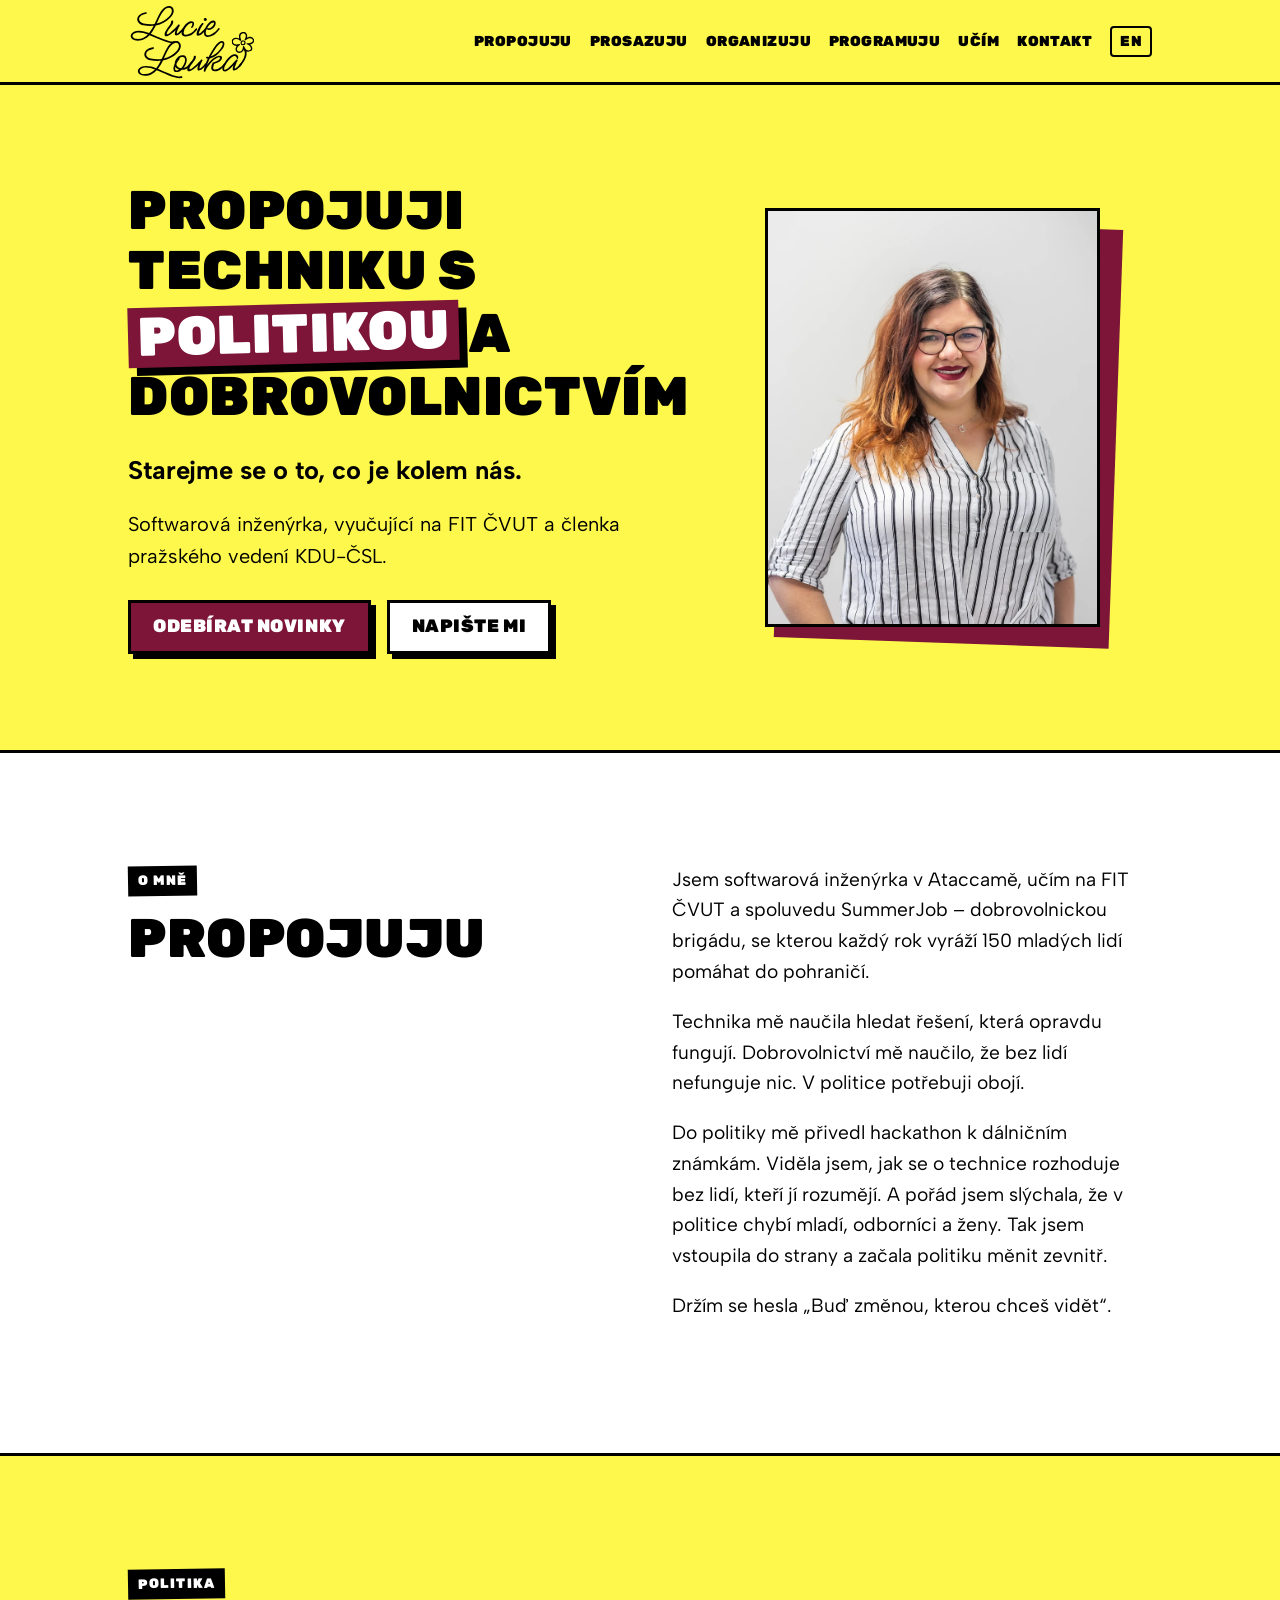
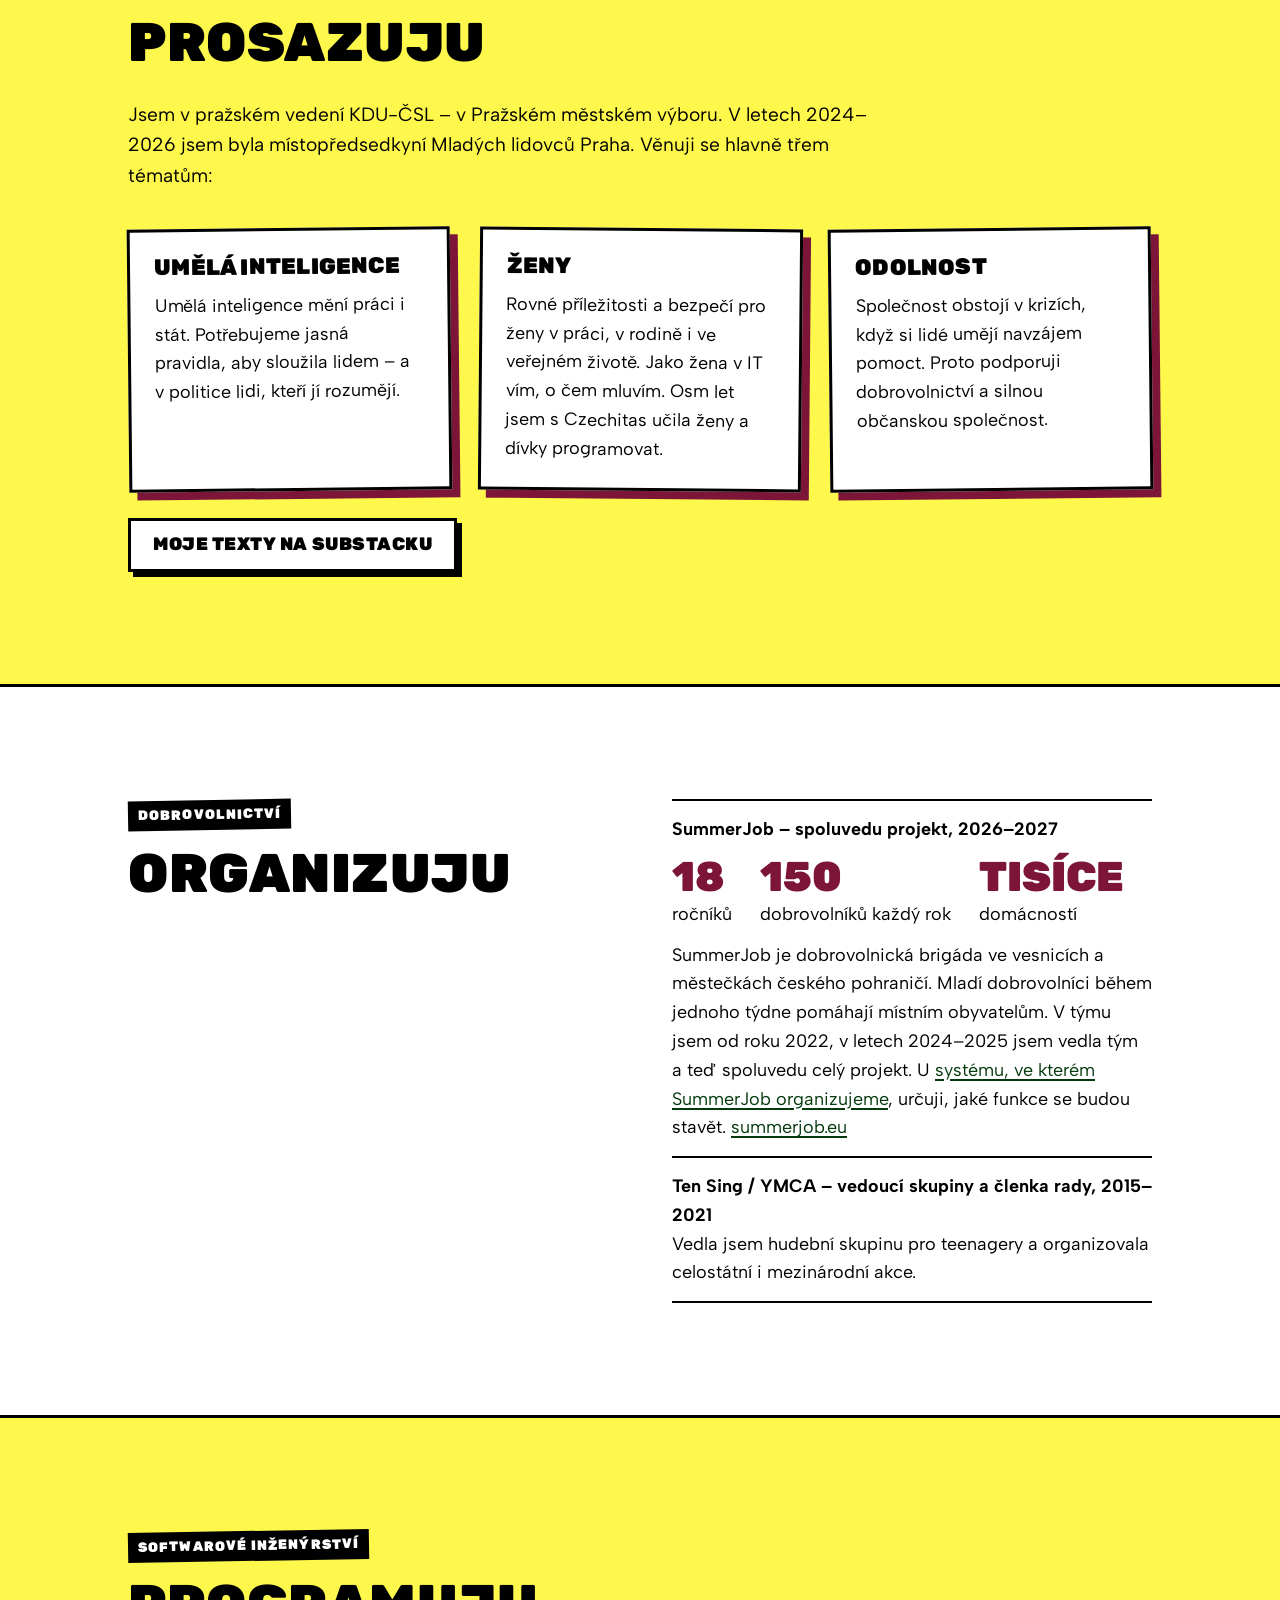
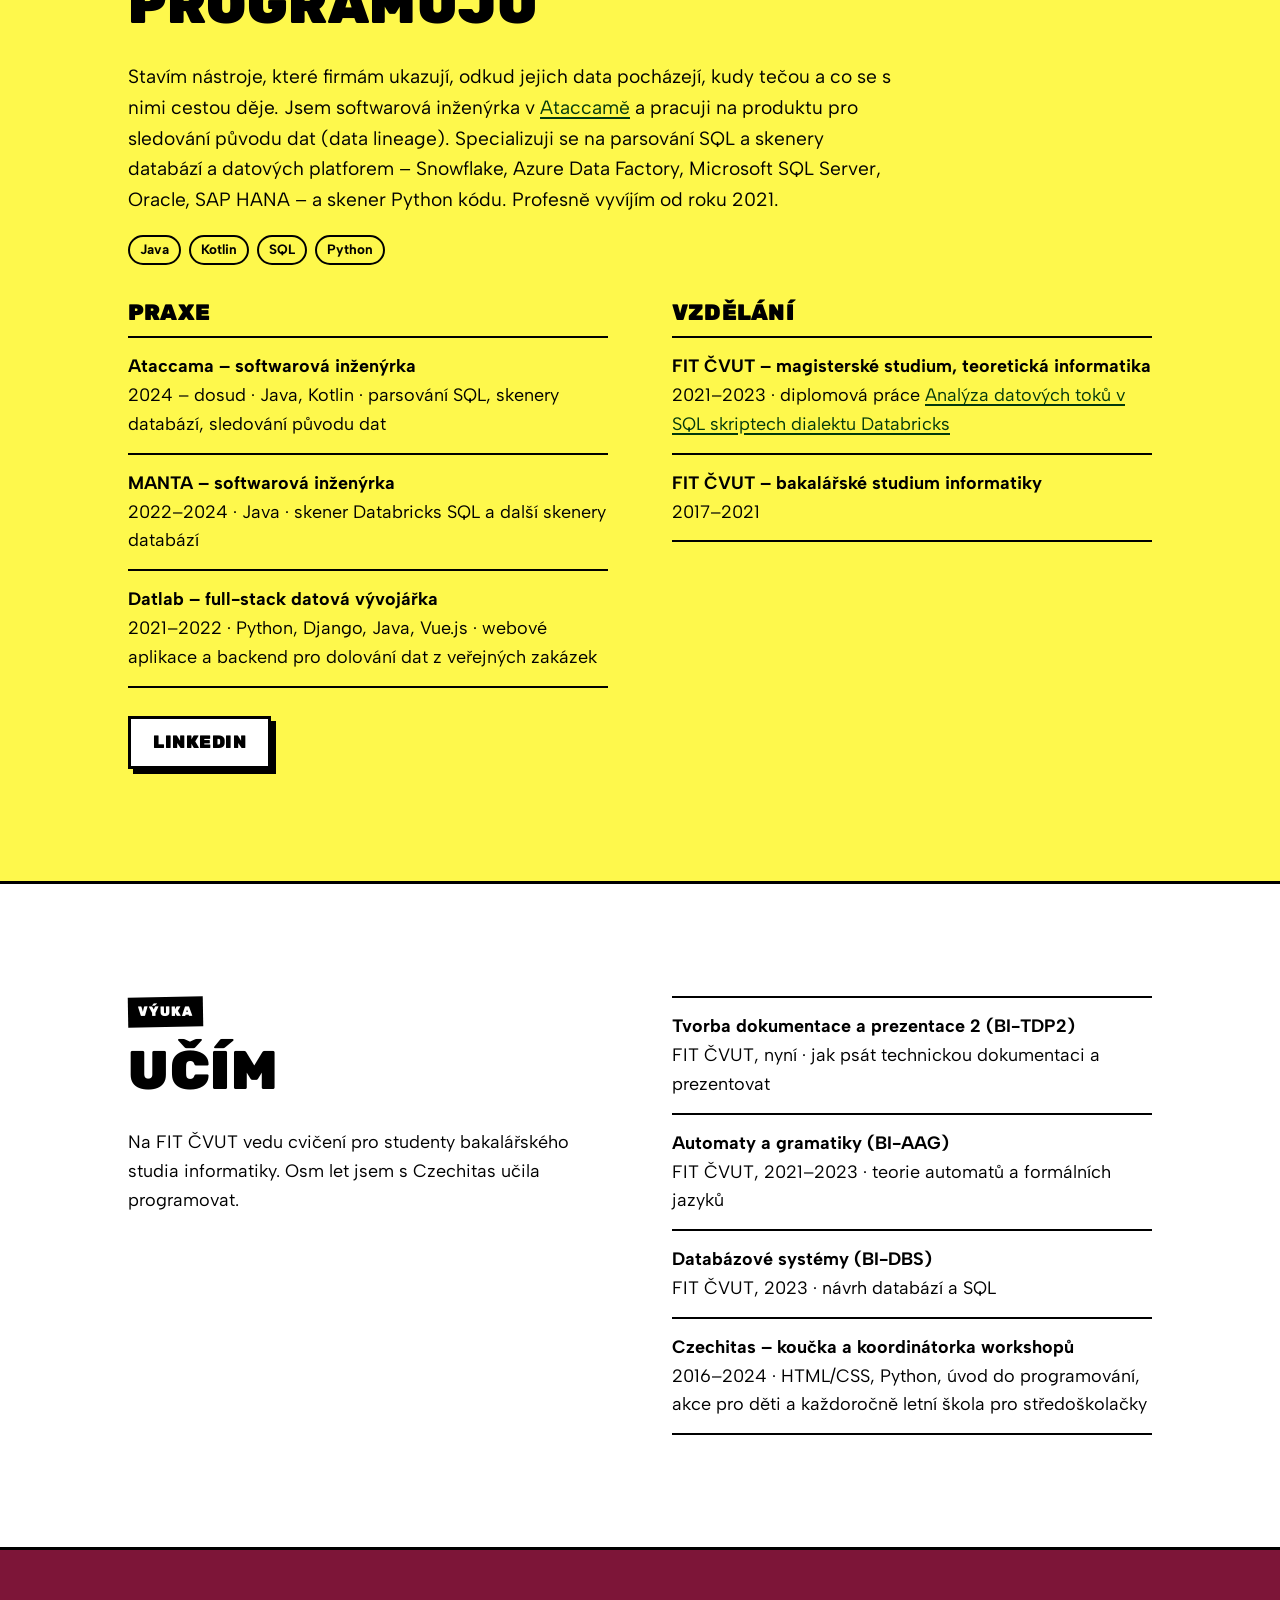
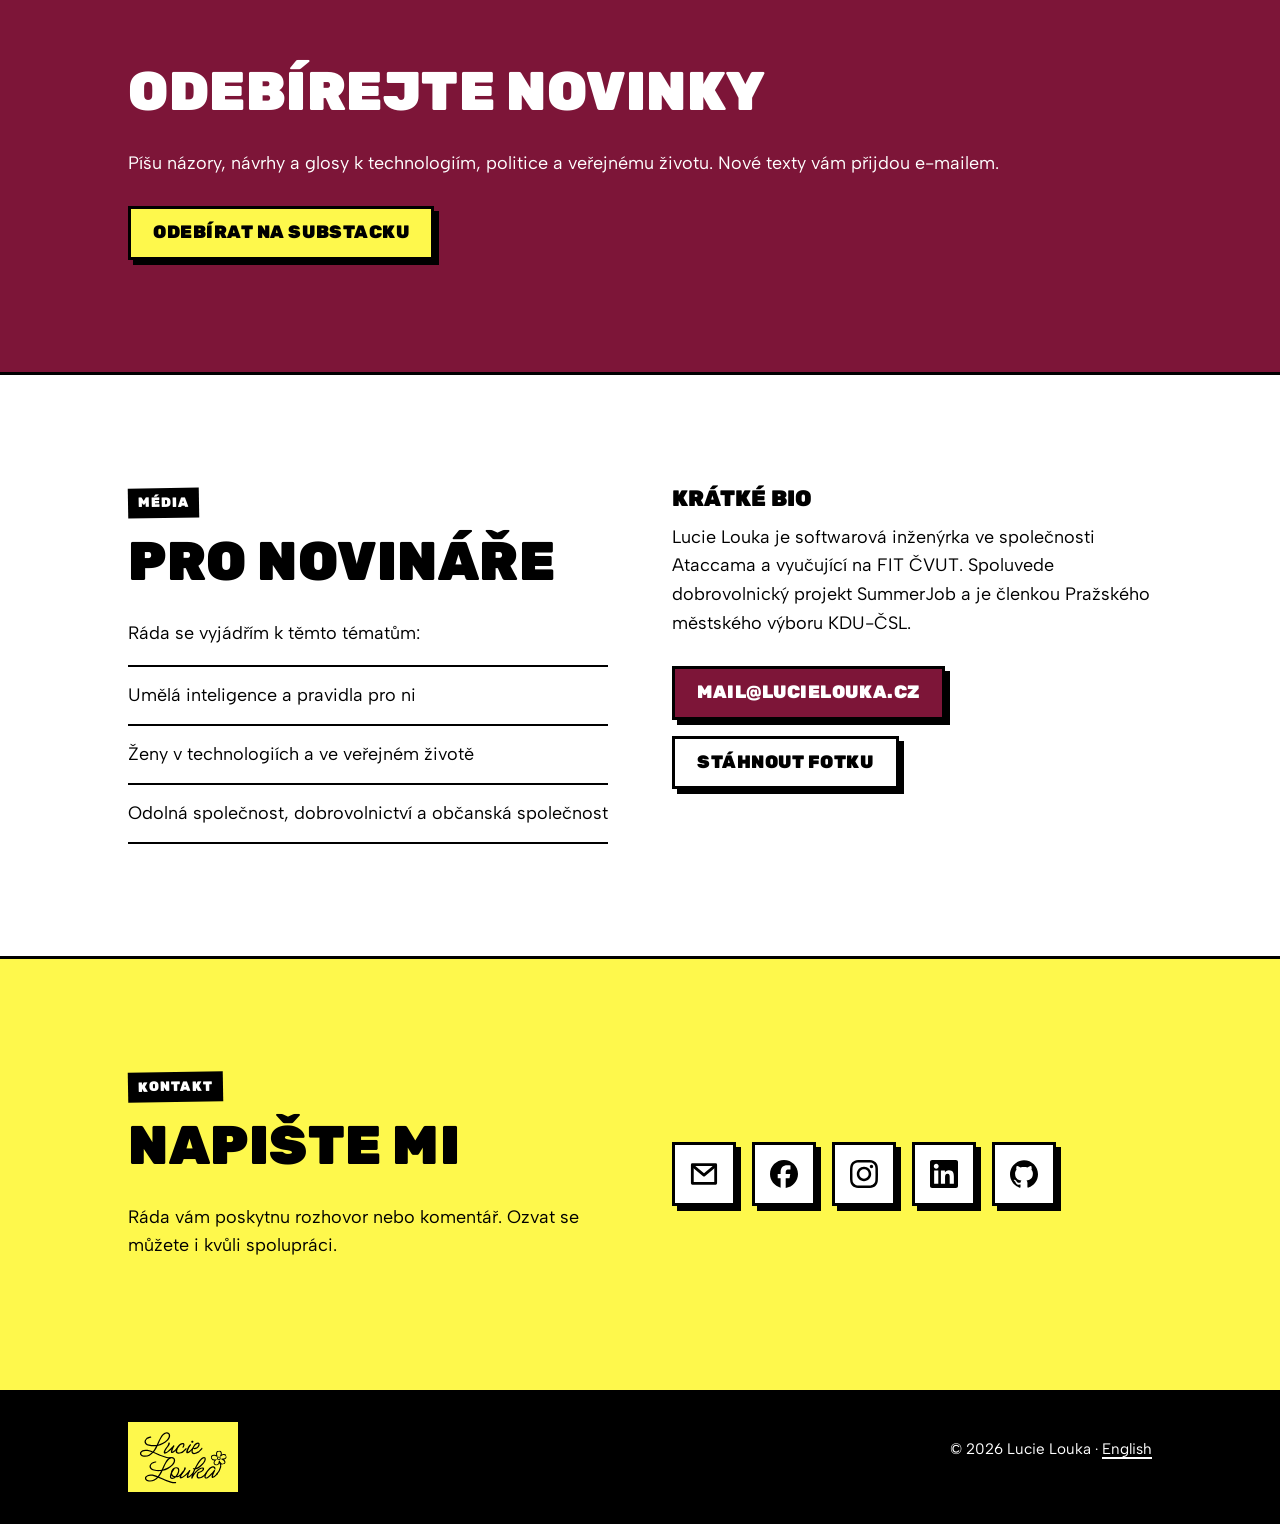
==== index.html @ 4d88cced "Rewrite hero lead and politics section copy Co-Authored-By: Claude Opus 5.5 <noreply@anthropic.com> " ====
<!doctype html>
<html lang="cs">
<head>
  <meta charset="utf-8">
  <meta name="viewport" content="width=device-width, initial-scale=1">
  <title>Lucie Louka</title>
  <meta name="description" content="Lucie Louka – propojuji techniku s politikou a dobrovolnictvím. Softwarová inženýrka, cvičící na FIT ČVUT, spoluvede projekt SummerJob a je členkou pražského vedení KDU-ČSL.">
  <link rel="canonical" href="https://lucielouka.cz/">
  <meta property="og:url" content="https://lucielouka.cz/">
  <meta property="og:title" content="Lucie Louka">
  <meta property="og:description" content="Starejme se o to, co je kolem nás.">
  <meta property="og:type" content="website">
  <meta name="theme-color" content="#fef84c">
  <link rel="icon" href="assets/favicon.svg" type="image/svg+xml">
  <link rel="alternate" hreflang="cs" href="https://lucielouka.cz/">
  <link rel="alternate" hreflang="en" href="https://lucielouka.cz/en/">
  <link rel="preconnect" href="https://fonts.googleapis.com">
  <link rel="preconnect" href="https://fonts.gstatic.com" crossorigin>
  <link href="https://fonts.googleapis.com/css2?family=Albert+Sans:wght@400;700&family=Rubik:wght@900&display=swap" rel="stylesheet">
  <link rel="stylesheet" href="css/style.css">
</head>
<body>
  <a class="skip" href="#obsah">Přeskočit na obsah</a>

  <header class="site-header">
    <div class="wrap">
      <a class="brand" href="#" aria-label="Lucie Louka – úvod"><img src="assets/logo.svg" alt="Lucie Louka"></a>
      <nav class="nav" aria-label="Hlavní navigace">
        <a href="#propojuju">Propojuju</a>
        <a href="#prosazuju">Prosazuju</a>
        <a href="#organizuju">Organizuju</a>
        <a href="#programuju">Programuju</a>
        <a href="#ucim">Učím</a>
        <a href="#kontakt">Kontakt</a>
        <a class="lang" href="en/" hreflang="en" lang="en">EN</a>
      </nav>
    </div>
  </header>

  <main id="obsah">
    <!-- HERO -->
    <section class="hero" aria-labelledby="hero-title">
      <div class="wrap">
        <div>
          <h1 id="hero-title">Propojuji techniku s <span class="mark">politikou</span> a dobrovolnictvím</h1>
          <p class="sub">Starejme se o to, co je kolem nás.</p>
          <p class="lead">Softwarová inženýrka, vyučující na FIT ČVUT a členka pražského vedení KDU-ČSL.</p>
          <div class="actions">
            <a class="btn" href="#novinky">Odebírat novinky</a>
            <a class="btn alt" href="#kontakt">Napište mi</a>
          </div>
        </div>
        <div class="portrait">
          <img src="assets/lucie.webp" alt="Lucie Louka" width="800" height="1200">
        </div>
      </div>
    </section>

    <!-- PROPOJUJU -->
    <section id="propojuju" class="on-white" aria-labelledby="propojuju-title">
      <div class="wrap two-col">
        <div>
          <span class="kicker">O mně</span>
          <h2 id="propojuju-title">Propojuju</h2>
        </div>
        <div class="intro">
          <p>Jsem softwarová inženýrka v Ataccamě, učím na FIT ČVUT a spoluvedu SummerJob – dobrovolnickou brigádu, se kterou každý rok vyráží 150 mladých lidí pomáhat do pohraničí.</p>
          <p>Technika mě naučila hledat řešení, která opravdu fungují. Dobrovolnictví mě naučilo, že bez lidí nefunguje nic. V politice potřebuji obojí.</p>
          <p>Do politiky mě přivedl hackathon k dálničním známkám. Viděla jsem, jak se o technice rozhoduje bez lidí, kteří jí rozumějí. A pořád jsem slýchala, že v politice chybí mladí, odborníci a ženy. Tak jsem vstoupila do strany a začala politiku měnit zevnitř.</p>
          <p>Držím se hesla „Buď změnou, kterou chceš vidět“.</p>
        </div>
      </div>
    </section>

    <!-- PROSAZUJU -->
    <section id="prosazuju" class="on-yellow" aria-labelledby="prosazuju-title">
      <div class="wrap">
        <span class="kicker">Politika</span>
        <h2 id="prosazuju-title">Prosazuju</h2>
        <p class="intro">Jsem v pražském vedení KDU-ČSL – v Pražském městském výboru. V letech 2024–2026 jsem byla místopředsedkyní Mladých lidovců Praha. Věnuji se hlavně třem tématům:</p>

        <div class="cards">
          <article class="card">
            <h3>Umělá inteligence</h3>
            <p>Umělá inteligence mění práci i stát. Potřebujeme jasná pravidla, aby sloužila lidem – a v politice lidi, kteří jí rozumějí.</p>
          </article>
          <article class="card">
            <h3>Ženy</h3>
            <p>Rovné příležitosti a bezpečí pro ženy v práci, v rodině i ve veřejném životě. Jako žena v IT vím, o čem mluvím. Osm let jsem s Czechitas učila ženy a dívky programovat.</p>
          </article>
          <article class="card">
            <h3>Odolnost</h3>
            <p>Společnost obstojí v krizích, když si lidé umějí navzájem pomoct. Proto podporuji dobrovolnictví a silnou občanskou společnost.</p>
          </article>
        </div>

        <div class="actions">
          <a class="btn alt" href="https://substack.com/@lucielouka">Moje texty na Substacku</a>
        </div>
      </div>
    </section>

    <!-- ORGANIZUJU -->
    <section id="organizuju" class="on-white" aria-labelledby="organizuju-title">
      <div class="wrap two-col">
        <div>
          <span class="kicker">Dobrovolnictví</span>
          <h2 id="organizuju-title">Organizuju</h2>
        </div>
        <ul class="list-plain">
          <li>
            <strong>SummerJob – spoluvedu projekt, 2026–2027</strong>
            <span class="stats">
              <span><b>18</b> ročníků</span>
              <span><b>150</b> dobrovolníků každý rok</span>
              <span><b>tisíce</b> domácností</span>
            </span>
            SummerJob je dobrovolnická brigáda ve vesnicích a městečkách českého pohraničí. Mladí dobrovolníci během jednoho týdne pomáhají místním obyvatelům. V týmu jsem od roku 2022, v letech 2024–2025 jsem vedla tým a teď spoluvedu celý projekt. U <a href="https://github.com/ladal1/summerjob">systému, ve kterém SummerJob organizujeme</a>, určuji, jaké funkce se budou stavět.
            <a href="https://summerjob.eu">summerjob.eu</a>
          </li>
          <li>
            <strong>Ten Sing / YMCA – vedoucí skupiny a členka rady, 2015–2021</strong>
            Vedla jsem hudební skupinu pro teenagery a organizovala celostátní i mezinárodní akce.
          </li>
        </ul>
      </div>
    </section>

    <!-- PROGRAMUJU -->
    <section id="programuju" class="on-yellow" aria-labelledby="programuju-title">
      <div class="wrap">
        <span class="kicker">Softwarové inženýrství</span>
        <h2 id="programuju-title">Programuju</h2>
        <p class="intro">Stavím nástroje, které firmám ukazují, odkud jejich data pocházejí, kudy tečou a co se s nimi cestou děje. Jsem softwarová inženýrka v <a href="https://www.ataccama.com">Ataccamě</a> a pracuji na produktu pro sledování původu dat (data lineage). Specializuji se na parsování SQL a skenery databází a datových platforem – Snowflake, Azure Data Factory, Microsoft SQL Server, Oracle, SAP HANA – a skener Python kódu. Profesně vyvíjím od roku 2021.</p>

        <ul class="tags" aria-label="Technologie">
          <li>Java</li><li>Kotlin</li><li>SQL</li><li>Python</li>
        </ul>

        <div class="two-col" style="margin-top: 36px">
          <div>
            <h3>Praxe</h3>
            <ul class="list-plain">
              <li><strong>Ataccama – softwarová inženýrka</strong> 2024 – dosud · Java, Kotlin · parsování SQL, skenery databází, sledování původu dat</li>
              <li><strong>MANTA – softwarová inženýrka</strong> 2022–2024 · Java · skener Databricks SQL a další skenery databází</li>
              <li><strong>Datlab – full-stack datová vývojářka</strong> 2021–2022 · Python, Django, Java, Vue.js · webové aplikace a backend pro dolování dat z veřejných zakázek</li>
            </ul>
          </div>
          <div>
            <h3>Vzdělání</h3>
            <ul class="list-plain">
              <li><strong>FIT ČVUT – magisterské studium, teoretická informatika</strong> 2021–2023 · diplomová práce <a href="https://dspace.cvut.cz/entities/publication/f980c338-d063-4424-8b70-73156ff9e29b">Analýza datových toků v SQL skriptech dialektu Databricks</a></li>
              <li><strong>FIT ČVUT – bakalářské studium informatiky</strong> 2017–2021</li>
            </ul>
          </div>
        </div>

        <div class="actions">
          <a class="btn alt" href="https://www.linkedin.com/in/lucieaprochazkova/">LinkedIn</a>
        </div>
      </div>
    </section>

    <!-- UČÍM -->
    <section id="ucim" class="on-white" aria-labelledby="ucim-title">
      <div class="wrap two-col">
        <div>
          <span class="kicker">Výuka</span>
          <h2 id="ucim-title">Učím</h2>
          <p>Na FIT ČVUT vedu cvičení pro studenty bakalářského studia informatiky. Osm let jsem s Czechitas učila programovat.</p>
        </div>
        <ul class="list-plain">
          <li><strong>Tvorba dokumentace a prezentace 2 (BI-TDP2)</strong> FIT ČVUT, nyní · jak psát technickou dokumentaci a prezentovat</li>
          <li><strong>Automaty a gramatiky (BI-AAG)</strong> FIT ČVUT, 2021–2023 · teorie automatů a formálních jazyků</li>
          <li><strong>Databázové systémy (BI-DBS)</strong> FIT ČVUT, 2023 · návrh databází a SQL</li>
          <li><strong>Czechitas – koučka a koordinátorka workshopů</strong> 2016–2024 · HTML/CSS, Python, úvod do programování, akce pro děti a každoročně letní škola pro středoškolačky</li>
        </ul>
      </div>
    </section>

    <!-- NOVINKY -->
    <section id="novinky" class="on-wine" aria-labelledby="novinky-title">
      <div class="wrap">
        <h2 id="novinky-title">Odebírejte novinky</h2>
        <p>Píšu názory, návrhy a glosy k technologiím, politice a veřejnému životu. Nové texty vám přijdou e-mailem.</p>
        <div class="actions">
          <a class="btn" href="https://substack.com/@lucielouka">Odebírat na Substacku</a>
        </div>
      </div>
    </section>

    <!-- MÉDIA -->
    <section id="media" class="on-white" aria-labelledby="media-title">
      <div class="wrap two-col">
        <div>
          <span class="kicker">Média</span>
          <h2 id="media-title">Pro novináře</h2>
          <p>Ráda se vyjádřím k těmto tématům:</p>
          <ul class="list-plain">
            <li>Umělá inteligence a pravidla pro ni</li>
            <li>Ženy v technologiích a ve veřejném životě</li>
            <li>Odolná společnost, dobrovolnictví a občanská společnost</li>
          </ul>
        </div>
        <div>
          <h3>Krátké bio</h3>
          <p>Lucie Louka je softwarová inženýrka ve společnosti Ataccama a vyučující na FIT ČVUT. Spoluvede dobrovolnický projekt SummerJob a je členkou Pražského městského výboru KDU-ČSL.</p>
          <div class="actions">
            <a class="btn" href="mailto:mail@lucielouka.cz">mail@lucielouka.cz</a>
            <a class="btn alt" href="assets/lucie.webp" download="lucie-louka.webp">Stáhnout fotku</a>
          </div>
        </div>
      </div>
    </section>

    <!-- KONTAKT -->
    <section id="kontakt" class="on-yellow" aria-labelledby="kontakt-title">
      <div class="wrap two-col">
        <div>
          <span class="kicker">Kontakt</span>
          <h2 id="kontakt-title">Napište mi</h2>
          <p>Ráda vám poskytnu rozhovor nebo komentář. Ozvat se můžete i kvůli spolupráci.</p>
        </div>
        <ul class="contact-links">
          <li><a href="mailto:mail@lucielouka.cz" aria-label="E-mail: mail@lucielouka.cz" title="mail@lucielouka.cz"><svg viewBox="0 0 24 24" aria-hidden="true" focusable="false"><path d="M2 4h20v16H2z" fill="none" stroke="currentColor" stroke-width="2.4" stroke-linejoin="round"/><path d="m2.5 5 9.5 8 9.5-8" fill="none" stroke="currentColor" stroke-width="2.4" stroke-linejoin="round"/></svg></a></li>
          <li><a href="https://www.facebook.com/profile.php?id=61590226725600" aria-label="Facebook" title="Facebook"><svg viewBox="0 0 24 24" aria-hidden="true" focusable="false"><path d="M9.101 23.691v-7.98H6.627v-3.667h2.474v-1.58c0-4.085 1.848-5.978 5.858-5.978.401 0 .955.042 1.468.103a8.68 8.68 0 0 1 1.141.195v3.325a8.623 8.623 0 0 0-.653-.036 26.805 26.805 0 0 0-.733-.009c-.707 0-1.259.096-1.675.309a1.686 1.686 0 0 0-.679.622c-.258.42-.374.995-.374 1.752v1.297h3.919l-.386 2.103-.287 1.564h-3.246v8.245C19.396 23.238 24 18.179 24 12.044c0-6.627-5.373-12-12-12s-12 5.373-12 12c0 5.628 3.874 10.35 9.101 11.647Z"/></svg></a></li>
          <li><a href="https://www.instagram.com/lucie.louka/" aria-label="Instagram" title="Instagram"><svg viewBox="0 0 24 24" aria-hidden="true" focusable="false"><path d="M12 0C8.74 0 8.333.015 7.053.072 5.775.132 4.905.333 4.14.63c-.789.306-1.459.717-2.126 1.384S.935 3.35.63 4.14C.333 4.905.131 5.775.072 7.053.012 8.333 0 8.74 0 12s.015 3.667.072 4.947c.06 1.277.261 2.148.558 2.913.306.788.717 1.459 1.384 2.126.667.666 1.336 1.079 2.126 1.384.766.296 1.636.499 2.913.558C8.333 23.988 8.74 24 12 24s3.667-.015 4.947-.072c1.277-.06 2.148-.262 2.913-.558.788-.306 1.459-.718 2.126-1.384.666-.667 1.079-1.335 1.384-2.126.296-.765.499-1.636.558-2.913.06-1.28.072-1.687.072-4.947s-.015-3.667-.072-4.947c-.06-1.277-.262-2.149-.558-2.913-.306-.789-.718-1.459-1.384-2.126C21.319 1.347 20.651.935 19.86.63c-.765-.297-1.636-.499-2.913-.558C15.667.012 15.26 0 12 0zm0 2.16c3.203 0 3.585.016 4.85.071 1.17.055 1.805.249 2.227.415.562.217.96.477 1.382.896.419.42.679.819.896 1.381.164.422.36 1.057.413 2.227.057 1.266.07 1.646.07 4.85s-.015 3.585-.074 4.85c-.061 1.17-.256 1.805-.421 2.227-.224.562-.479.96-.899 1.382-.419.419-.824.679-1.38.896-.42.164-1.065.36-2.235.413-1.274.057-1.649.07-4.859.07-3.211 0-3.586-.015-4.859-.074-1.171-.061-1.816-.256-2.236-.421-.569-.224-.96-.479-1.379-.899-.421-.419-.69-.824-.9-1.38-.165-.42-.359-1.065-.42-2.235-.045-1.26-.061-1.649-.061-4.844 0-3.196.016-3.586.061-4.861.061-1.17.255-1.814.42-2.234.21-.57.479-.96.9-1.381.419-.419.81-.689 1.379-.898.42-.166 1.051-.361 2.221-.421 1.275-.045 1.65-.06 4.859-.06l.045.03zm0 3.678c-3.405 0-6.162 2.76-6.162 6.162 0 3.405 2.76 6.162 6.162 6.162 3.405 0 6.162-2.76 6.162-6.162 0-3.405-2.76-6.162-6.162-6.162zM12 16c-2.21 0-4-1.79-4-4s1.79-4 4-4 4 1.79 4 4-1.79 4-4 4zm7.846-10.405c0 .795-.646 1.44-1.44 1.44-.795 0-1.44-.646-1.44-1.44 0-.794.646-1.439 1.44-1.439.793-.001 1.44.645 1.44 1.439z"/></svg></a></li>
          <li><a href="https://www.linkedin.com/in/lucieaprochazkova/" aria-label="LinkedIn" title="LinkedIn"><svg viewBox="0 0 24 24" aria-hidden="true" focusable="false"><path d="M20.447 20.452h-3.554v-5.569c0-1.328-.027-3.037-1.852-3.037-1.853 0-2.136 1.445-2.136 2.939v5.667H9.351V9h3.414v1.561h.046c.477-.9 1.637-1.85 3.37-1.85 3.601 0 4.267 2.37 4.267 5.455v6.286zM5.337 7.433c-1.144 0-2.063-.926-2.063-2.065 0-1.138.92-2.063 2.063-2.063 1.14 0 2.064.925 2.064 2.063 0 1.139-.925 2.065-2.064 2.065zm1.782 13.019H3.555V9h3.564v11.452zM22.225 0H1.771C.792 0 0 .774 0 1.729v20.542C0 23.227.792 24 1.771 24h20.451C23.2 24 24 23.227 24 22.271V1.729C24 .774 23.2 0 22.222 0h.003z"/></svg></a></li>
          <li><a href="https://github.com/LGAP98" aria-label="GitHub" title="GitHub"><svg viewBox="0 0 24 24" aria-hidden="true" focusable="false"><path d="M12 .297c-6.63 0-12 5.373-12 12 0 5.303 3.438 9.8 8.205 11.385.6.113.82-.258.82-.577 0-.285-.01-1.04-.015-2.04-3.338.724-4.042-1.61-4.042-1.61C4.422 18.07 3.633 17.7 3.633 17.7c-1.087-.744.084-.729.084-.729 1.205.084 1.838 1.236 1.838 1.236 1.07 1.835 2.809 1.305 3.495.998.108-.776.417-1.305.76-1.605-2.665-.3-5.466-1.332-5.466-5.93 0-1.31.465-2.38 1.235-3.22-.135-.303-.54-1.523.105-3.176 0 0 1.005-.322 3.3 1.23.96-.267 1.98-.399 3-.405 1.02.006 2.04.138 3 .405 2.28-1.552 3.285-1.23 3.285-1.23.645 1.653.24 2.873.12 3.176.765.84 1.23 1.91 1.23 3.22 0 4.61-2.805 5.625-5.475 5.92.42.36.81 1.096.81 2.22 0 1.606-.015 2.896-.015 3.286 0 .315.21.69.825.57C20.565 22.092 24 17.592 24 12.297c0-6.627-5.373-12-12-12"/></svg></a></li>
        </ul>
      </div>
    </section>
  </main>

  <footer class="site-footer">
    <div class="wrap">
      <img class="footer-logo" src="assets/logo.svg" alt="Lucie Louka">
      <p>© 2026 Lucie Louka · <a href="en/" hreflang="en" lang="en">English</a></p>
    </div>
  </footer>
</body>
</html>
---- css/style.css ----
/* Lucie Louka – brand tokens from the brand brief (Oct 13, 2026) */
:root {
  --yellow: #fef84c; /* main background, party yellow */
  --black: #000000;  /* logo and text */
  --white: #ffffff;  /* clean background */
  --green: #03390c;  /* small accent, links */
  --wine: #7d1538;   /* personal accent, buttons */

  --font-head: "Rubik", system-ui, sans-serif;
  --font-body: "Albert Sans", system-ui, sans-serif;

  --gutter: clamp(16px, 4vw, 48px);
  --max: 1120px;
  --offset: 8px; /* "offset color blocks" – the hand-made device */
}

*,
*::before,
*::after { box-sizing: border-box; }

html { scroll-behavior: smooth; }
@media (prefers-reduced-motion: reduce) {
  html { scroll-behavior: auto; }
  * { transition: none !important; }
}

body {
  margin: 0;
  background: var(--white);
  color: var(--black);
  font-family: var(--font-body);
  font-size: 1.125rem;
  line-height: 1.6;
}

img { max-width: 100%; height: auto; display: block; }

/* Headlines: Rubik Black, ALL CAPS, line height ≥ 1.05 so Czech accents
   (Ě, Š, Č, Ř, Ž, Ů …) don't crowd the line above. */
h1, h2, h3 {
  font-family: var(--font-head);
  font-weight: 900;
  text-transform: uppercase;
  line-height: 1.1;
  margin: 0 0 0.5em;
  letter-spacing: 0.01em;
}
h1 { font-size: clamp(2.4rem, 7vw, 5rem); }
h2 { font-size: clamp(2rem, 5vw, 3.4rem); }
h3 { font-size: clamp(1.15rem, 2vw, 1.4rem); }

p { margin: 0 0 1em; }

a { color: var(--green); text-underline-offset: 3px; text-decoration-thickness: 2px; }
a:hover { color: var(--wine); }
:focus-visible { outline: 3px solid var(--black); outline-offset: 3px; }

.wrap { max-width: var(--max); margin: 0 auto; padding: 0 var(--gutter); }

.skip {
  position: absolute; left: -9999px; top: 0;
  background: var(--black); color: var(--white); padding: 8px 12px; z-index: 100;
}
.skip:focus { left: 8px; top: 8px; }

/* ---------- Header ---------- */
.site-header {
  background: var(--yellow);
  border-bottom: 3px solid var(--black);
  position: sticky; top: 0; z-index: 10;
}
.site-header .wrap {
  display: flex; align-items: center; justify-content: space-between;
  gap: 16px; min-height: 64px; flex-wrap: wrap;
}
.brand img { width: 128px; }
.nav { display: flex; flex-wrap: wrap; gap: 4px 18px; align-items: center; }
.nav a {
  color: var(--black); text-decoration: none;
  font-family: var(--font-head); font-weight: 900; text-transform: uppercase;
  font-size: 0.9rem; letter-spacing: 0.03em;
}
.nav a:hover { color: var(--wine); }
.nav .lang {
  border: 2px solid var(--black); padding: 2px 8px; border-radius: 4px;
}
@media (max-width: 720px) {
  .site-header { position: static; }
  .site-header .wrap { padding-top: 10px; padding-bottom: 10px; }
  .nav { gap: 6px 14px; }
}

/* ---------- Hero ---------- */
.hero { background: var(--yellow); padding: clamp(40px, 8vw, 96px) 0; }
.hero h1 { font-size: clamp(2rem, 4.6vw, 3.4rem); }
.hero .wrap {
  display: grid; gap: clamp(24px, 5vw, 64px);
  grid-template-columns: 1.1fr 0.9fr; align-items: center;
}
@media (max-width: 820px) { .hero .wrap { grid-template-columns: 1fr; } }
.hero .lead { font-size: 1.25rem; max-width: 34em; }
.hero .sub {
  font-weight: 700; font-size: clamp(1.25rem, 2.4vw, 1.6rem); line-height: 1.3;
  margin: 0 0 0.8em;
}

/* Offset color block behind a headline word */
.mark {
  display: inline-block;
  background: var(--wine); color: var(--white);
  padding: 0 0.18em; margin: 0.06em 0;
  transform: rotate(-1.5deg);
  box-shadow: var(--offset) var(--offset) 0 var(--black);
}

.portrait {
  position: relative; aspect-ratio: 4 / 5; width: min(calc(100% - 24px), 400px); justify-self: center;
}
.portrait::before {
  content: ""; position: absolute; inset: 0;
  background: var(--wine);
  transform: translate(16px, 16px) rotate(2deg);
}
.portrait > * {
  position: relative; width: 100%; height: 100%;
  border: 3px solid var(--black); background: var(--white); object-fit: cover; object-position: 50% 30%;
}
.portrait .placeholder {
  display: grid; place-items: center; text-align: center; padding: 24px;
}
.portrait .placeholder.todo { background-color: var(--white); outline-offset: -8px; }

/* ---------- Buttons ---------- */
.actions { display: flex; flex-wrap: wrap; gap: 16px; margin-top: 28px; }
.btn {
  display: inline-block; text-decoration: none;
  font-family: var(--font-head); font-weight: 900; text-transform: uppercase;
  letter-spacing: 0.03em; line-height: 1.1;
  padding: 14px 22px; border: 3px solid var(--black);
  background: var(--wine); color: var(--white);
  box-shadow: 5px 5px 0 var(--black);
  transition: transform 0.12s ease, box-shadow 0.12s ease;
}
.btn:hover { color: var(--white); transform: translate(-2px, -2px); box-shadow: 7px 7px 0 var(--black); }
.btn:active { transform: translate(3px, 3px); box-shadow: 2px 2px 0 var(--black); }
.btn.alt { background: var(--white); color: var(--black); }
.btn.alt:hover { color: var(--black); }

/* ---------- Sections ---------- */
section { padding: clamp(56px, 9vw, 112px) 0; overflow-x: clip; }
section.on-yellow { background: var(--yellow); }
section.on-white { background: var(--white); }
section.on-wine { background: var(--wine); color: var(--white); }
section.on-wine a { color: var(--white); }
section + section { border-top: 3px solid var(--black); }

.kicker {
  display: inline-block; margin-bottom: 14px;
  font-family: var(--font-head); font-weight: 900; text-transform: uppercase;
  font-size: 0.85rem; letter-spacing: 0.08em;
  background: var(--black); color: var(--white); padding: 4px 10px;
  transform: rotate(-1deg);
}
.intro { max-width: 40em; font-size: 1.2rem; }

.two-col { display: grid; grid-template-columns: 1fr 1fr; gap: clamp(24px, 5vw, 64px); }
@media (max-width: 820px) { .two-col { grid-template-columns: 1fr; } }

/* Cards with offset blocks; alternating tilt keeps it slightly imperfect */
.cards {
  display: grid; gap: 28px; margin-top: 36px;
  grid-template-columns: repeat(auto-fill, minmax(260px, 1fr));
}
.card {
  background: var(--white); border: 3px solid var(--black);
  padding: 24px; box-shadow: var(--offset) var(--offset) 0 var(--wine);
  display: flex; flex-direction: column;
}
.on-white .card { box-shadow: var(--offset) var(--offset) 0 var(--yellow), var(--offset) var(--offset) 0 3px var(--black); }
.card:nth-child(odd) { transform: rotate(-0.6deg); }
.card:nth-child(even) { transform: rotate(0.5deg); }
.card p:last-child { margin-bottom: 0; }
.card .meta { font-size: 0.95rem; color: #333; }
.card .more { margin-top: auto; padding-top: 12px; font-weight: 700; }

.tags { list-style: none; padding: 0; margin: 12px 0; display: flex; flex-wrap: wrap; gap: 8px; }
.tags li {
  font-size: 0.85rem; font-weight: 700; padding: 2px 10px;
  border: 2px solid var(--black); border-radius: 999px; background: var(--yellow);
}

.list-plain { list-style: none; padding: 0; margin: 0; }
.list-plain li { padding: 14px 0; border-bottom: 2px solid var(--black); }
.list-plain li:first-child { border-top: 2px solid var(--black); }
.list-plain strong { display: block; }

/* Big numbers */
.stats { display: flex; flex-wrap: wrap; gap: 8px 28px; margin: 10px 0 12px; }
.stats > span { display: block; }
.stats b {
  display: block; font-family: var(--font-head); font-weight: 900; text-transform: uppercase;
  font-size: clamp(1.8rem, 4vw, 2.6rem); line-height: 1.1; color: var(--wine);
}

/* Brand line block */
.motto { text-align: center; }
.motto h2 { font-size: clamp(2rem, 6vw, 4.2rem); margin: 0; }
.motto p { margin: 16px 0 0; font-size: 1.1rem; }

/* ---------- Newsletter ---------- */
.newsletter-form { display: flex; flex-wrap: wrap; gap: 12px; margin-top: 24px; max-width: 560px; }
.newsletter-form input {
  flex: 1 1 240px; min-width: 0; font: inherit; padding: 12px 14px;
  border: 3px solid var(--black); background: var(--white); color: var(--black);
}
.on-wine .btn { background: var(--yellow); color: var(--black); }
.on-wine .btn:hover { color: var(--black); }
.small { font-size: 0.95rem; }

/* ---------- Contact / footer ---------- */
.contact-links { list-style: none; padding: 0; margin: 0; display: flex; flex-wrap: wrap; gap: 16px; align-self: center; }
.contact-links a {
  display: grid; place-items: center; width: 64px; height: 64px;
  border: 3px solid var(--black); background: var(--white); color: var(--black);
  box-shadow: 5px 5px 0 var(--black);
  transition: transform 0.12s ease, box-shadow 0.12s ease;
}
.contact-links a:hover { background: var(--green); color: var(--white); transform: translate(-2px, -2px); box-shadow: 7px 7px 0 var(--black); }
.contact-links a:active { transform: translate(3px, 3px); box-shadow: 2px 2px 0 var(--black); }
.contact-links svg { width: 28px; height: 28px; fill: currentColor; }
@media (max-width: 420px) {
  .contact-links { gap: 12px; }
  .contact-links a { width: 56px; height: 56px; }
  .contact-links svg { width: 24px; height: 24px; }
}

.site-footer { background: var(--black); color: var(--white); padding: 32px 0; font-size: 0.95rem; }
.site-footer .wrap { display: flex; flex-wrap: wrap; gap: 12px 32px; justify-content: space-between; align-items: center; }
.site-footer a { color: var(--white); }
.site-footer .footer-logo { width: 110px; background: var(--yellow); padding: 6px 10px; }

/* Content still to be supplied – visible on purpose so nothing invented ships */
.todo {
  background: repeating-linear-gradient(-45deg, transparent 0 8px, rgba(0,0,0,0.06) 8px 16px);
  outline: 2px dashed var(--green); outline-offset: 2px;
}
.on-wine .todo { outline-color: var(--white); }
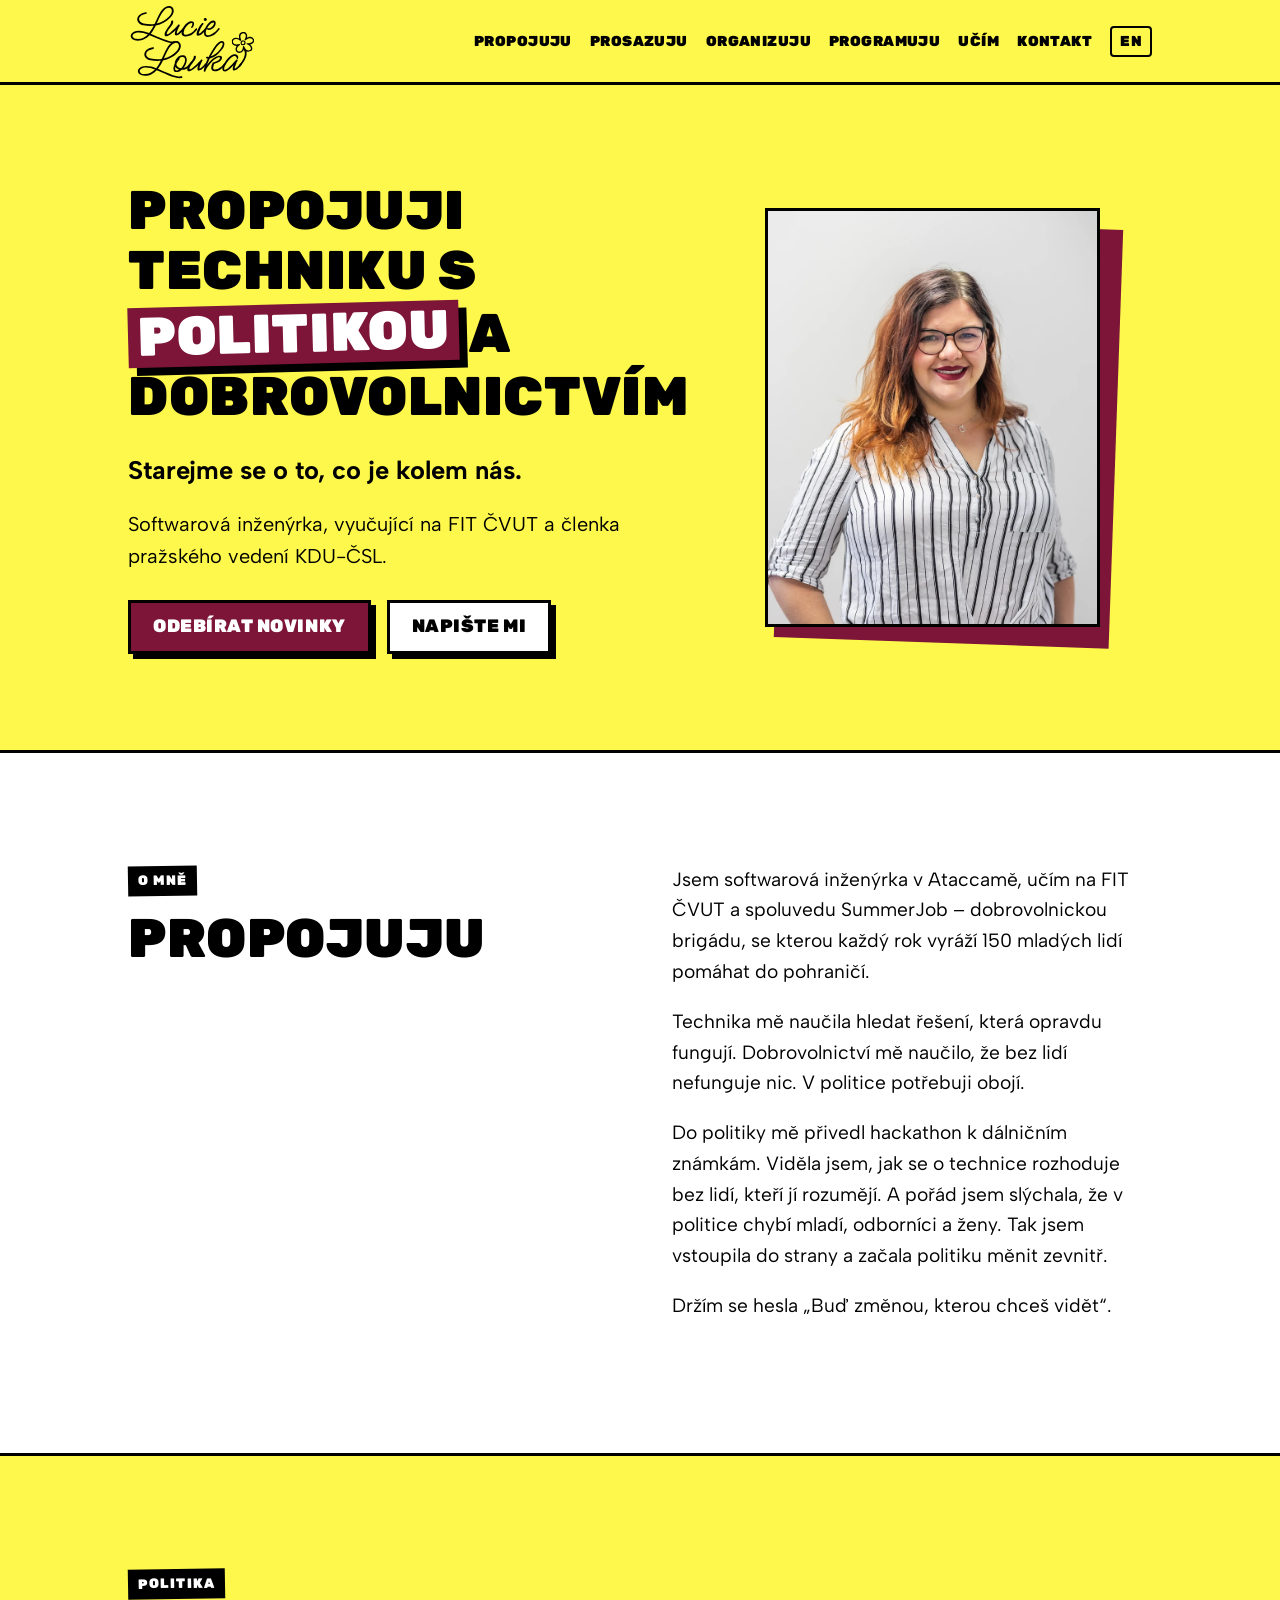
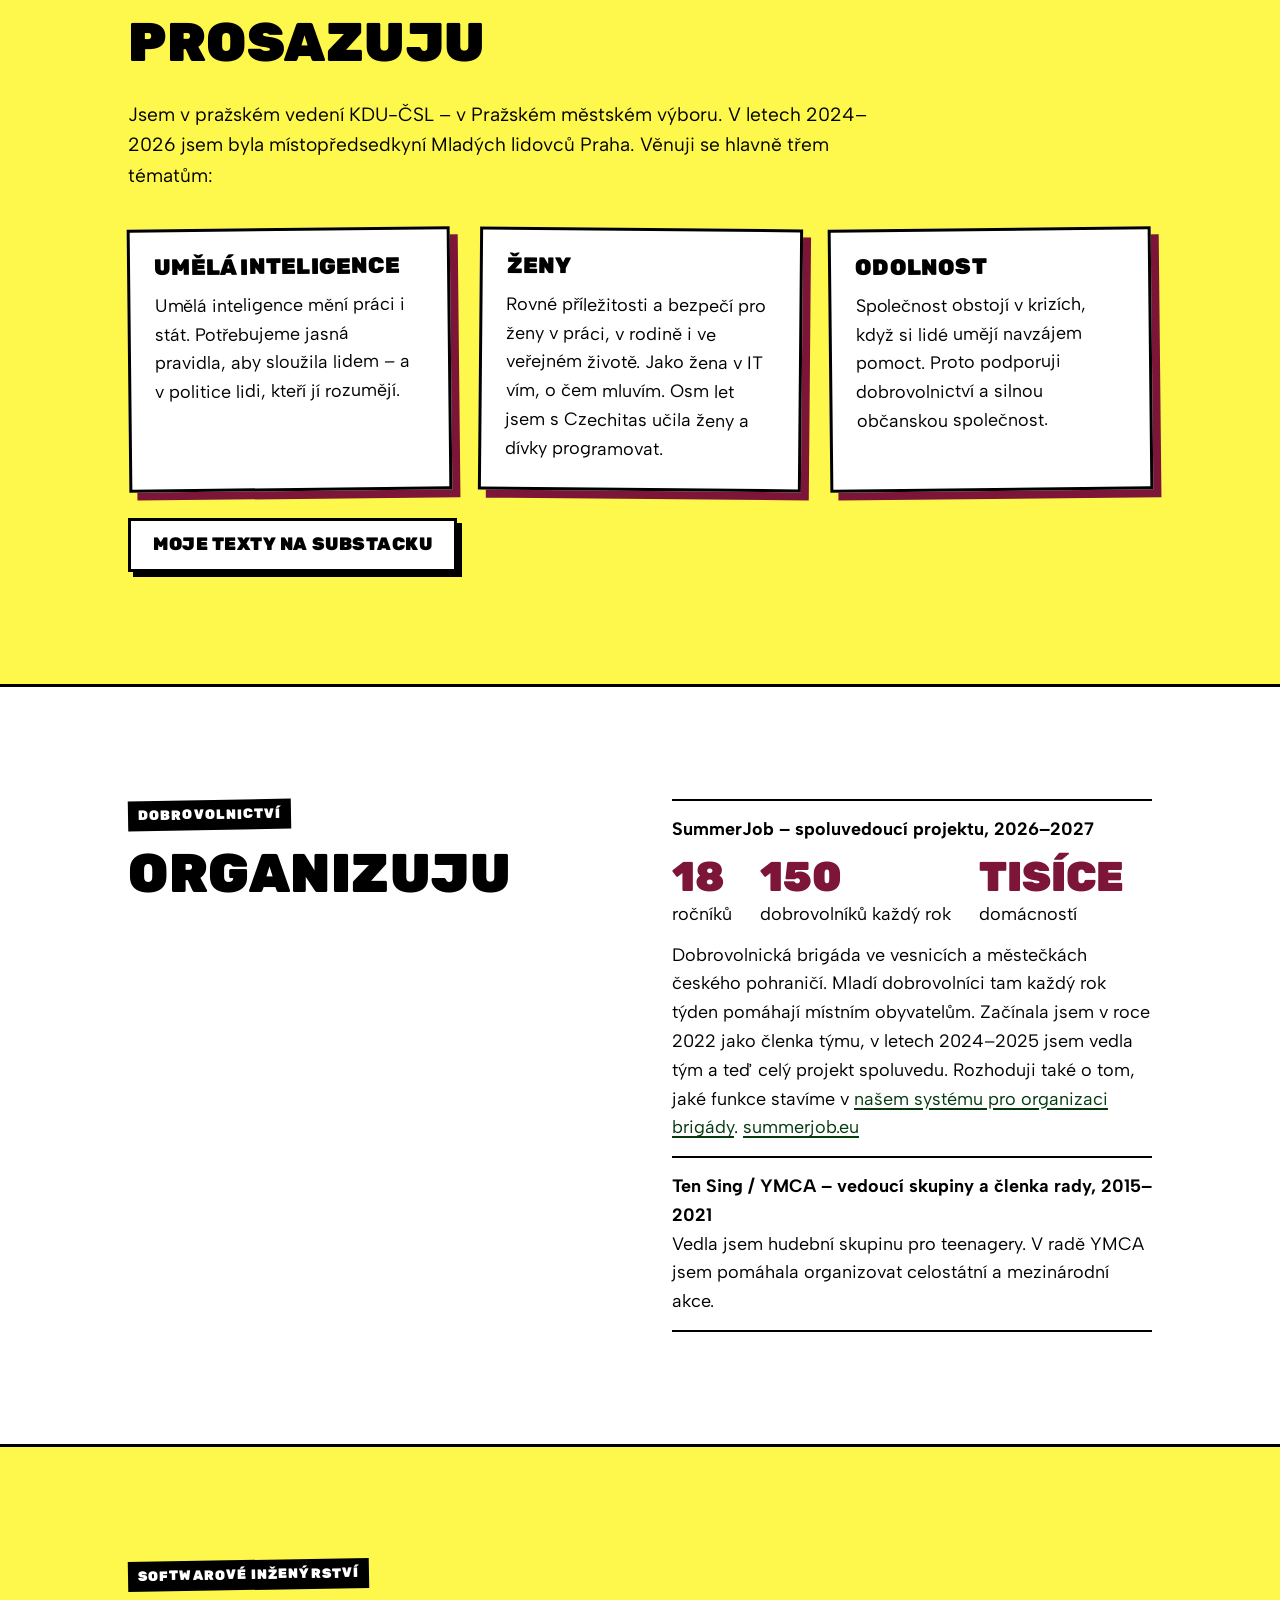
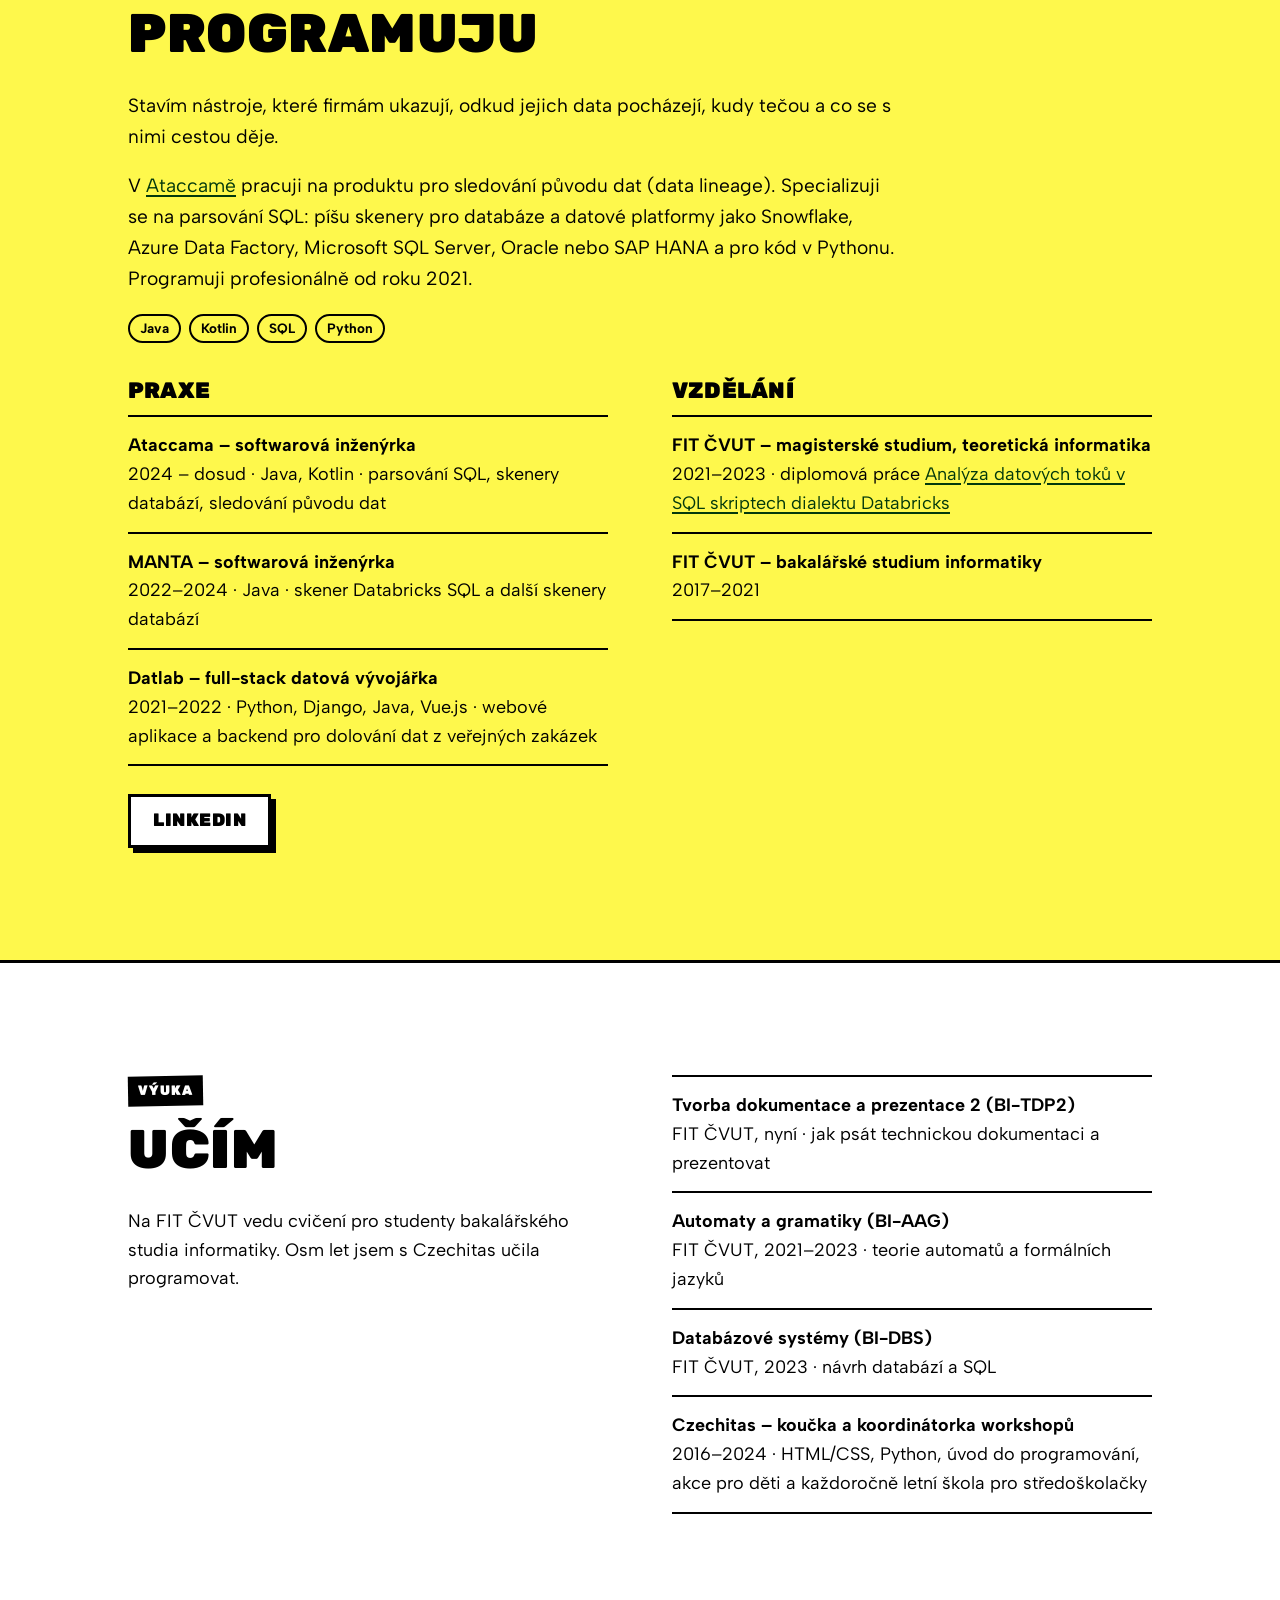
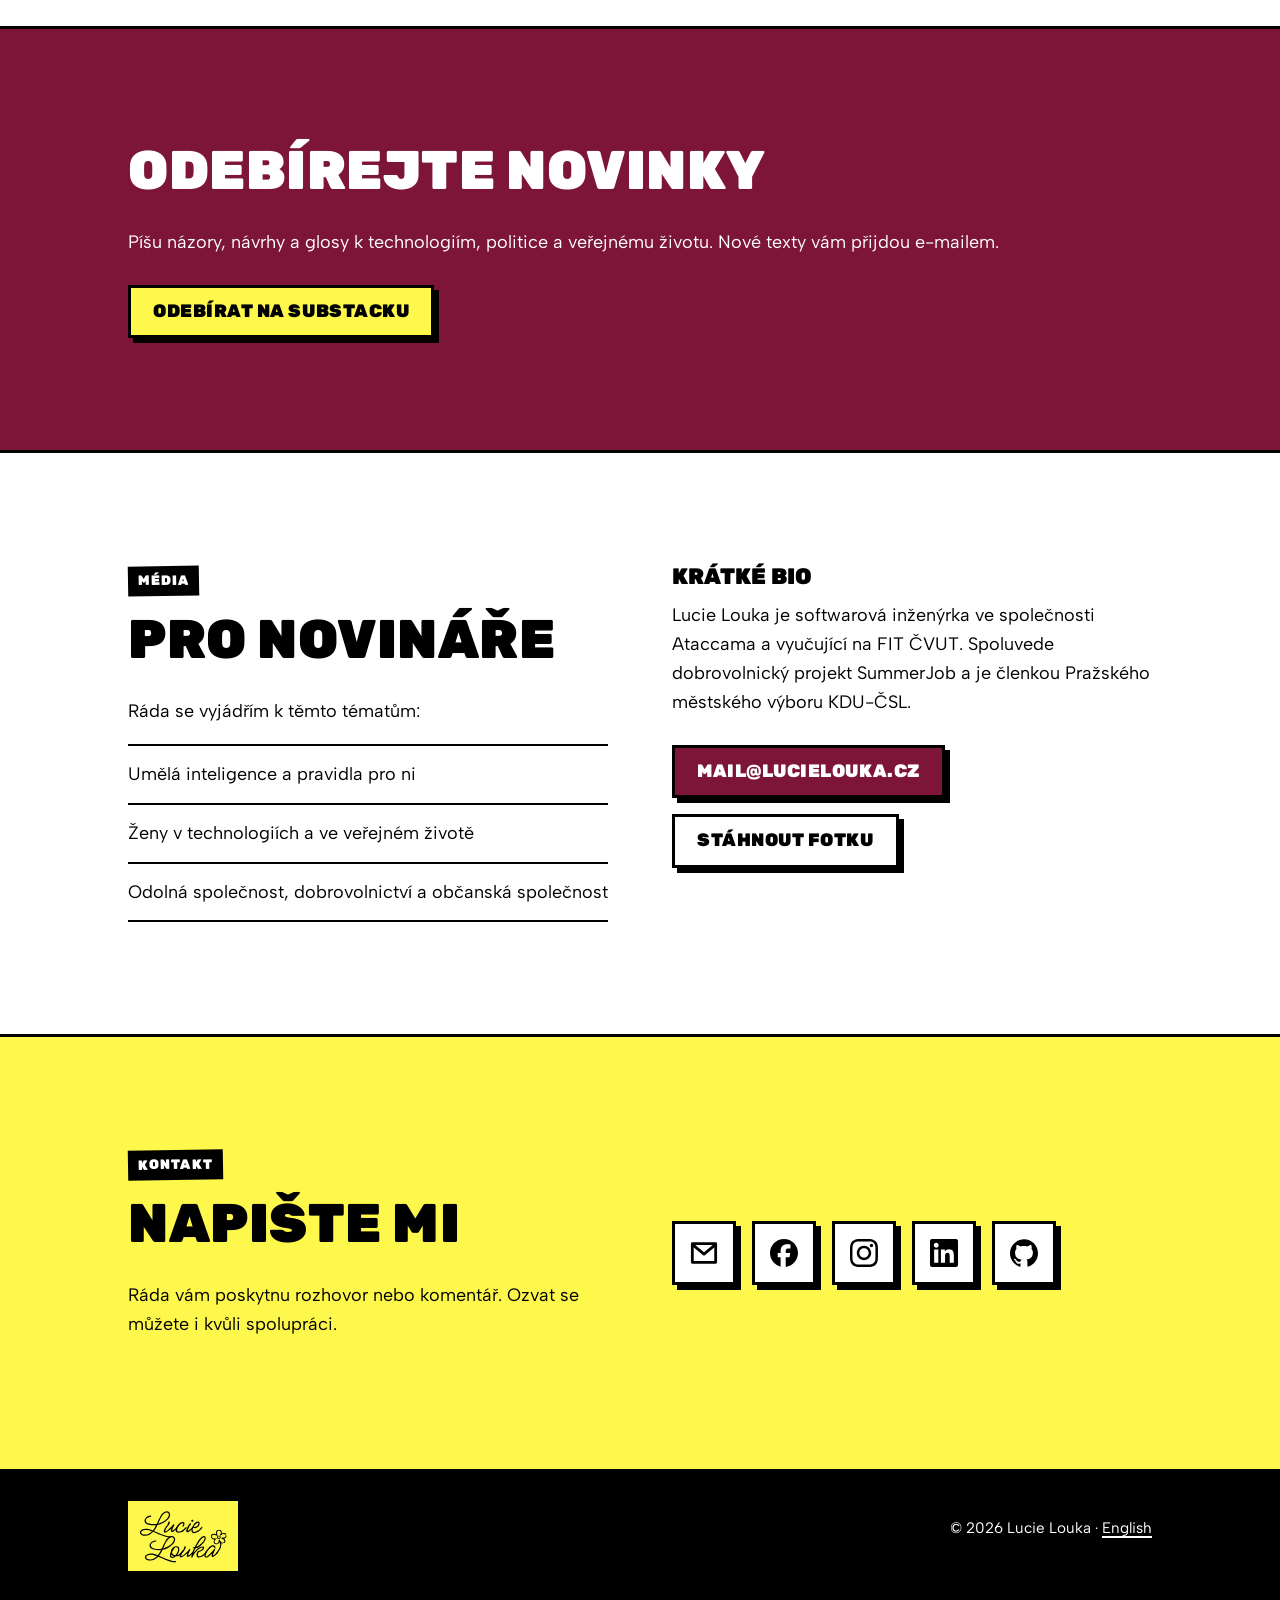
==== commit 1f16ab1f: "Rewrite volunteering and engineering section copy Co-Authored-By: Claude Opus 5.5 <noreply@anthropic" ====
--- a/index.html
+++ b/index.html
@@ -109,18 +109,18 @@
         </div>
         <ul class="list-plain">
           <li>
-            <strong>SummerJob – spoluvedu projekt, 2026–2027</strong>
+            <strong>SummerJob – spoluvedoucí projektu, 2026–2027</strong>
             <span class="stats">
               <span><b>18</b> ročníků</span>
               <span><b>150</b> dobrovolníků každý rok</span>
               <span><b>tisíce</b> domácností</span>
             </span>
-            SummerJob je dobrovolnická brigáda ve vesnicích a městečkách českého pohraničí. Mladí dobrovolníci během jednoho týdne pomáhají místním obyvatelům. V týmu jsem od roku 2022, v letech 2024–2025 jsem vedla tým a teď spoluvedu celý projekt. U <a href="https://github.com/ladal1/summerjob">systému, ve kterém SummerJob organizujeme</a>, určuji, jaké funkce se budou stavět.
+            Dobrovolnická brigáda ve vesnicích a městečkách českého pohraničí. Mladí dobrovolníci tam každý rok týden pomáhají místním obyvatelům. Začínala jsem v roce 2022 jako členka týmu, v letech 2024–2025 jsem vedla tým a teď celý projekt spoluvedu. Rozhoduji také o tom, jaké funkce stavíme v <a href="https://github.com/ladal1/summerjob">našem systému pro organizaci brigády</a>.
             <a href="https://summerjob.eu">summerjob.eu</a>
           </li>
           <li>
             <strong>Ten Sing / YMCA – vedoucí skupiny a členka rady, 2015–2021</strong>
-            Vedla jsem hudební skupinu pro teenagery a organizovala celostátní i mezinárodní akce.
+            Vedla jsem hudební skupinu pro teenagery. V radě YMCA jsem pomáhala organizovat celostátní a mezinárodní akce.
           </li>
         </ul>
       </div>
@@ -131,7 +131,10 @@
       <div class="wrap">
         <span class="kicker">Softwarové inženýrství</span>
         <h2 id="programuju-title">Programuju</h2>
-        <p class="intro">Stavím nástroje, které firmám ukazují, odkud jejich data pocházejí, kudy tečou a co se s nimi cestou děje. Jsem softwarová inženýrka v <a href="https://www.ataccama.com">Ataccamě</a> a pracuji na produktu pro sledování původu dat (data lineage). Specializuji se na parsování SQL a skenery databází a datových platforem – Snowflake, Azure Data Factory, Microsoft SQL Server, Oracle, SAP HANA – a skener Python kódu. Profesně vyvíjím od roku 2021.</p>
+        <div class="intro">
+          <p>Stavím nástroje, které firmám ukazují, odkud jejich data pocházejí, kudy tečou a co se s nimi cestou děje.</p>
+          <p>V <a href="https://www.ataccama.com">Ataccamě</a> pracuji na produktu pro sledování původu dat (data lineage). Specializuji se na parsování SQL: píšu skenery pro databáze a datové platformy jako Snowflake, Azure Data Factory, Microsoft SQL Server, Oracle nebo SAP HANA a pro kód v Pythonu. Programuji profesionálně od roku 2021.</p>
+        </div>
 
         <ul class="tags" aria-label="Technologie">
           <li>Java</li><li>Kotlin</li><li>SQL</li><li>Python</li>
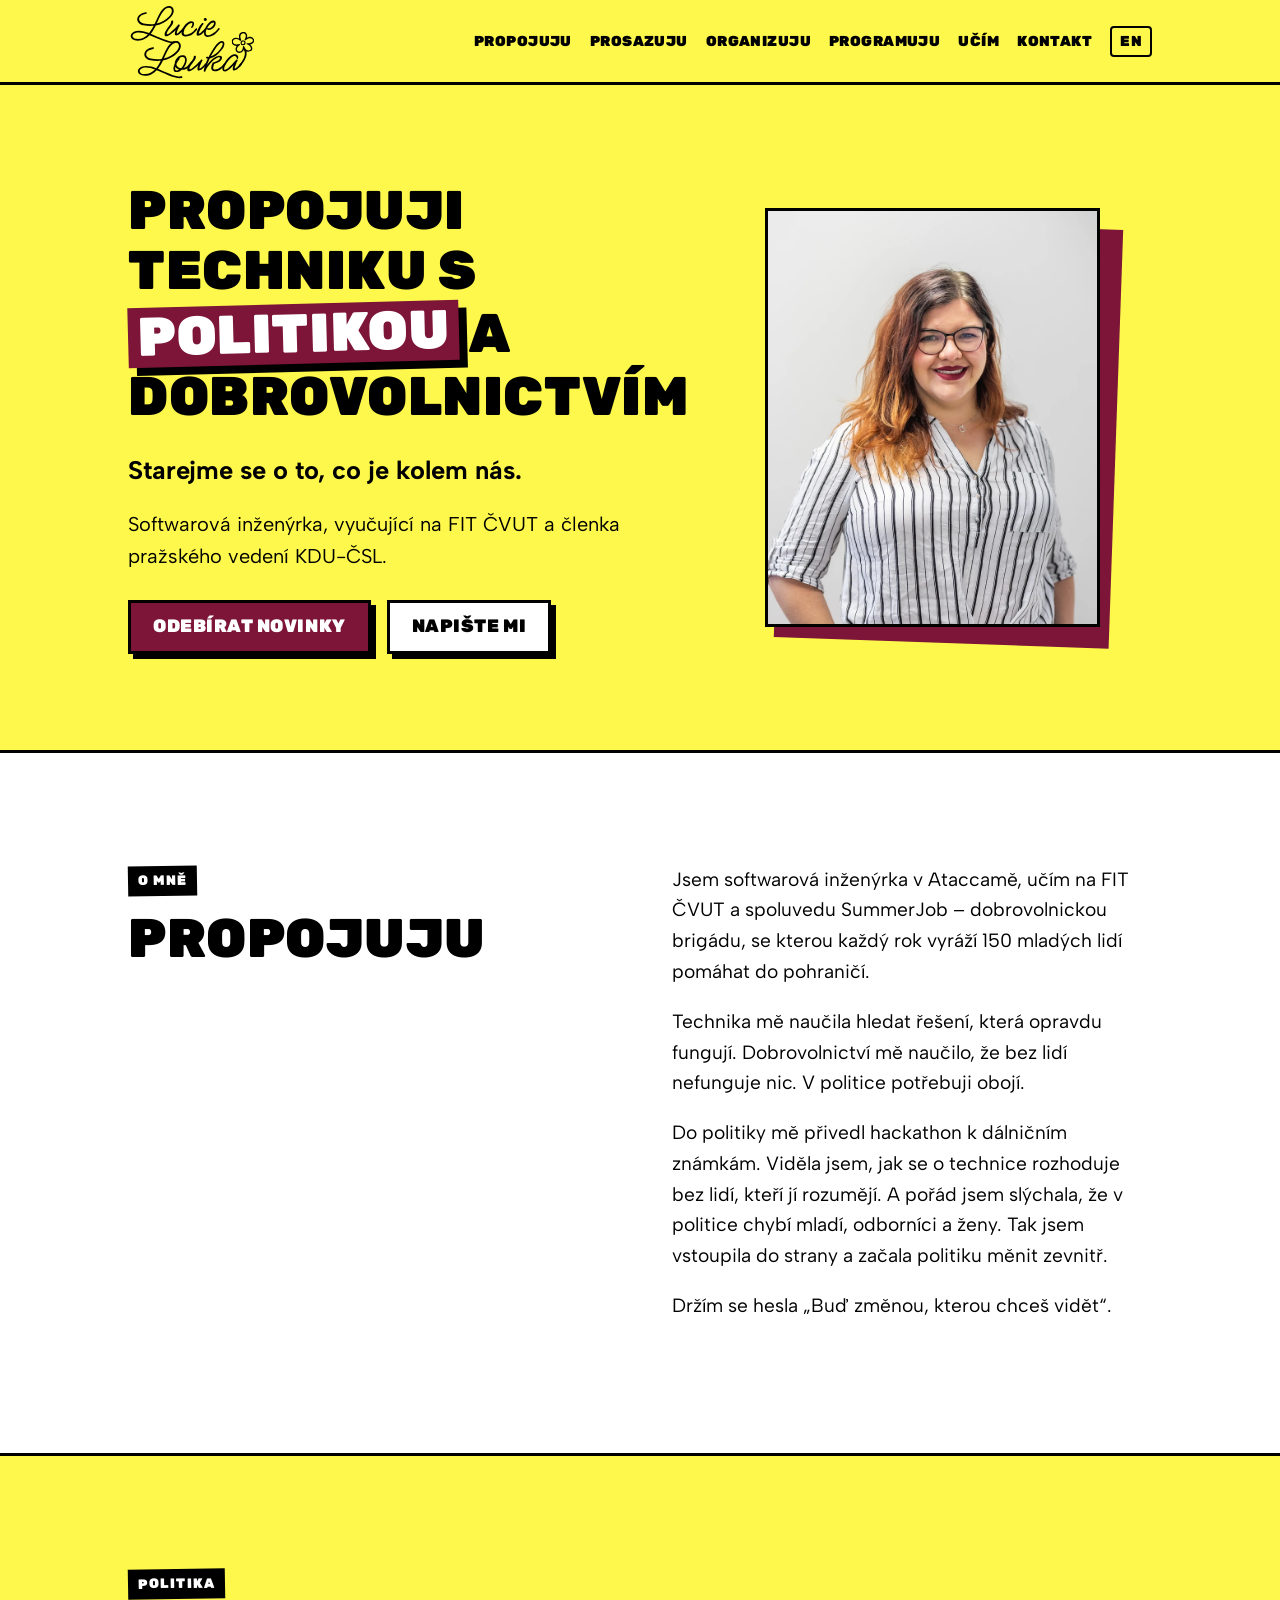
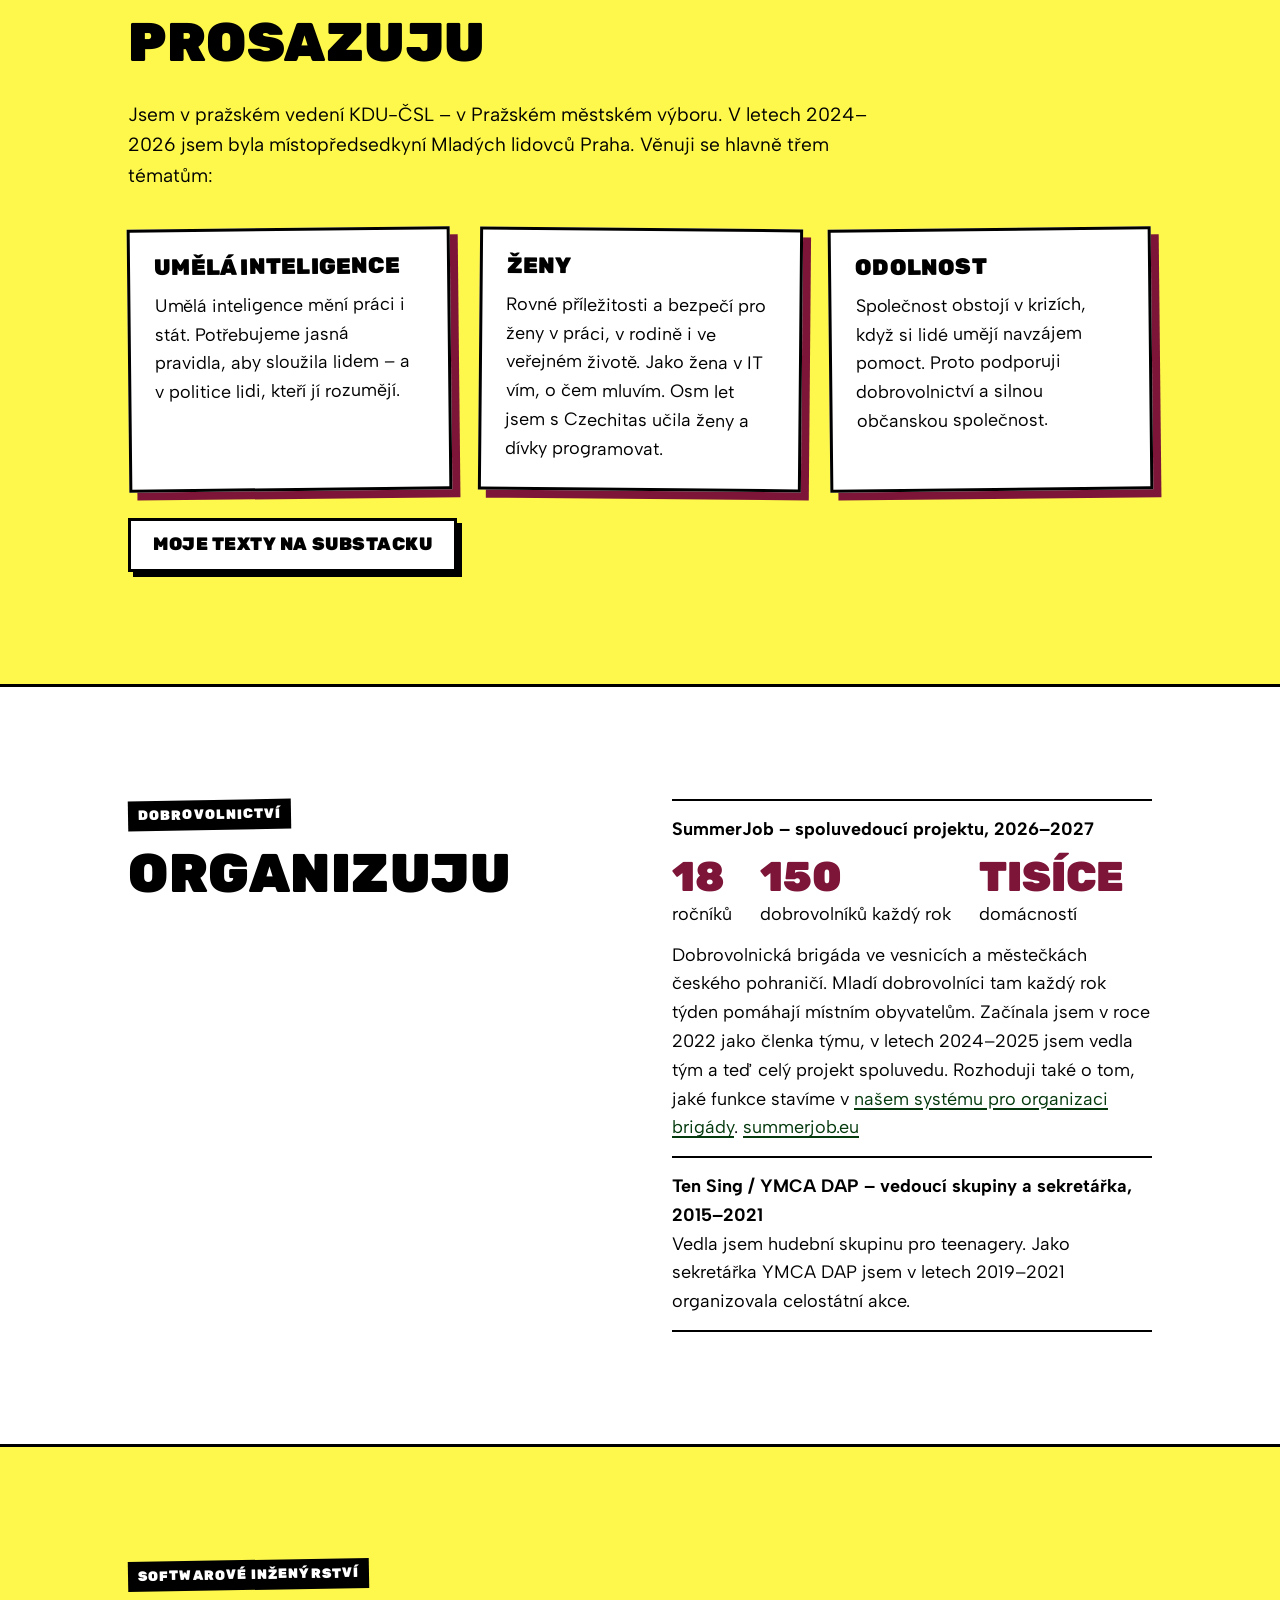
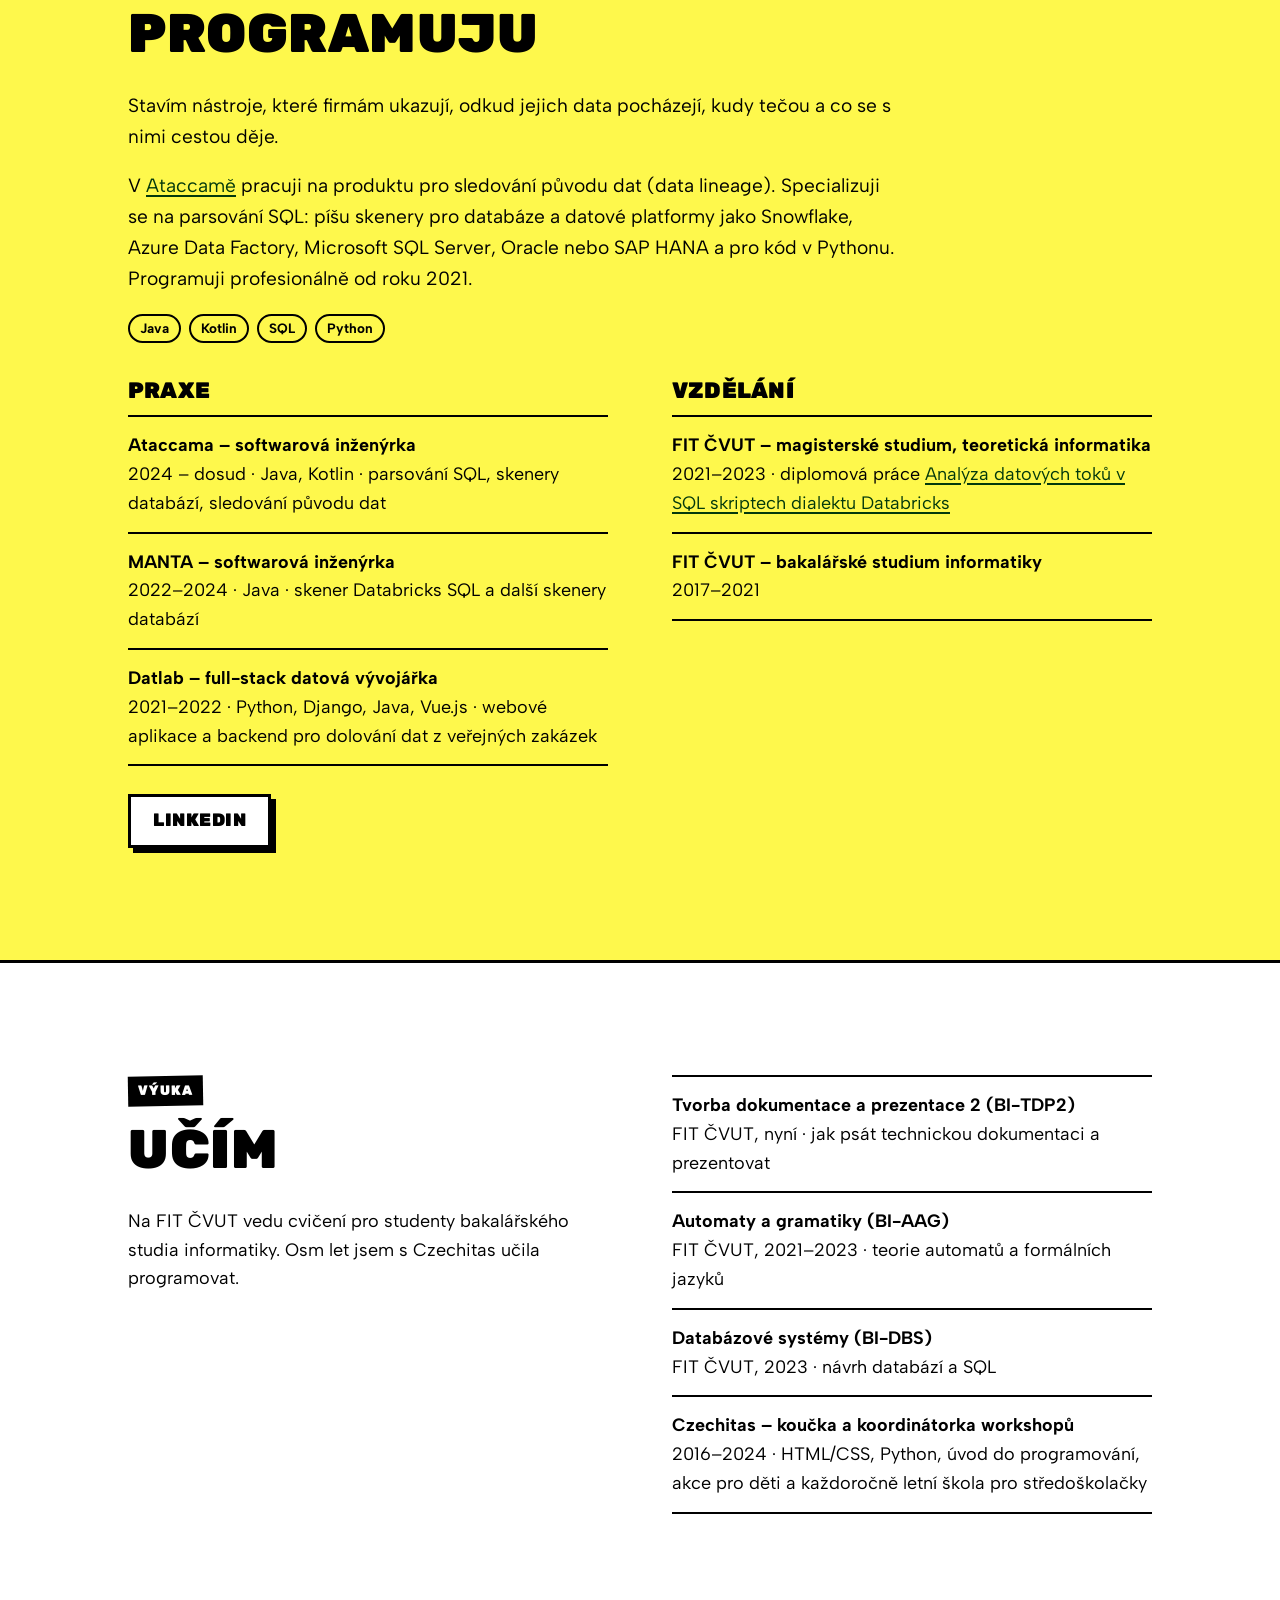
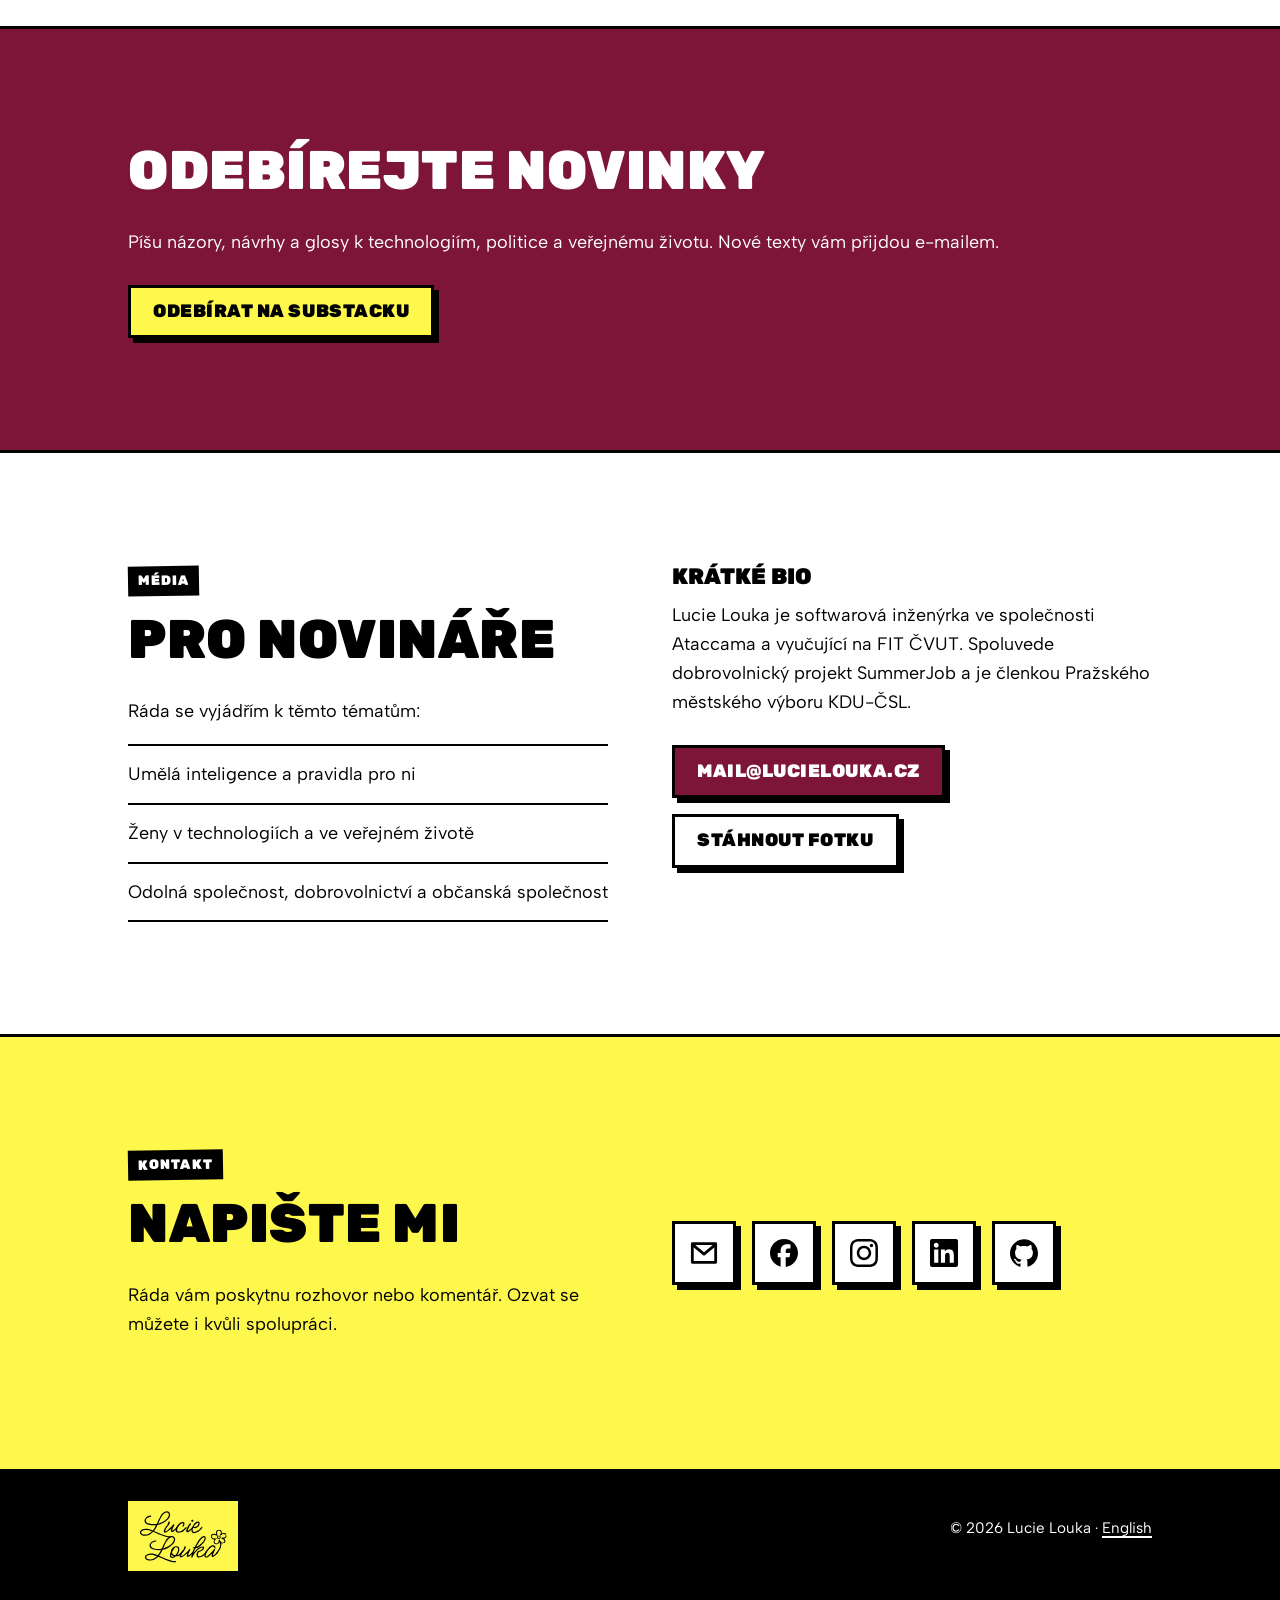
==== commit 52b420f9: "Correct the YMCA DAP role to secretary organising national events Co-Authored-By: Claude Opus 5.5 <n" ====
--- a/index.html
+++ b/index.html
@@ -119,8 +119,8 @@
             <a href="https://summerjob.eu">summerjob.eu</a>
           </li>
           <li>
-            <strong>Ten Sing / YMCA – vedoucí skupiny a členka rady, 2015–2021</strong>
-            Vedla jsem hudební skupinu pro teenagery. V radě YMCA jsem pomáhala organizovat celostátní a mezinárodní akce.
+            <strong>Ten Sing / YMCA DAP – vedoucí skupiny a sekretářka, 2015–2021</strong>
+            Vedla jsem hudební skupinu pro teenagery. Jako sekretářka YMCA DAP jsem v letech 2019–2021 organizovala celostátní akce.
           </li>
         </ul>
       </div>
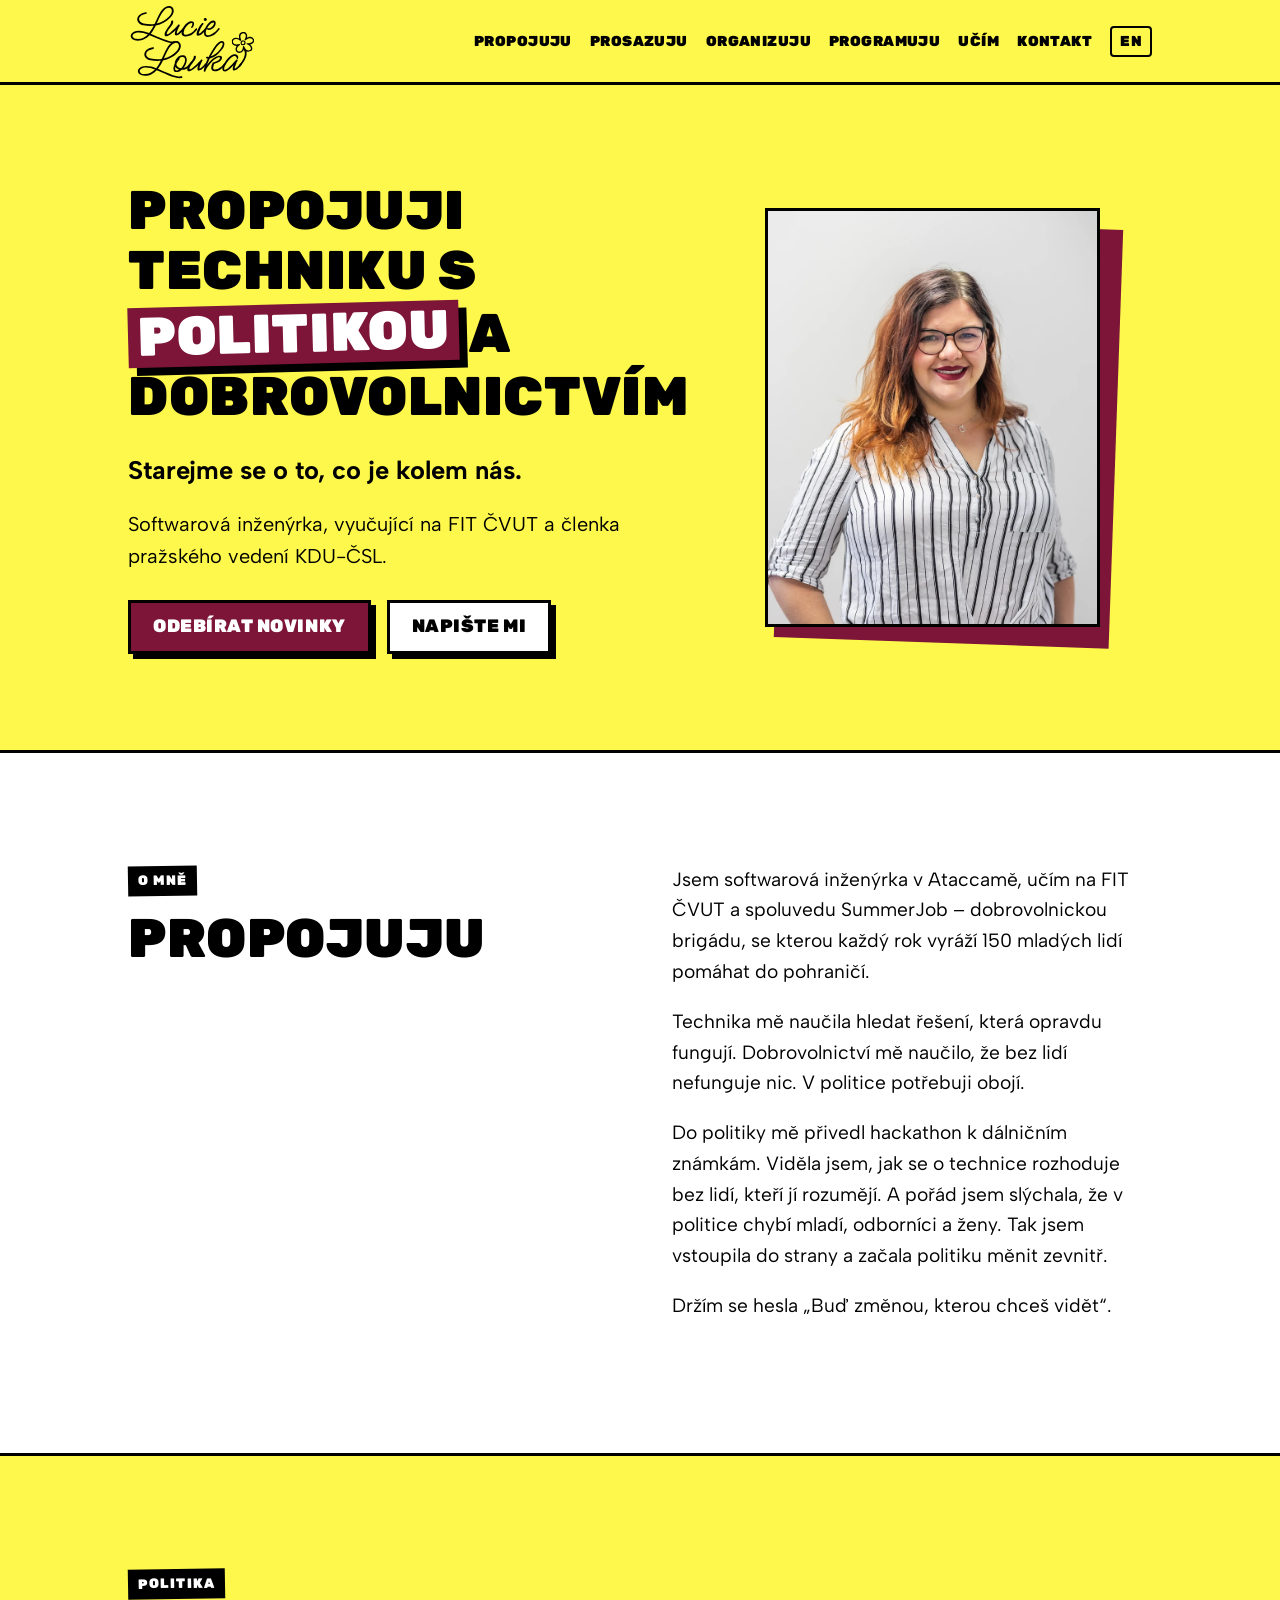
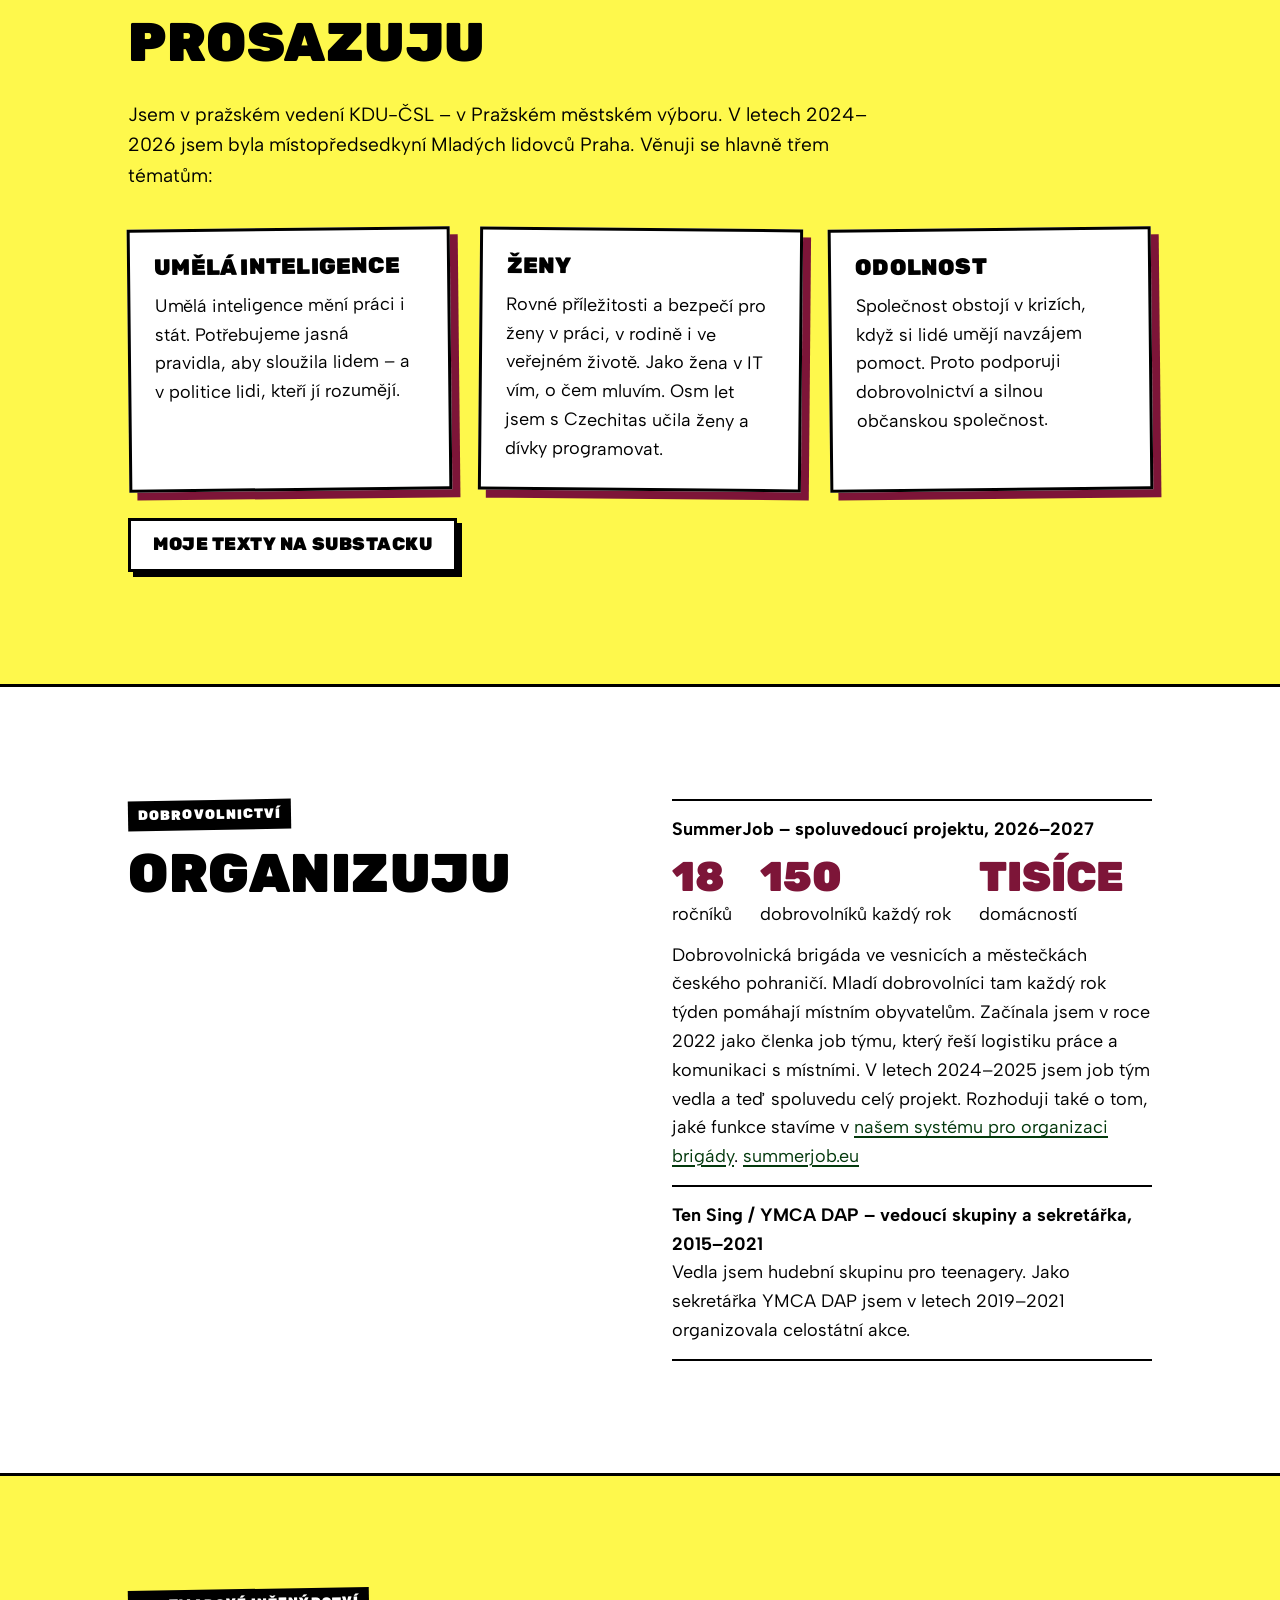
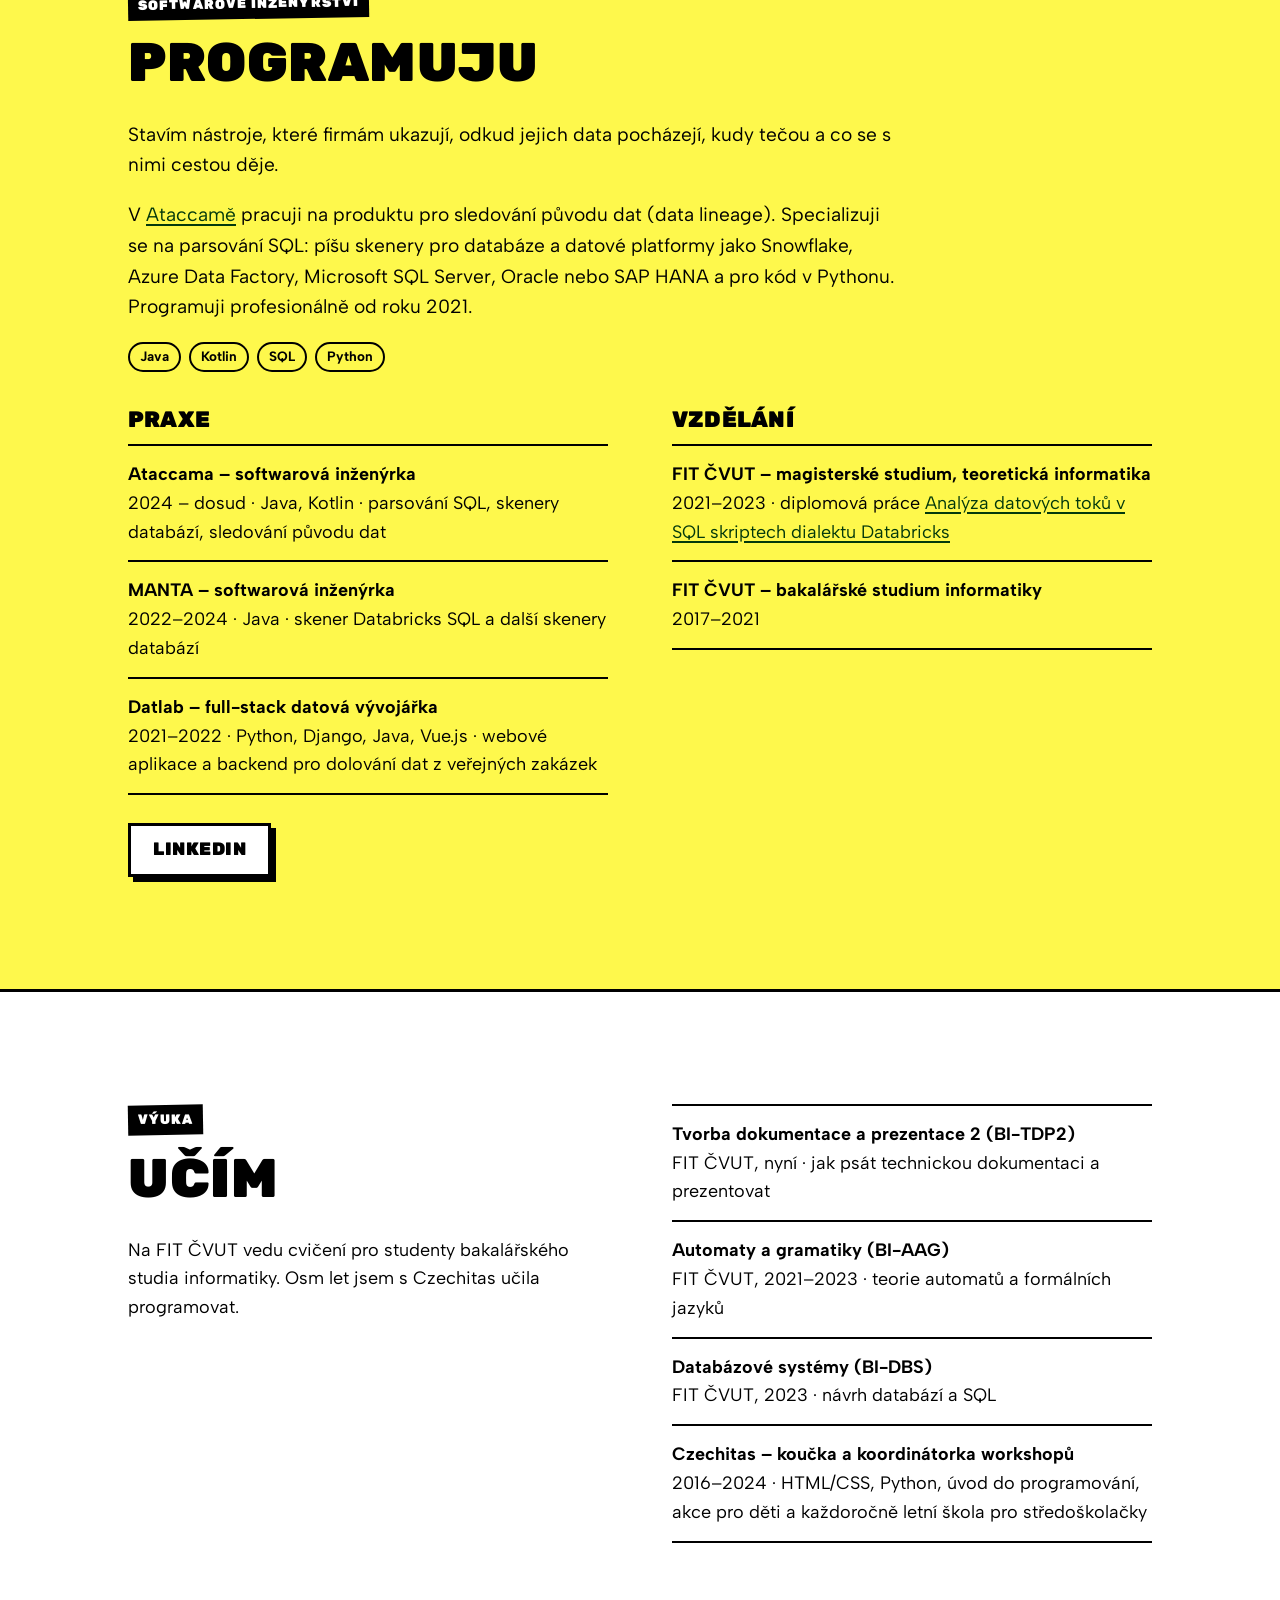
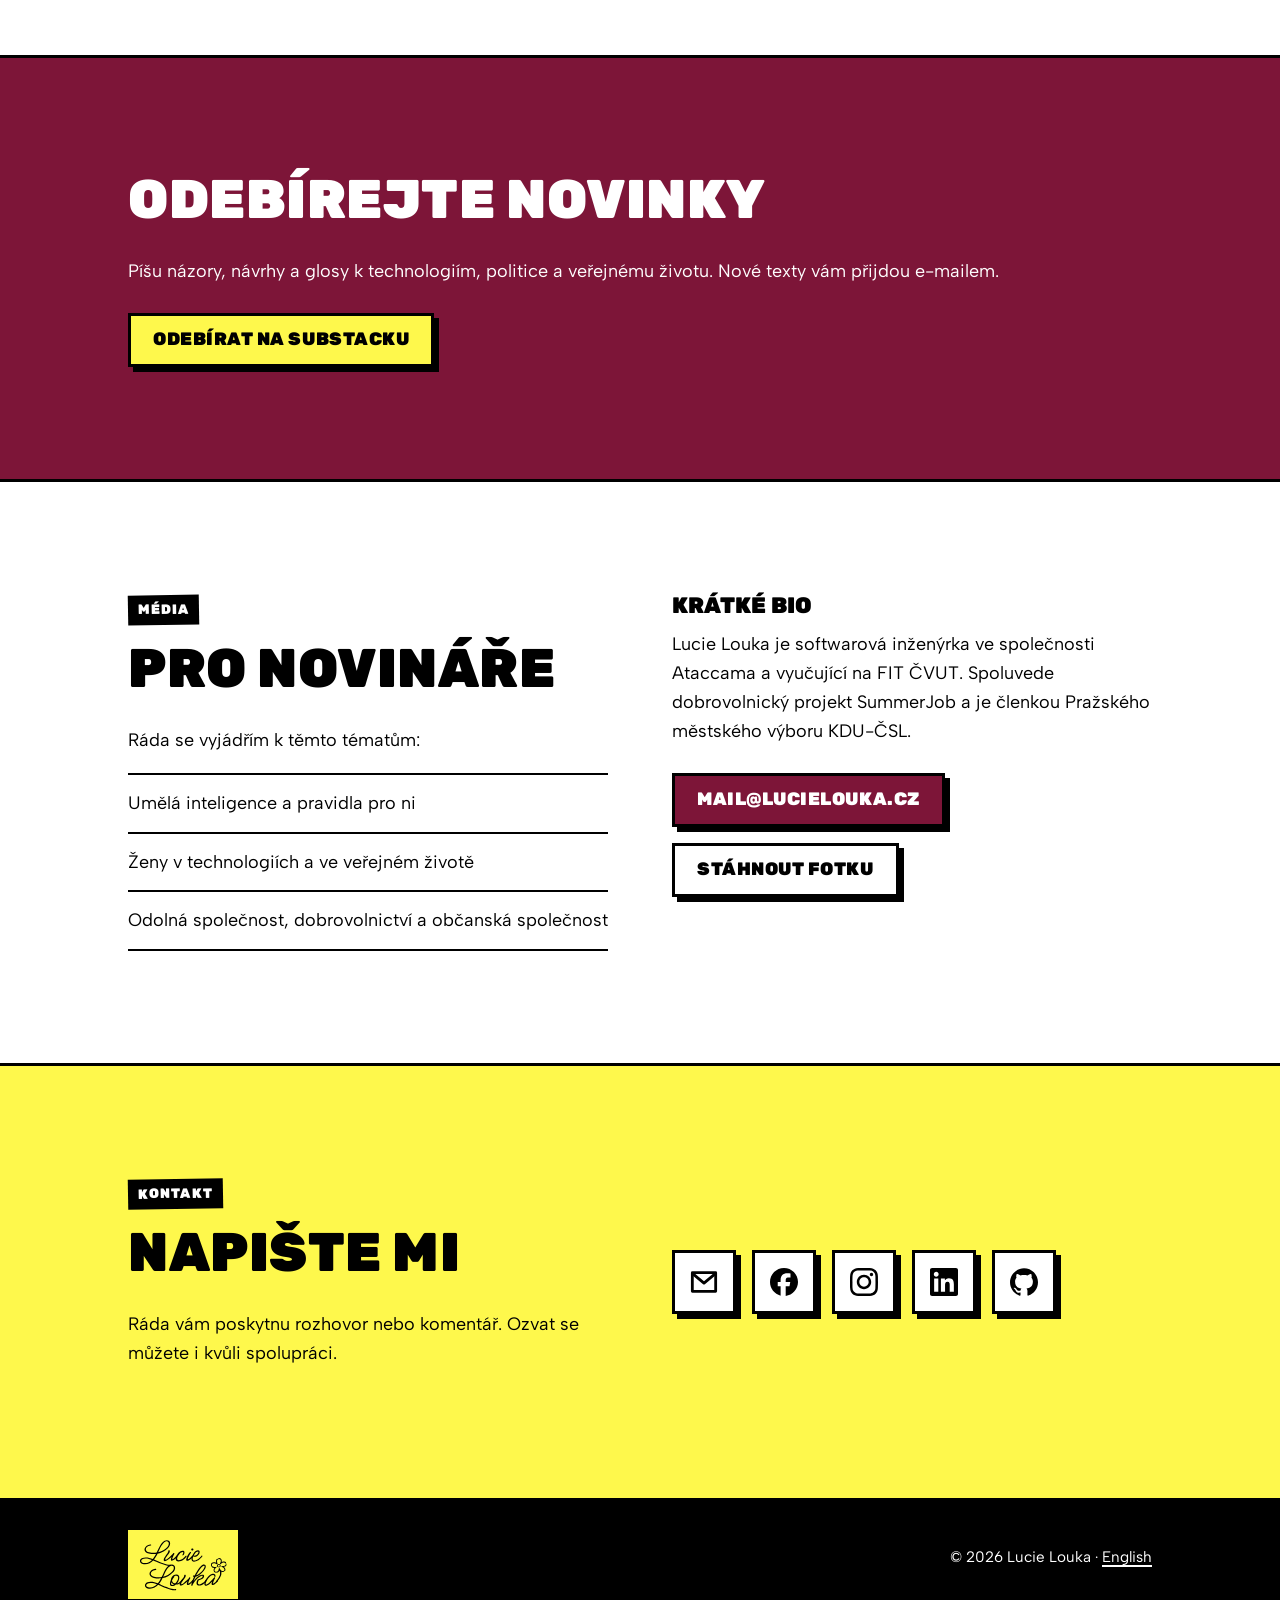
==== commit ddb9dc6b: "Describe the SummerJob job team role Co-Authored-By: Claude Opus 5.5 <noreply@anthropic.com> Claude-" ====
--- a/index.html
+++ b/index.html
@@ -115,7 +115,7 @@
               <span><b>150</b> dobrovolníků každý rok</span>
               <span><b>tisíce</b> domácností</span>
             </span>
-            Dobrovolnická brigáda ve vesnicích a městečkách českého pohraničí. Mladí dobrovolníci tam každý rok týden pomáhají místním obyvatelům. Začínala jsem v roce 2022 jako členka týmu, v letech 2024–2025 jsem vedla tým a teď celý projekt spoluvedu. Rozhoduji také o tom, jaké funkce stavíme v <a href="https://github.com/ladal1/summerjob">našem systému pro organizaci brigády</a>.
+            Dobrovolnická brigáda ve vesnicích a městečkách českého pohraničí. Mladí dobrovolníci tam každý rok týden pomáhají místním obyvatelům. Začínala jsem v roce 2022 jako členka job týmu, který řeší logistiku práce a komunikaci s místními. V letech 2024–2025 jsem job tým vedla a teď spoluvedu celý projekt. Rozhoduji také o tom, jaké funkce stavíme v <a href="https://github.com/ladal1/summerjob">našem systému pro organizaci brigády</a>.
             <a href="https://summerjob.eu">summerjob.eu</a>
           </li>
           <li>
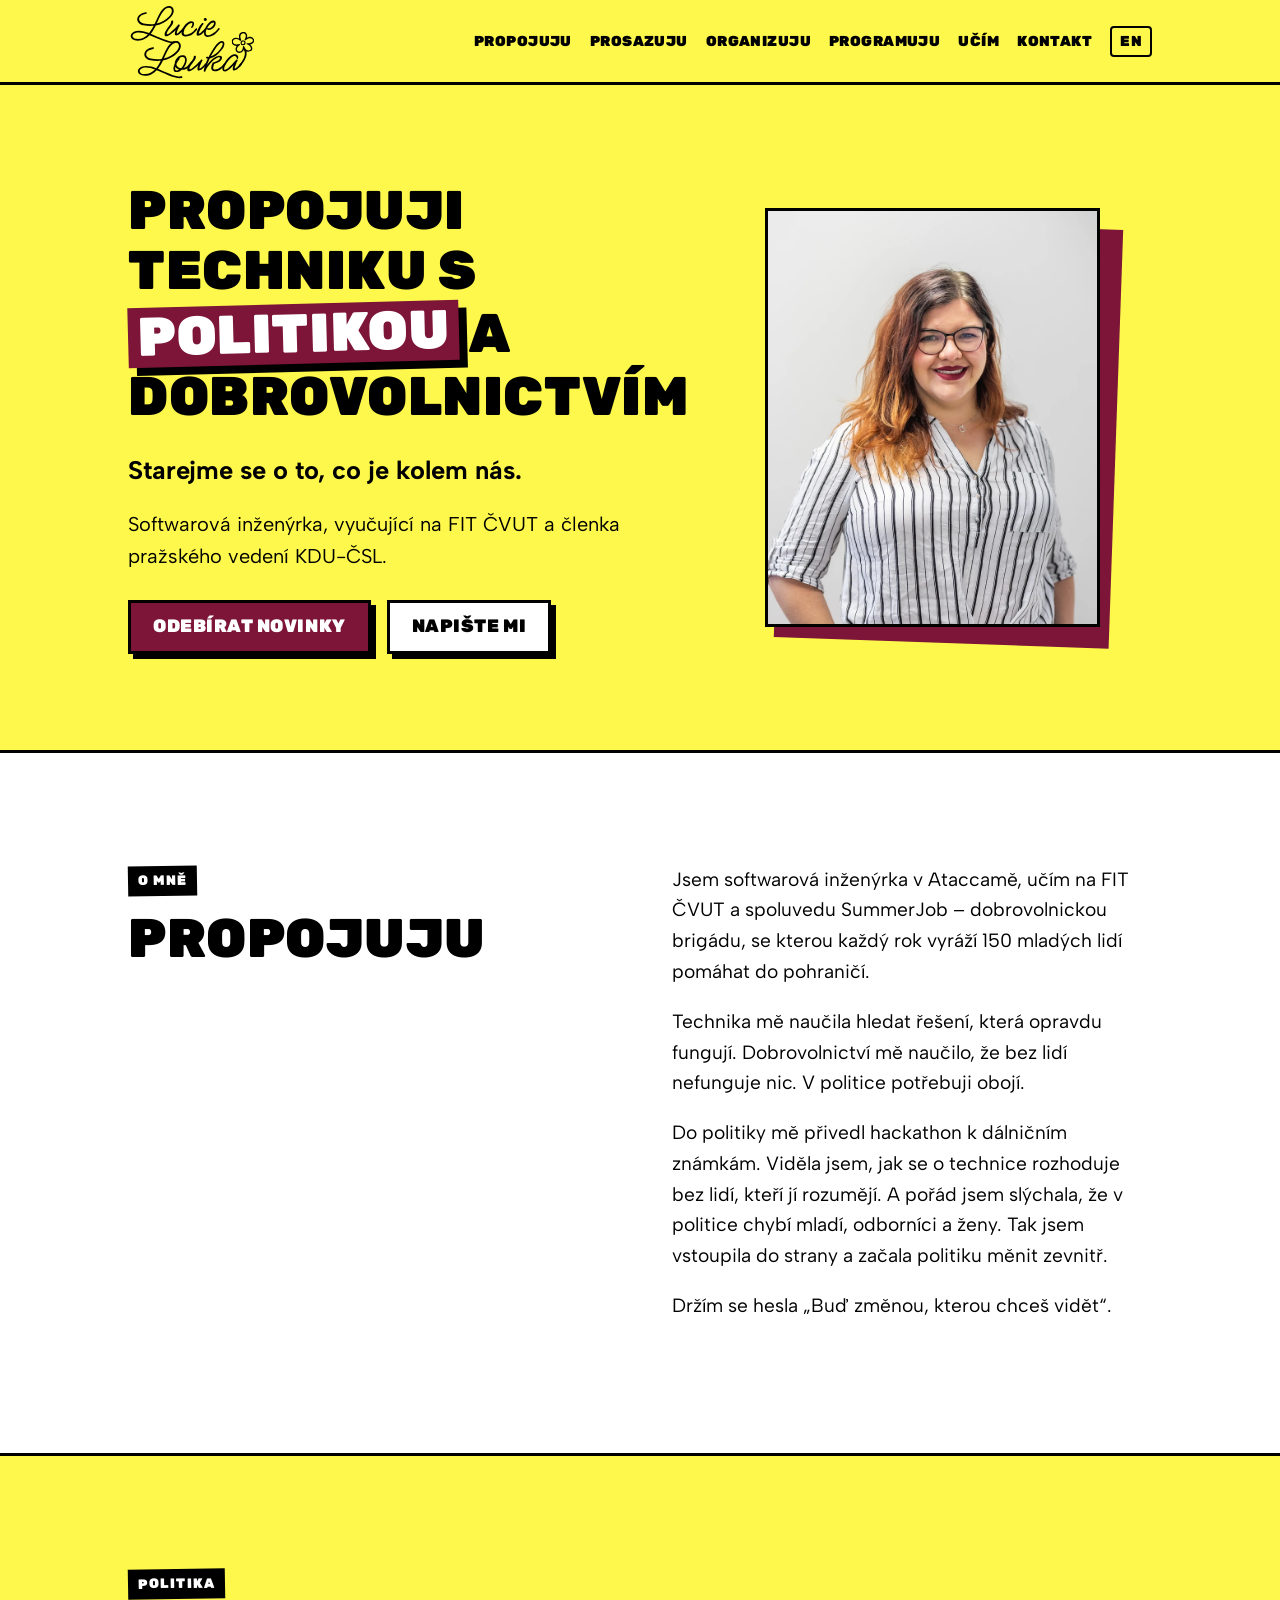
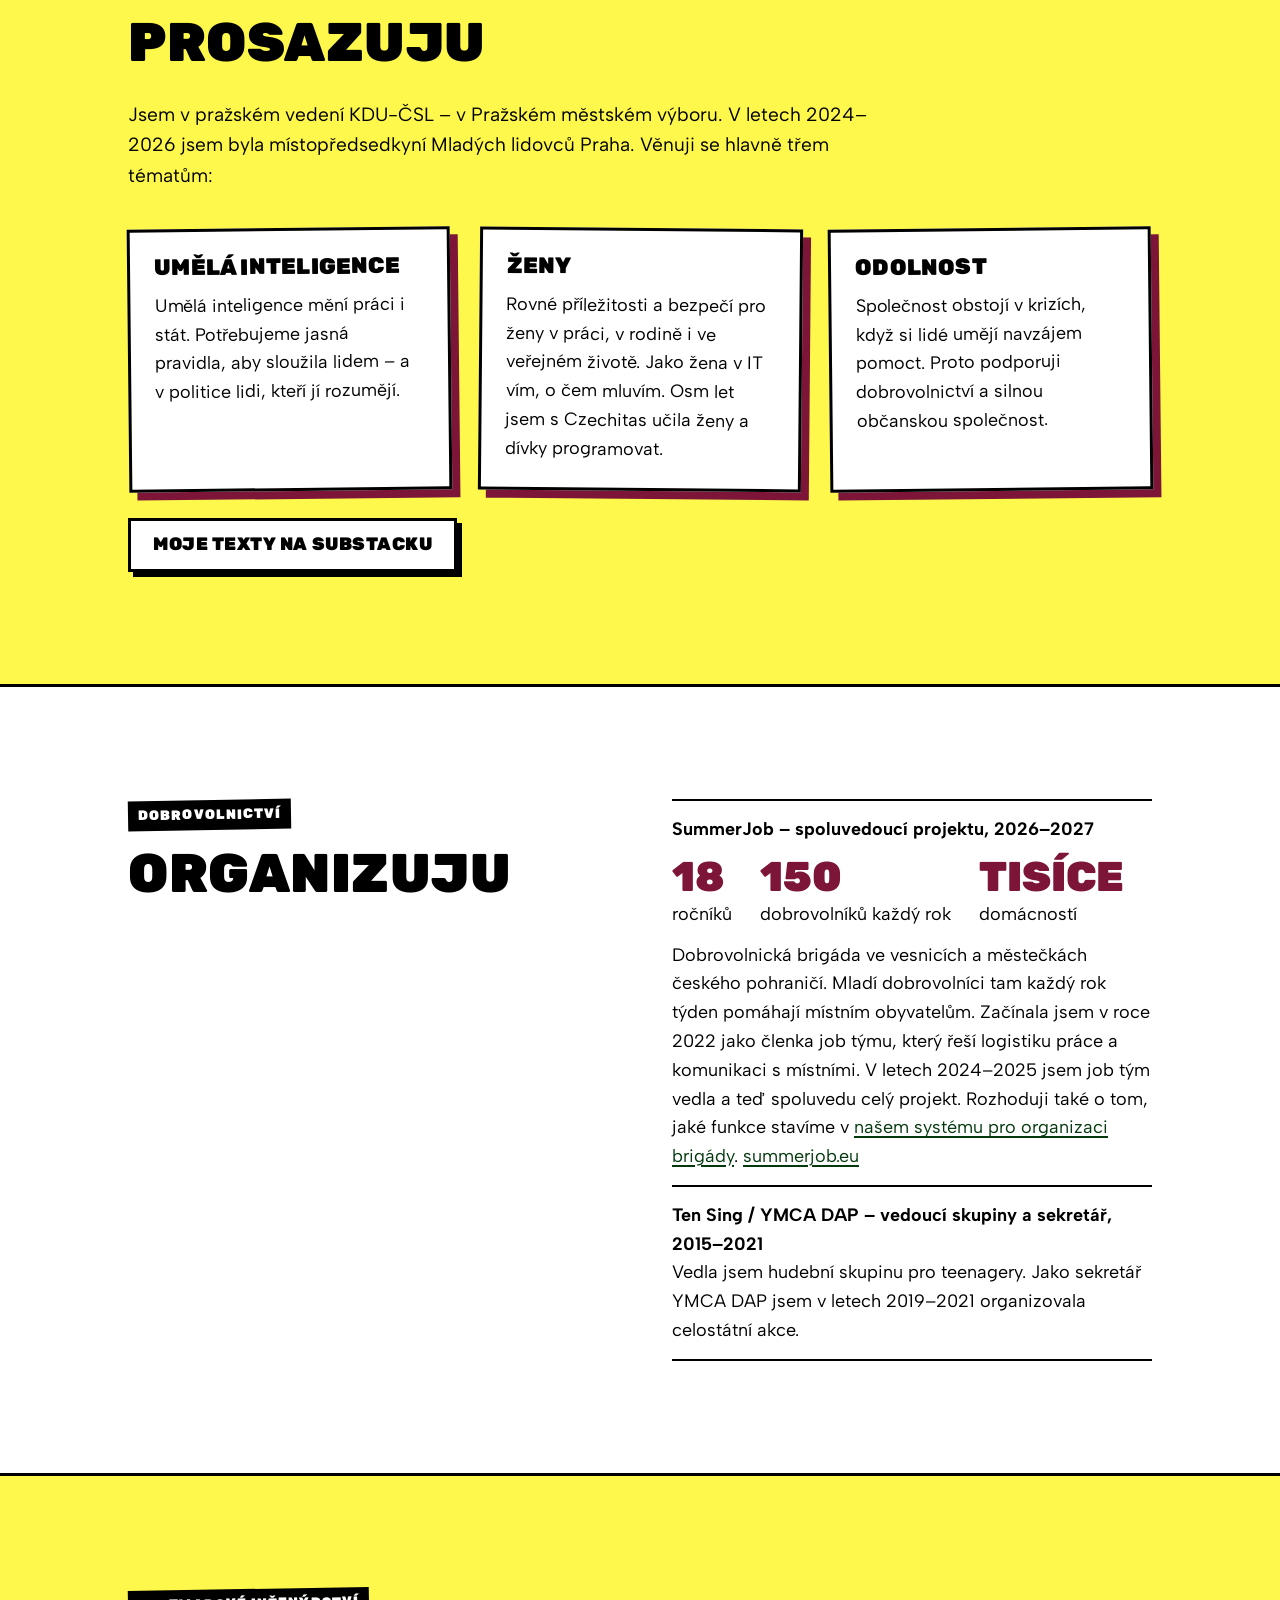
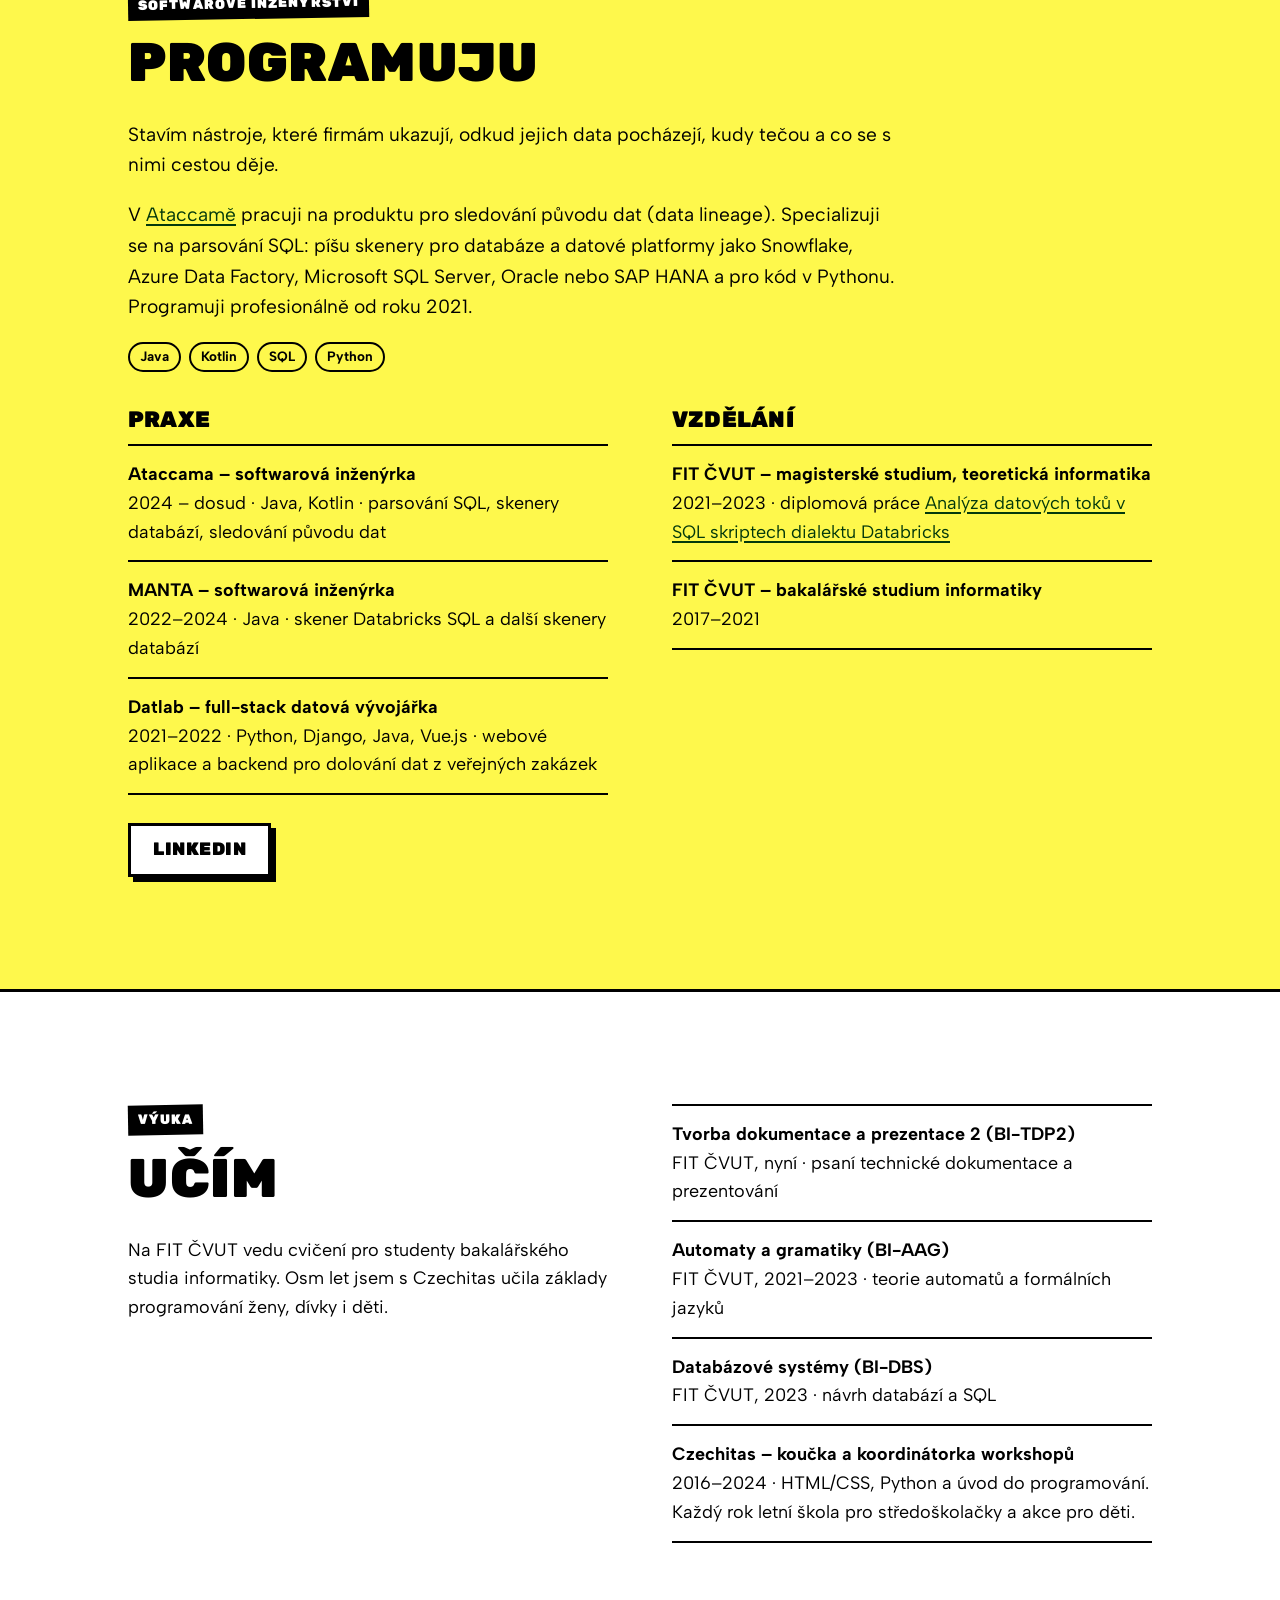
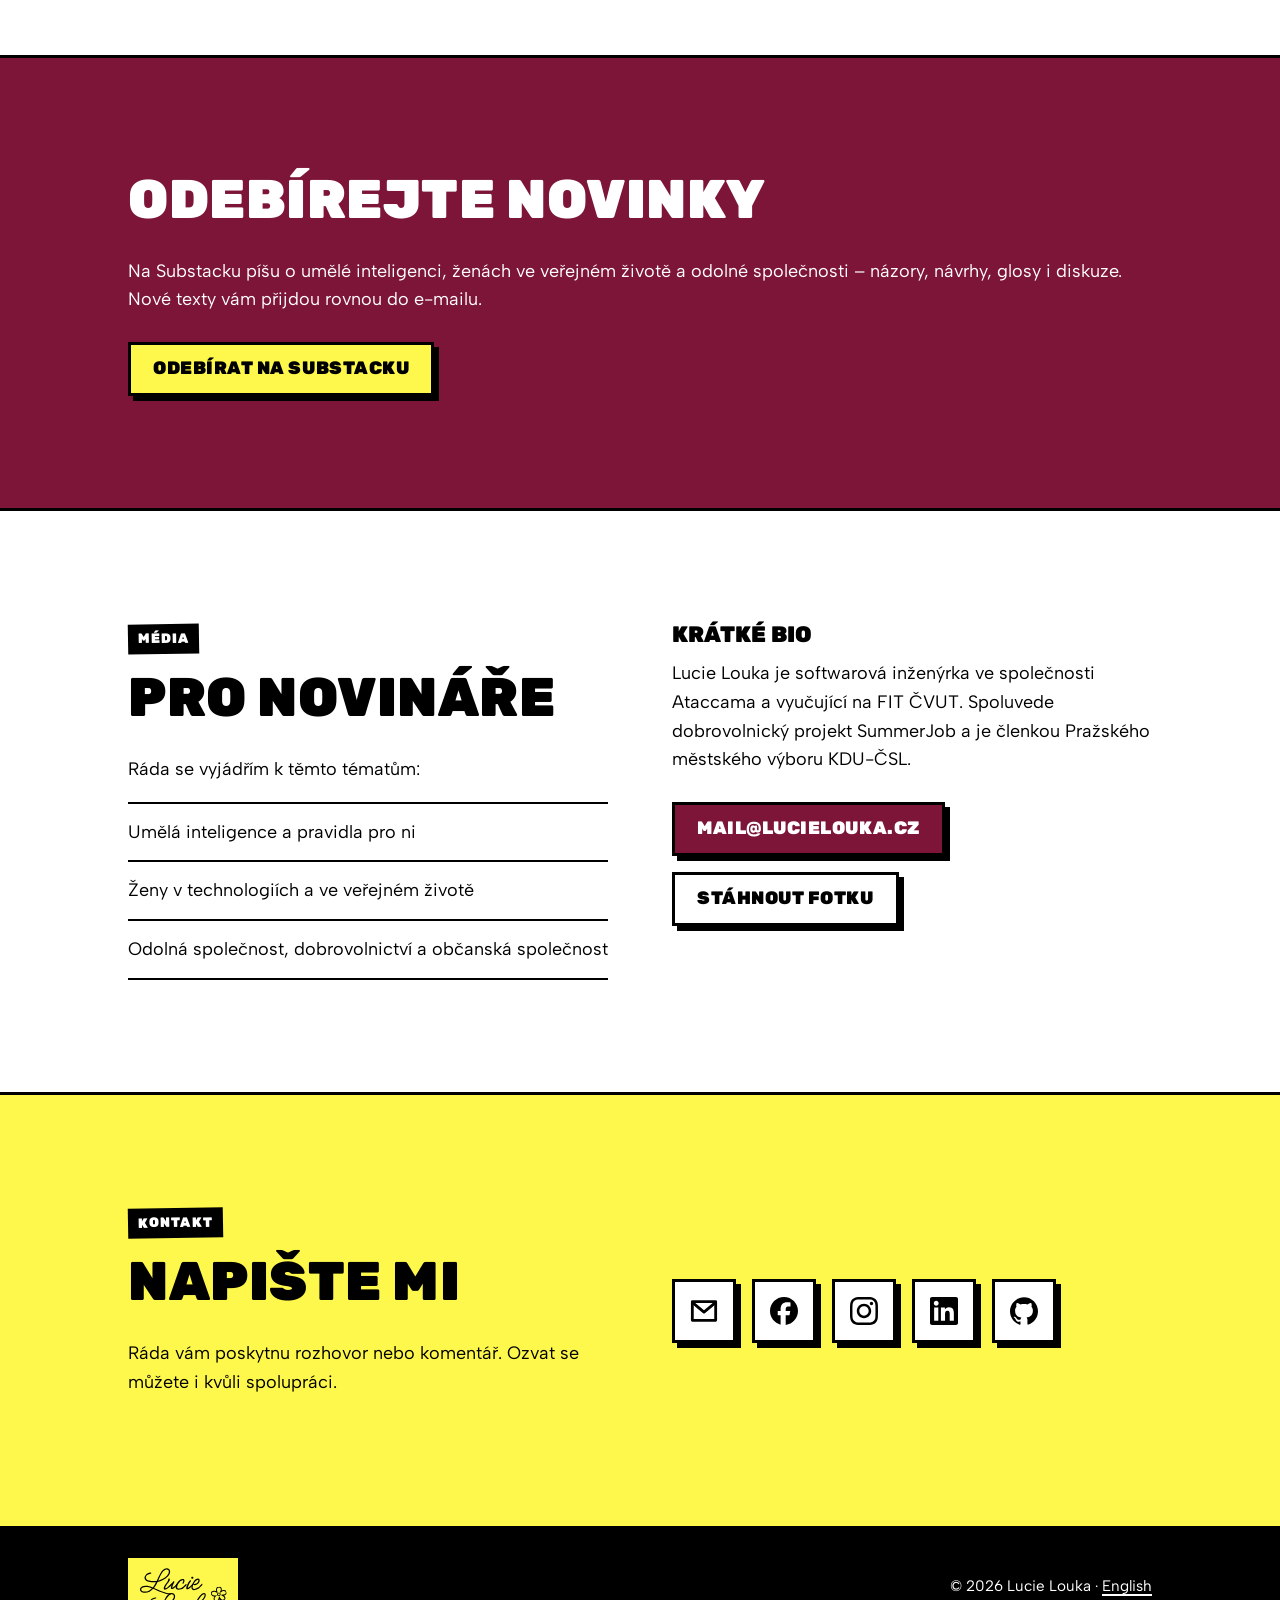
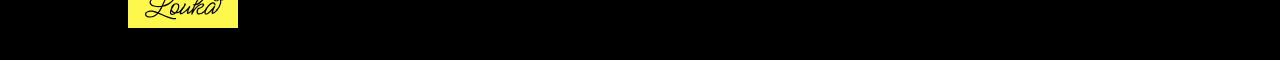
==== commit 502c9cb4: "Use the secretary title and rewrite teaching and newsletter copy Co-Authored-By: Claude Opus 5.5 <no" ====
--- a/index.html
+++ b/index.html
@@ -119,8 +119,8 @@
             <a href="https://summerjob.eu">summerjob.eu</a>
           </li>
           <li>
-            <strong>Ten Sing / YMCA DAP – vedoucí skupiny a sekretářka, 2015–2021</strong>
-            Vedla jsem hudební skupinu pro teenagery. Jako sekretářka YMCA DAP jsem v letech 2019–2021 organizovala celostátní akce.
+            <strong>Ten Sing / YMCA DAP – vedoucí skupiny a sekretář, 2015–2021</strong>
+            Vedla jsem hudební skupinu pro teenagery. Jako sekretář YMCA DAP jsem v letech 2019–2021 organizovala celostátní akce.
           </li>
         </ul>
       </div>
@@ -170,13 +170,13 @@
         <div>
           <span class="kicker">Výuka</span>
           <h2 id="ucim-title">Učím</h2>
-          <p>Na FIT ČVUT vedu cvičení pro studenty bakalářského studia informatiky. Osm let jsem s Czechitas učila programovat.</p>
+          <p>Na FIT ČVUT vedu cvičení pro studenty bakalářského studia informatiky. Osm let jsem s Czechitas učila základy programování ženy, dívky i děti.</p>
         </div>
         <ul class="list-plain">
-          <li><strong>Tvorba dokumentace a prezentace 2 (BI-TDP2)</strong> FIT ČVUT, nyní · jak psát technickou dokumentaci a prezentovat</li>
+          <li><strong>Tvorba dokumentace a prezentace 2 (BI-TDP2)</strong> FIT ČVUT, nyní · psaní technické dokumentace a prezentování</li>
           <li><strong>Automaty a gramatiky (BI-AAG)</strong> FIT ČVUT, 2021–2023 · teorie automatů a formálních jazyků</li>
           <li><strong>Databázové systémy (BI-DBS)</strong> FIT ČVUT, 2023 · návrh databází a SQL</li>
-          <li><strong>Czechitas – koučka a koordinátorka workshopů</strong> 2016–2024 · HTML/CSS, Python, úvod do programování, akce pro děti a každoročně letní škola pro středoškolačky</li>
+          <li><strong>Czechitas – koučka a koordinátorka workshopů</strong> 2016–2024 · HTML/CSS, Python a úvod do programování. Každý rok letní škola pro středoškolačky a akce pro děti.</li>
         </ul>
       </div>
     </section>
@@ -185,7 +185,7 @@
     <section id="novinky" class="on-wine" aria-labelledby="novinky-title">
       <div class="wrap">
         <h2 id="novinky-title">Odebírejte novinky</h2>
-        <p>Píšu názory, návrhy a glosy k technologiím, politice a veřejnému životu. Nové texty vám přijdou e-mailem.</p>
+        <p>Na Substacku píšu o umělé inteligenci, ženách ve veřejném životě a odolné společnosti – názory, návrhy, glosy i diskuze. Nové texty vám přijdou rovnou do e-mailu.</p>
         <div class="actions">
           <a class="btn" href="https://substack.com/@lucielouka">Odebírat na Substacku</a>
         </div>
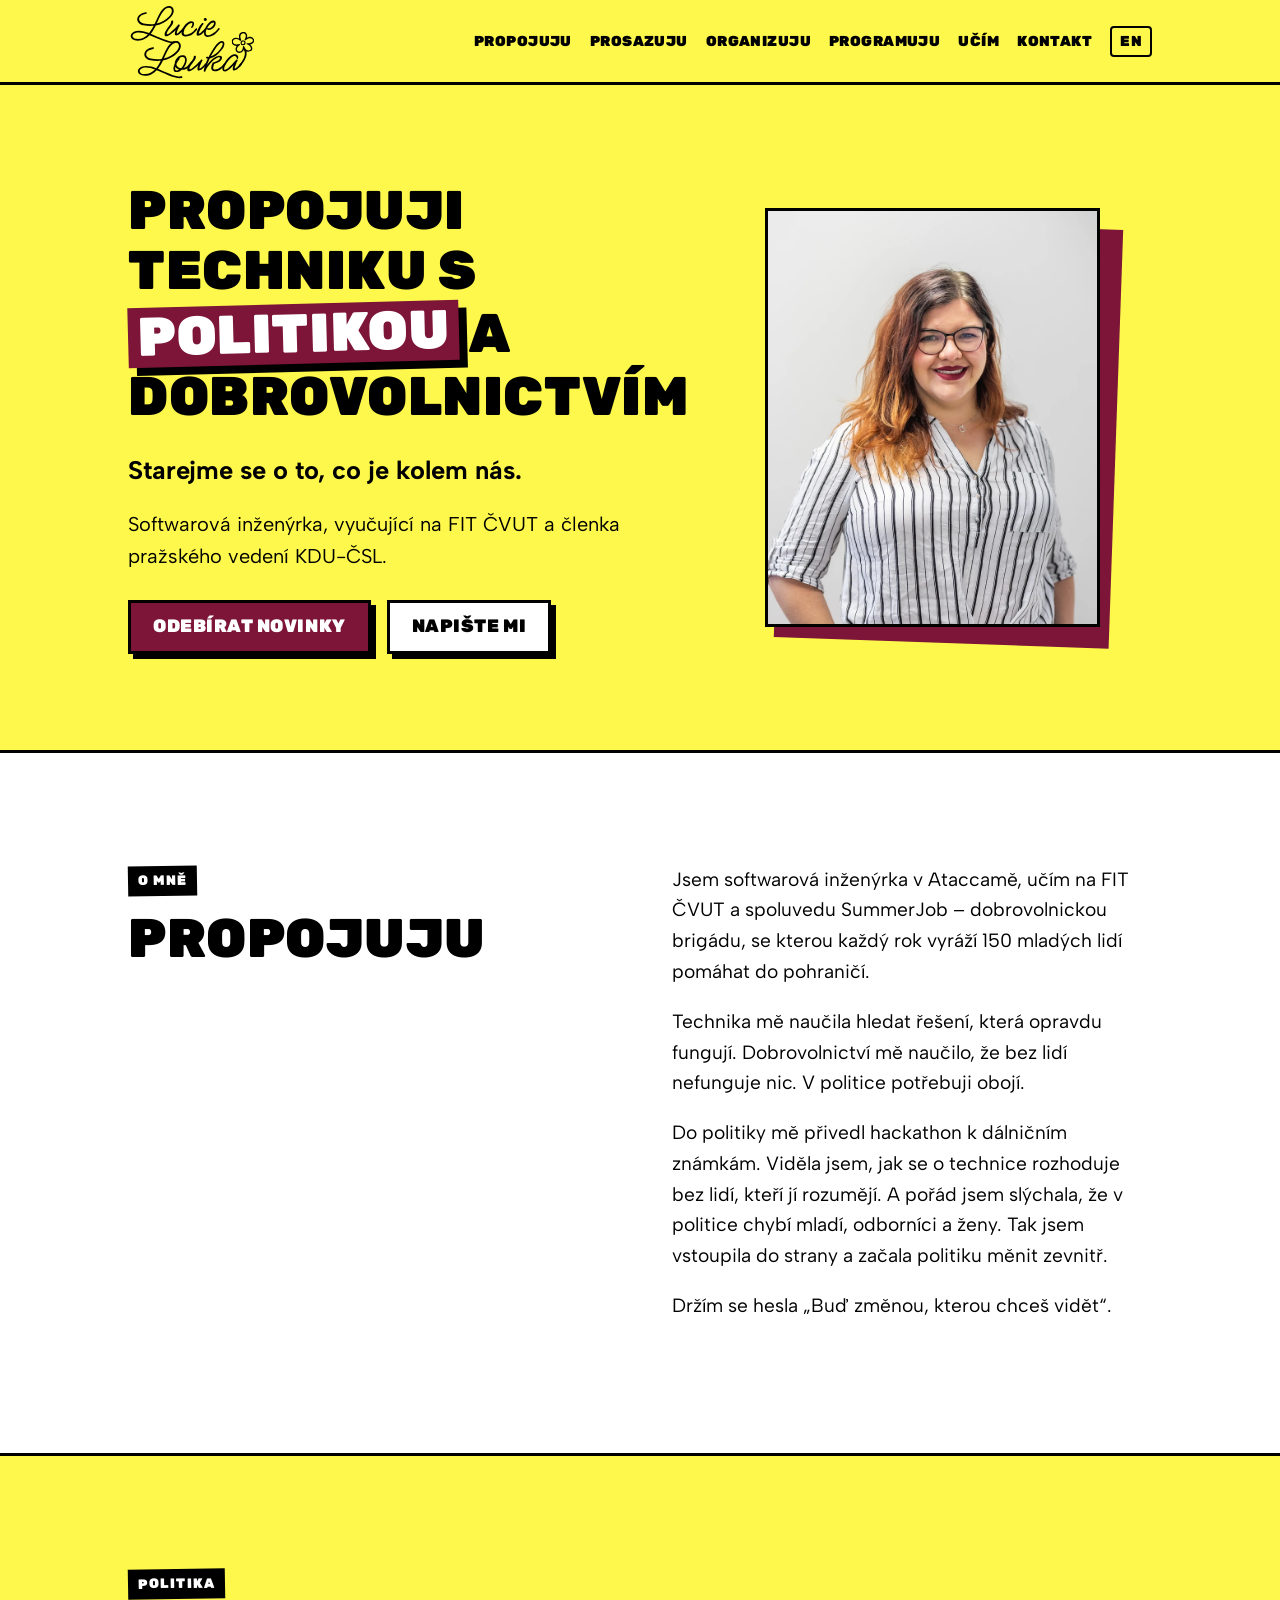
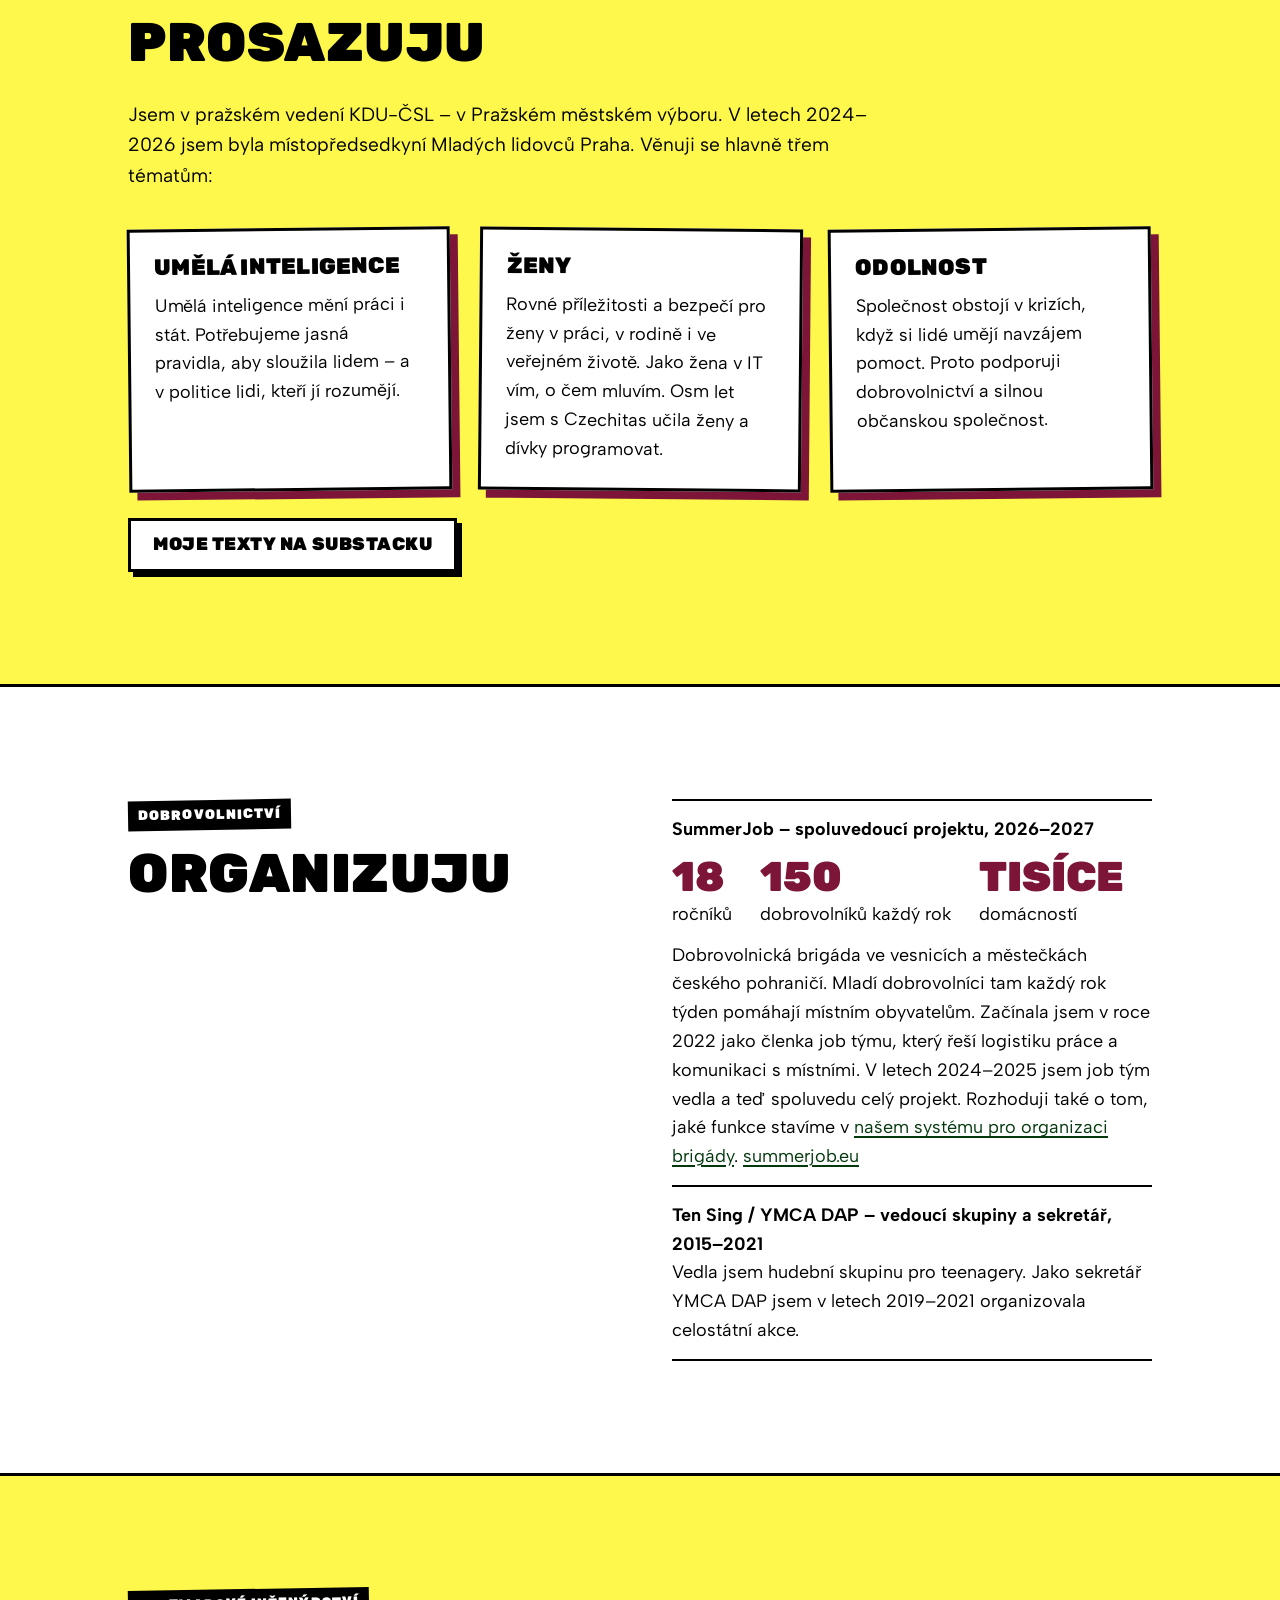
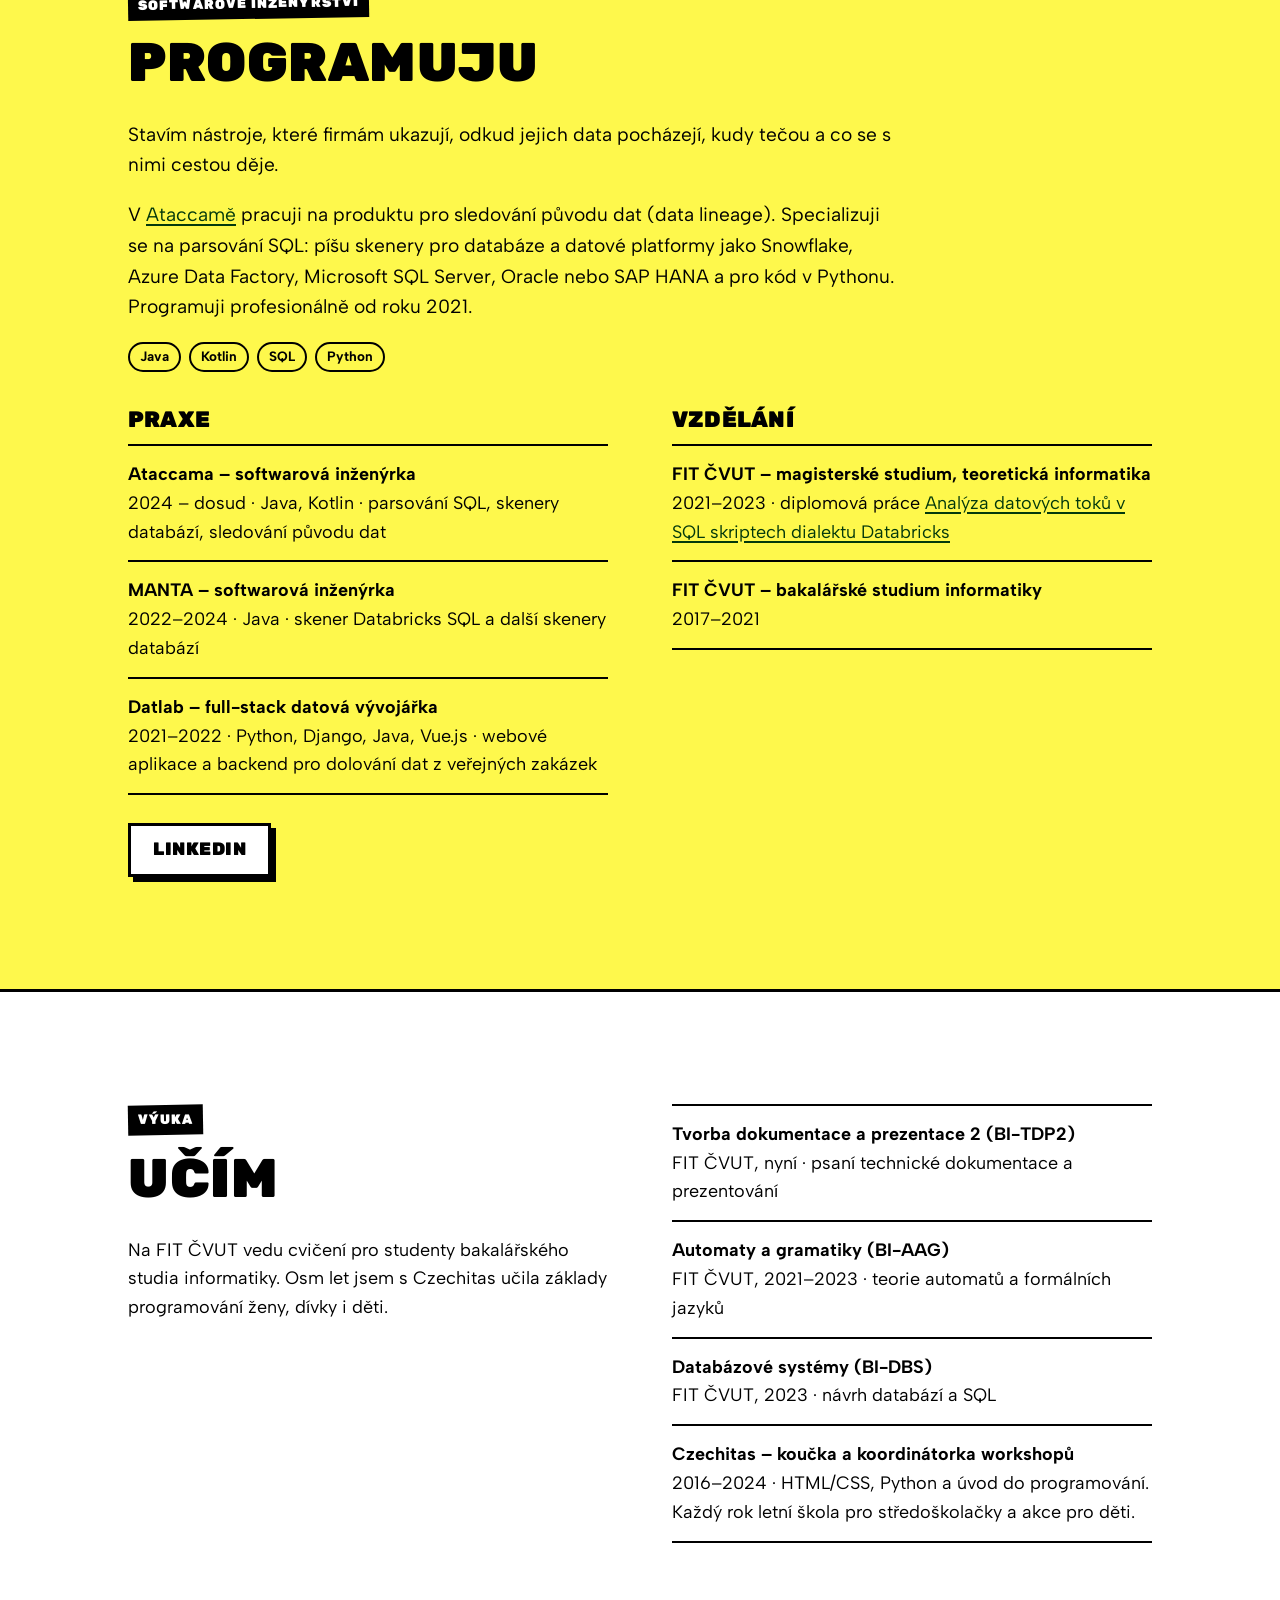
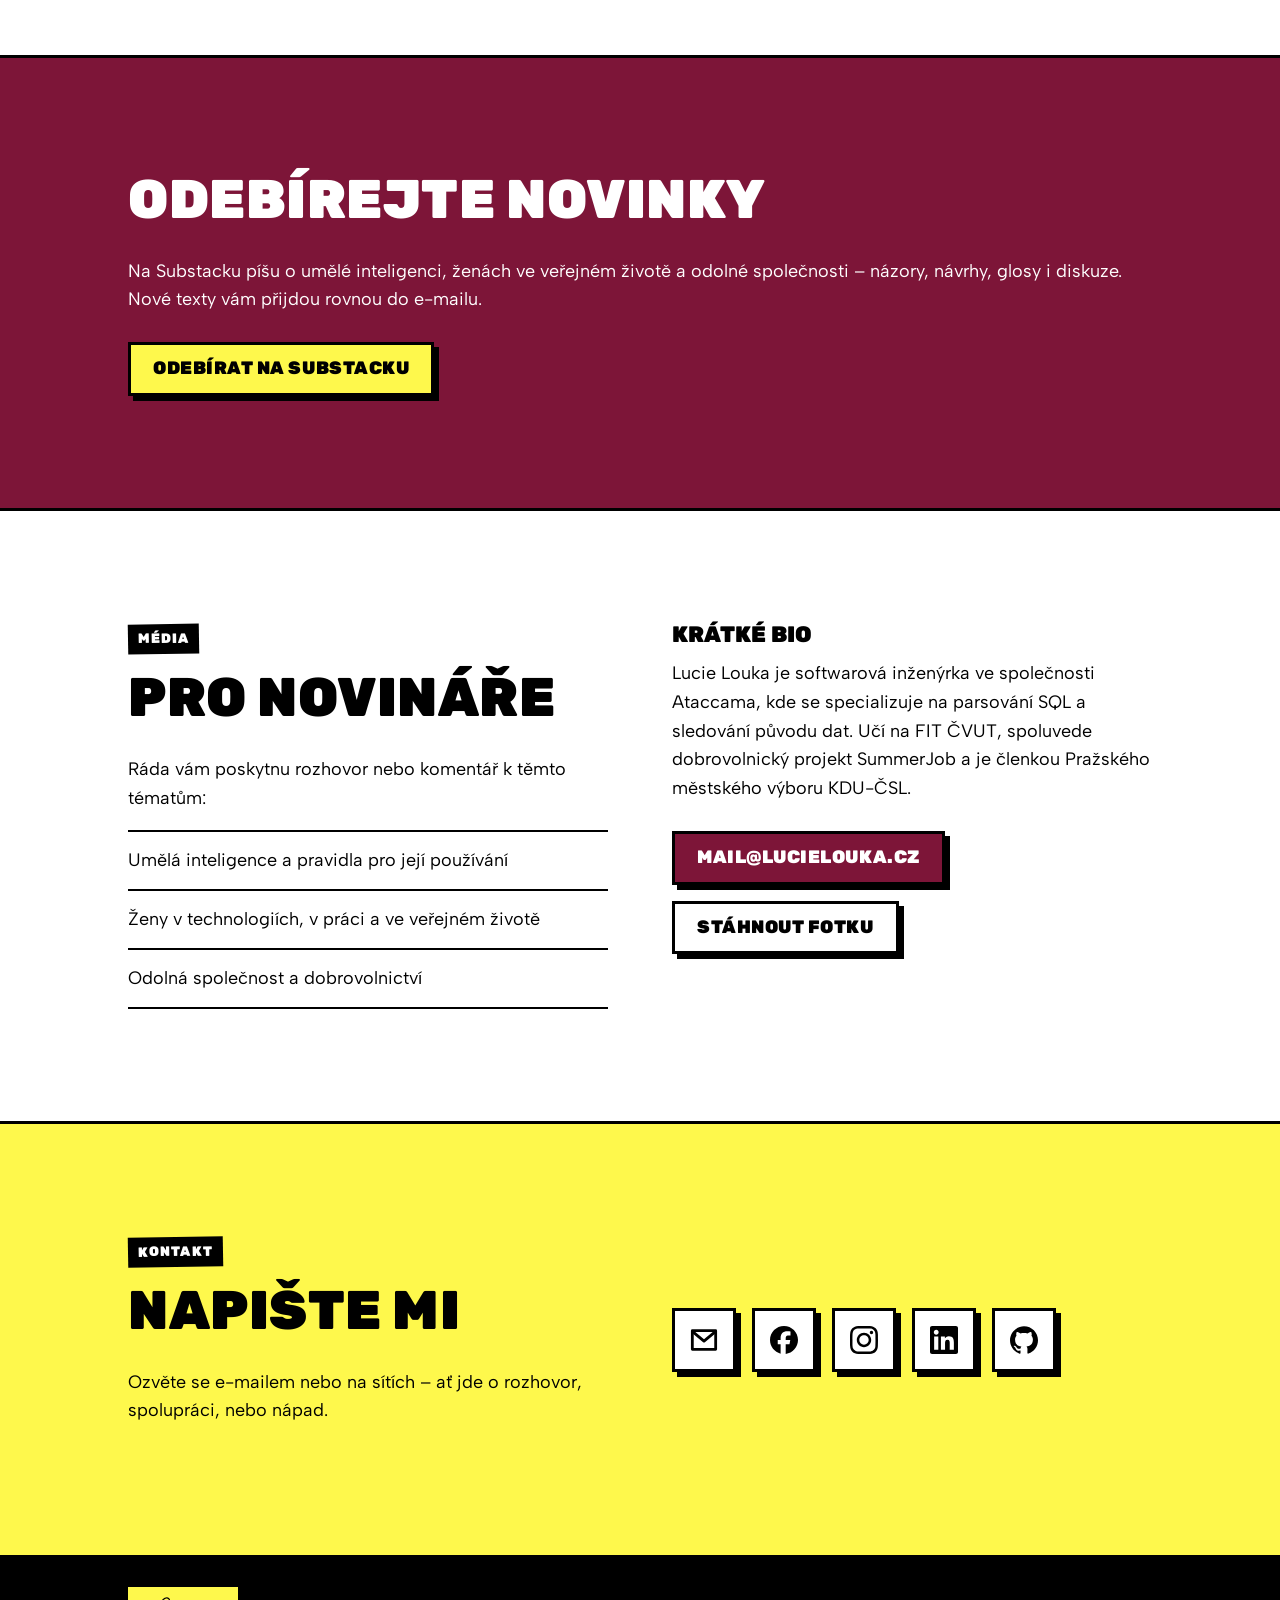
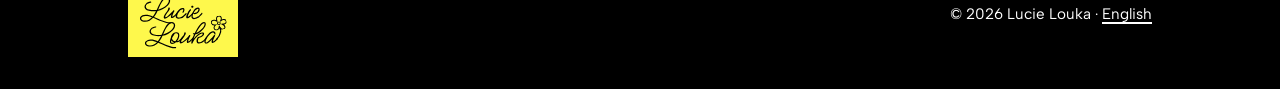
==== commit b714f988: "Rewrite media and contact section copy Co-Authored-By: Claude Opus 5.5 <noreply@anthropic.com> Claud" ====
--- a/index.html
+++ b/index.html
@@ -198,16 +198,16 @@
         <div>
           <span class="kicker">Média</span>
           <h2 id="media-title">Pro novináře</h2>
-          <p>Ráda se vyjádřím k těmto tématům:</p>
+          <p>Ráda vám poskytnu rozhovor nebo komentář k těmto tématům:</p>
           <ul class="list-plain">
-            <li>Umělá inteligence a pravidla pro ni</li>
-            <li>Ženy v technologiích a ve veřejném životě</li>
-            <li>Odolná společnost, dobrovolnictví a občanská společnost</li>
+            <li>Umělá inteligence a pravidla pro její používání</li>
+            <li>Ženy v technologiích, v práci a ve veřejném životě</li>
+            <li>Odolná společnost a dobrovolnictví</li>
           </ul>
         </div>
         <div>
           <h3>Krátké bio</h3>
-          <p>Lucie Louka je softwarová inženýrka ve společnosti Ataccama a vyučující na FIT ČVUT. Spoluvede dobrovolnický projekt SummerJob a je členkou Pražského městského výboru KDU-ČSL.</p>
+          <p>Lucie Louka je softwarová inženýrka ve společnosti Ataccama, kde se specializuje na parsování SQL a sledování původu dat. Učí na FIT ČVUT, spoluvede dobrovolnický projekt SummerJob a je členkou Pražského městského výboru KDU-ČSL.</p>
           <div class="actions">
             <a class="btn" href="mailto:mail@lucielouka.cz">mail@lucielouka.cz</a>
             <a class="btn alt" href="assets/lucie.webp" download="lucie-louka.webp">Stáhnout fotku</a>
@@ -222,7 +222,7 @@
         <div>
           <span class="kicker">Kontakt</span>
           <h2 id="kontakt-title">Napište mi</h2>
-          <p>Ráda vám poskytnu rozhovor nebo komentář. Ozvat se můžete i kvůli spolupráci.</p>
+          <p>Ozvěte se e-mailem nebo na sítích – ať jde o rozhovor, spolupráci, nebo nápad.</p>
         </div>
         <ul class="contact-links">
           <li><a href="mailto:mail@lucielouka.cz" aria-label="E-mail: mail@lucielouka.cz" title="mail@lucielouka.cz"><svg viewBox="0 0 24 24" aria-hidden="true" focusable="false"><path d="M2 4h20v16H2z" fill="none" stroke="currentColor" stroke-width="2.4" stroke-linejoin="round"/><path d="m2.5 5 9.5 8 9.5-8" fill="none" stroke="currentColor" stroke-width="2.4" stroke-linejoin="round"/></svg></a></li>
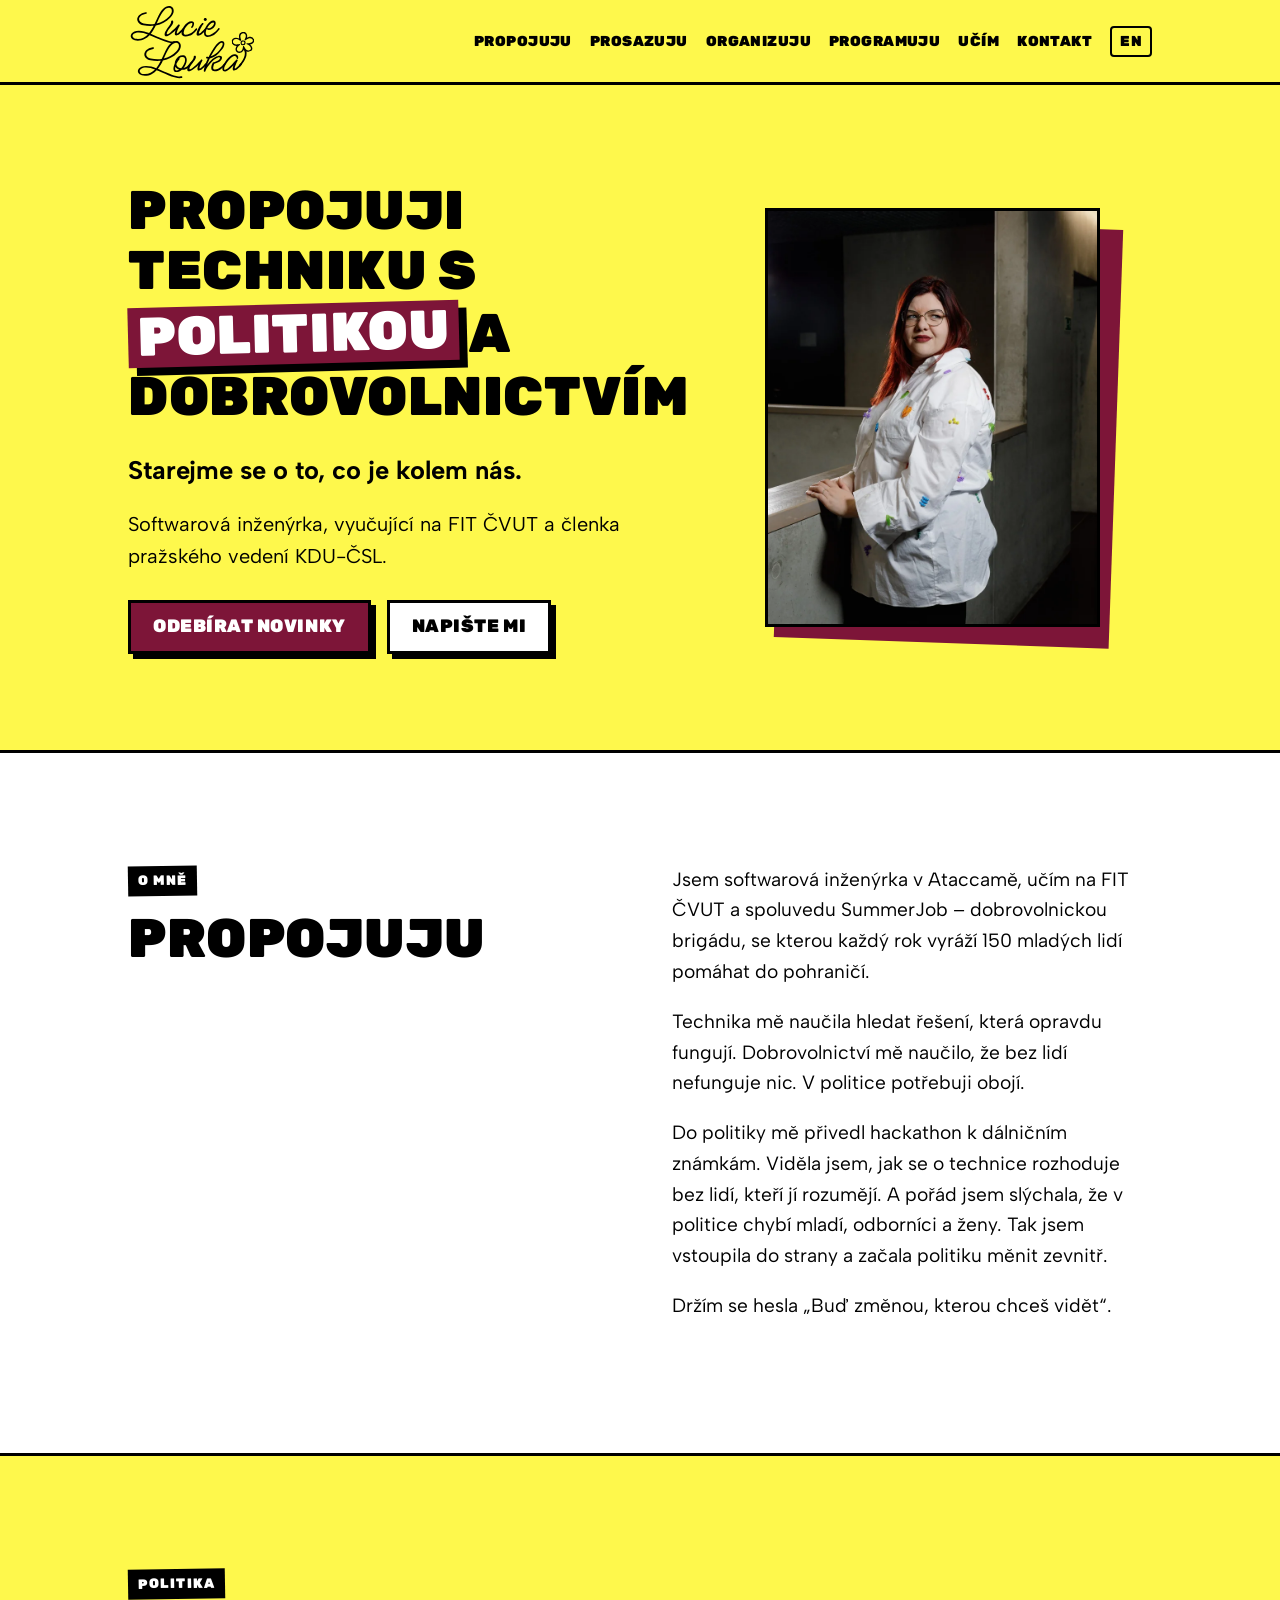
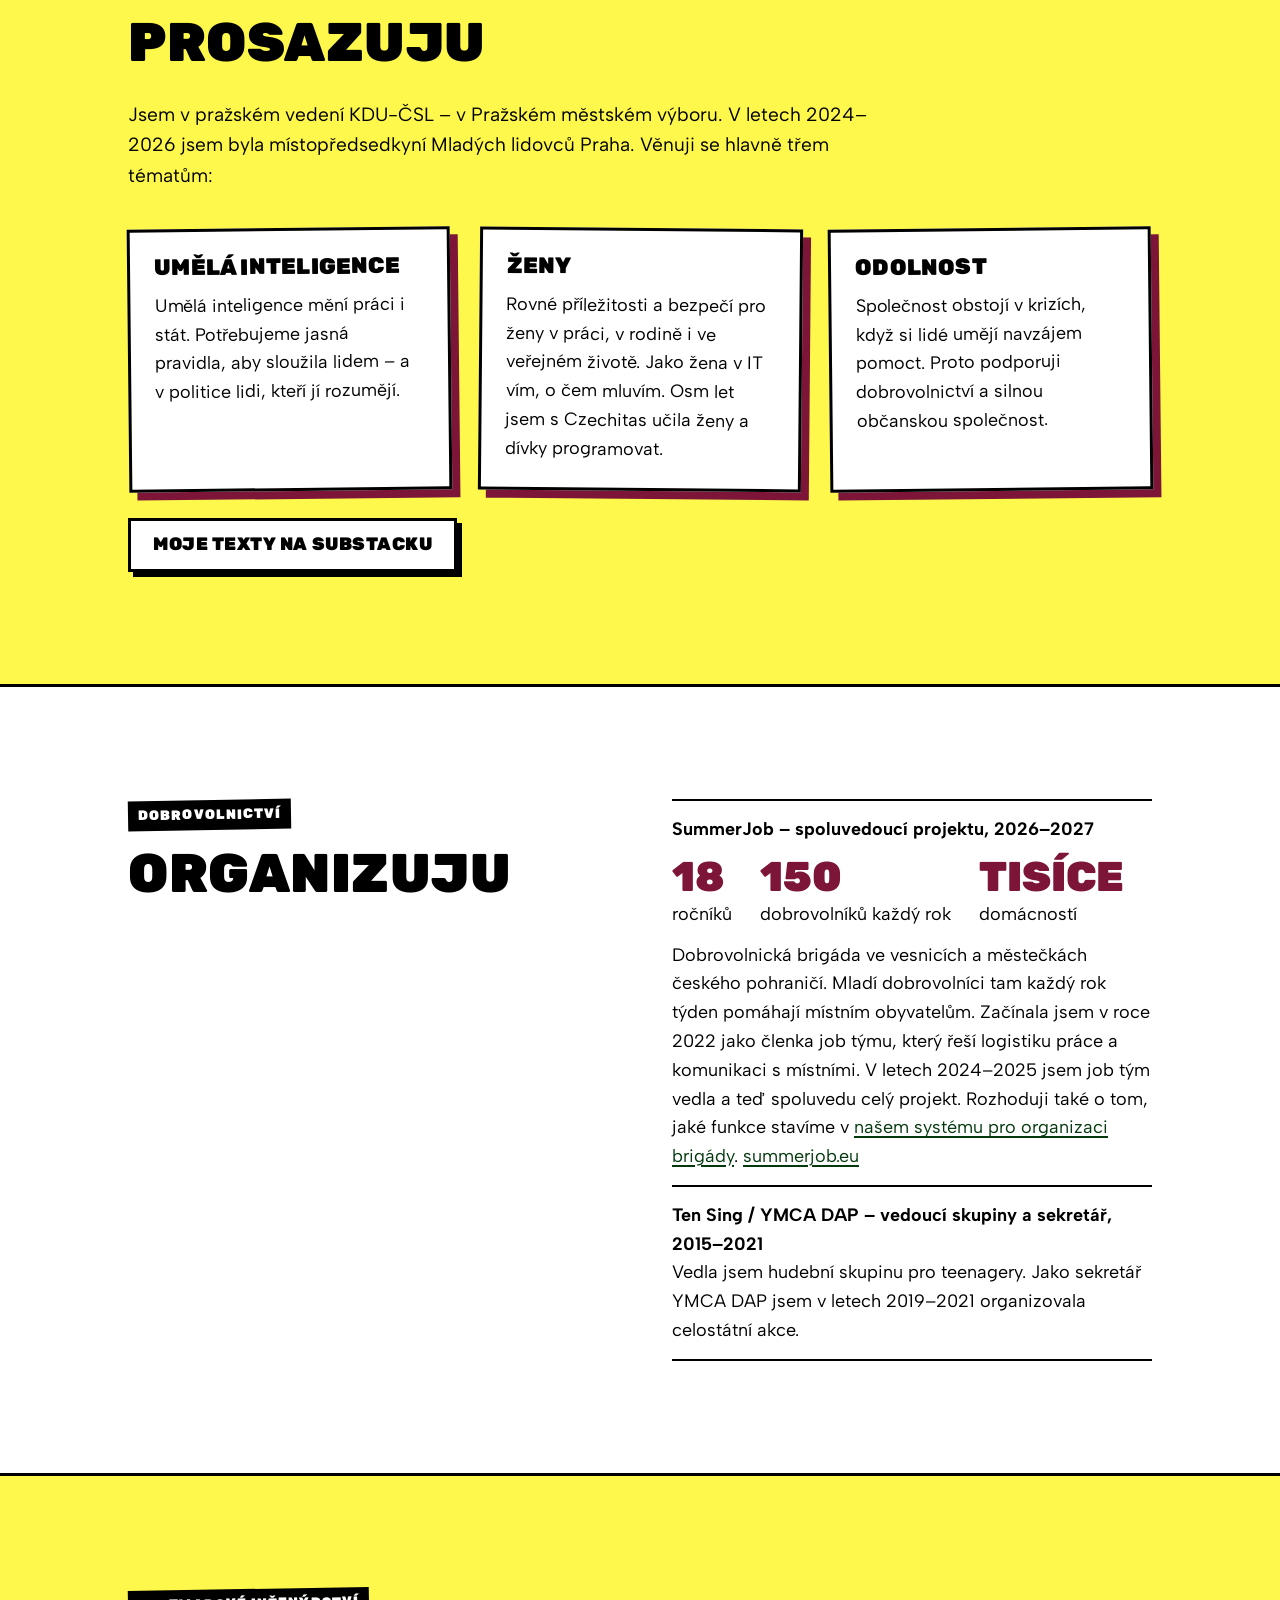
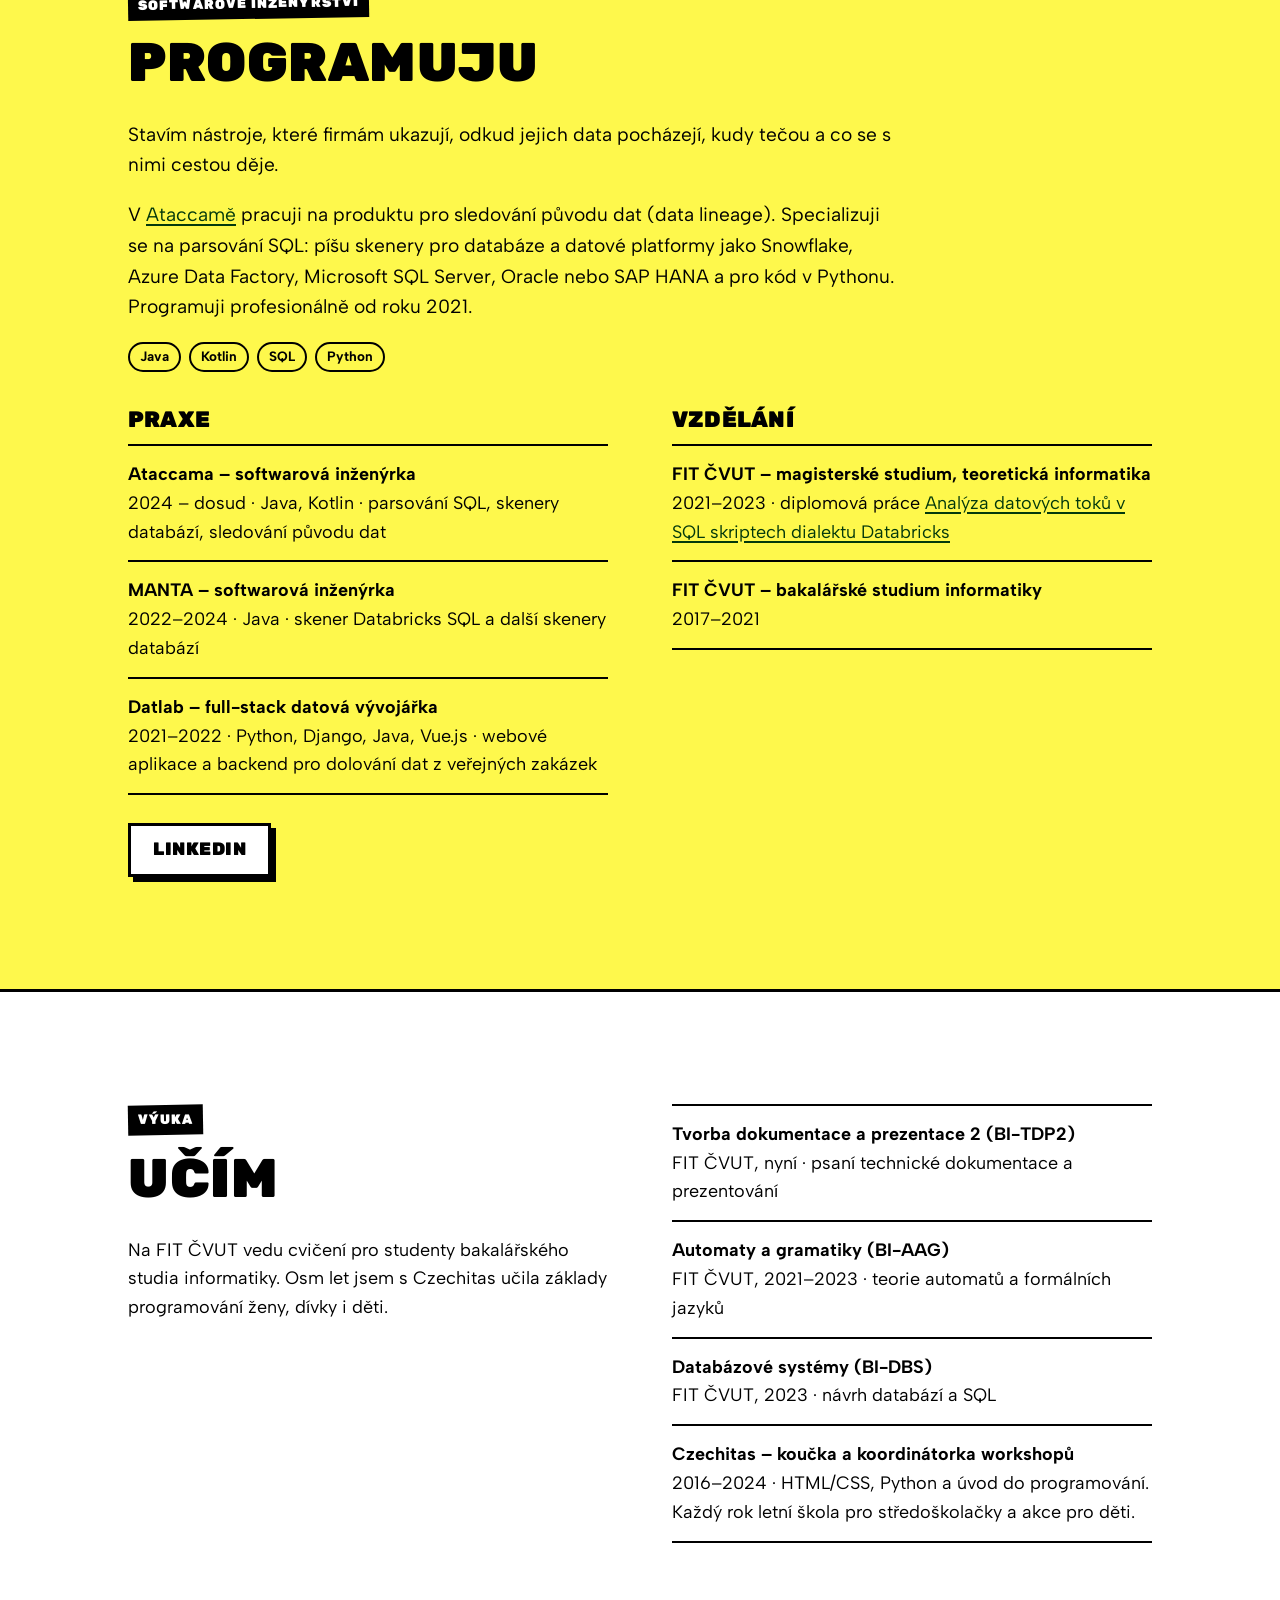
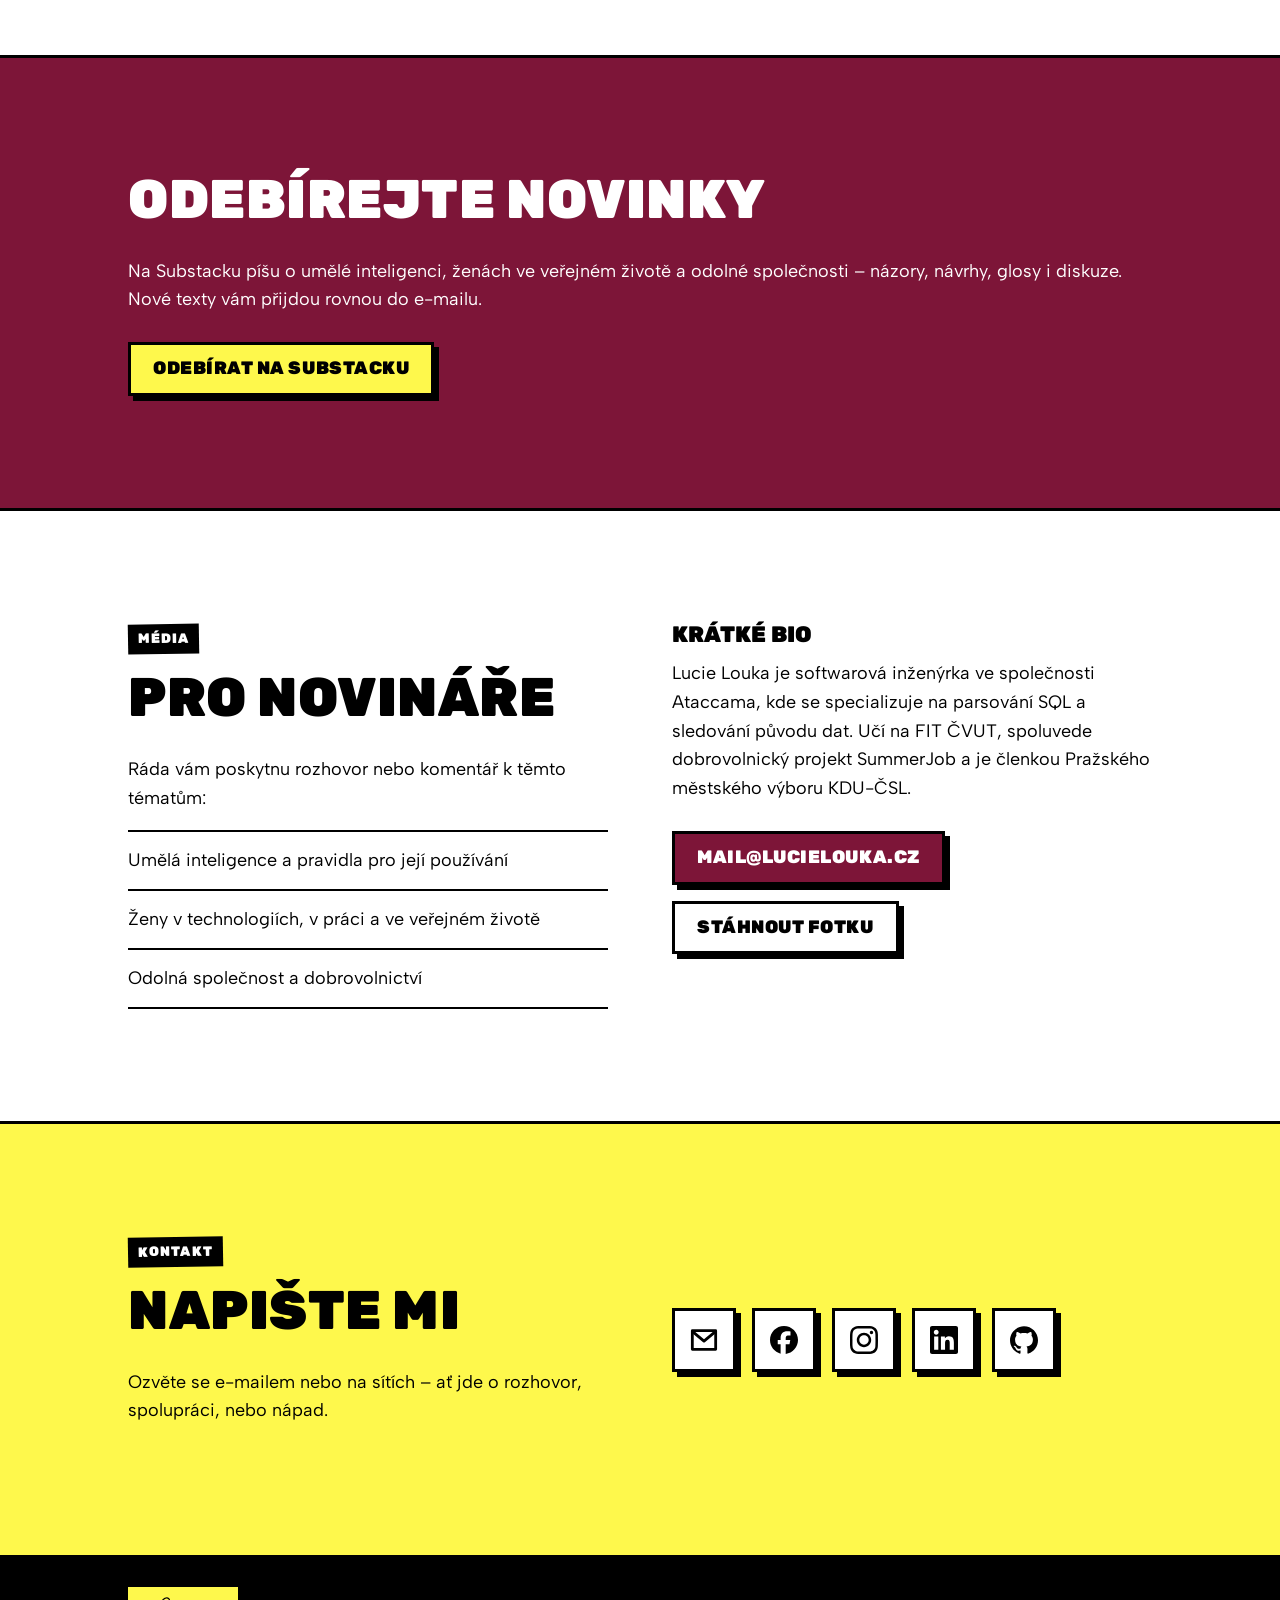
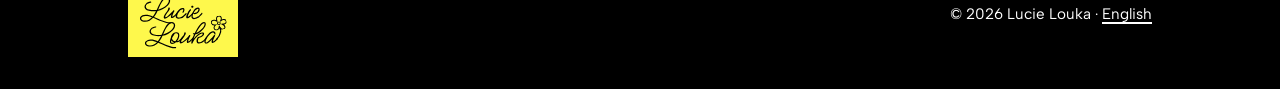
==== commit 720811f6: "Use the new portrait as the main photo Co-Authored-By: Claude Opus 5.5 <noreply@anthropic.com> Claud" ====
--- a/index.html
+++ b/index.html
@@ -51,7 +51,7 @@
           </div>
         </div>
         <div class="portrait">
-          <img src="assets/lucie.webp" alt="Lucie Louka" width="800" height="1200">
+          <img src="assets/lucie.webp" alt="Lucie Louka" width="800" height="1000">
         </div>
       </div>
     </section>
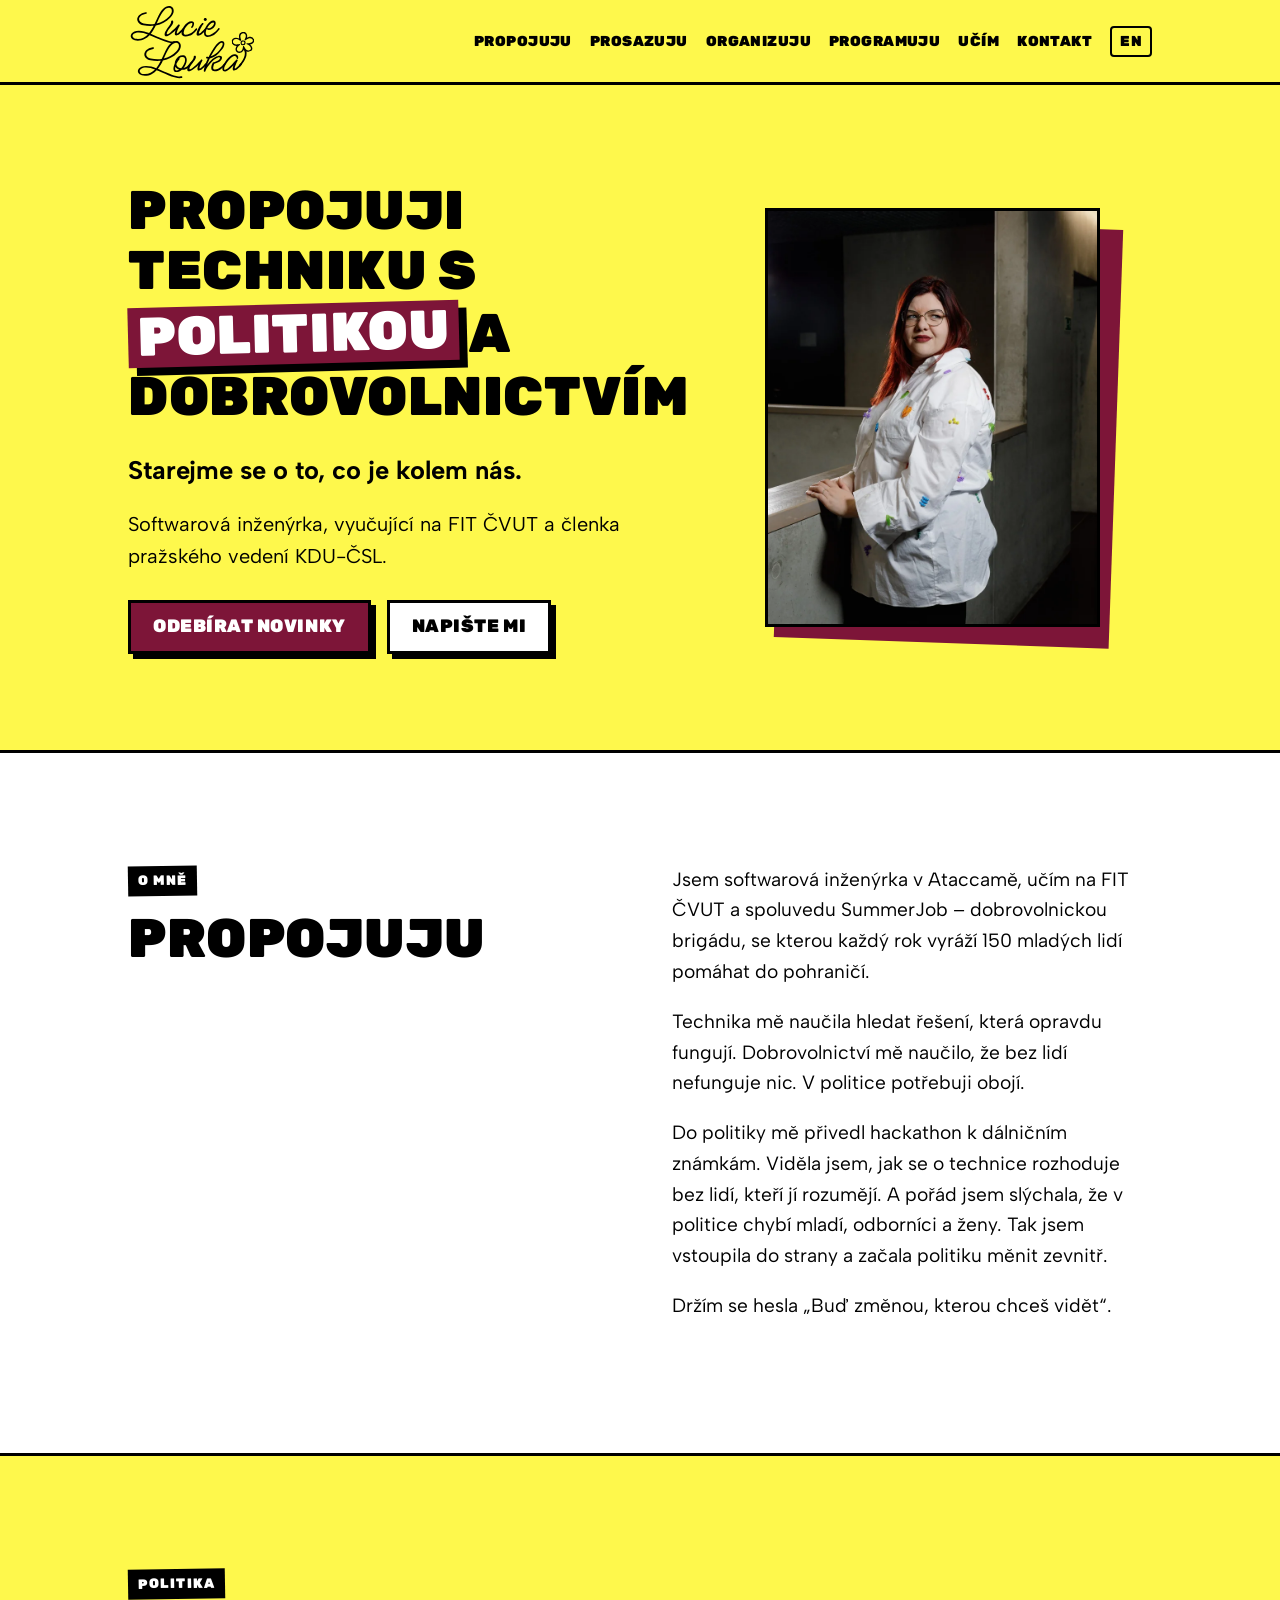
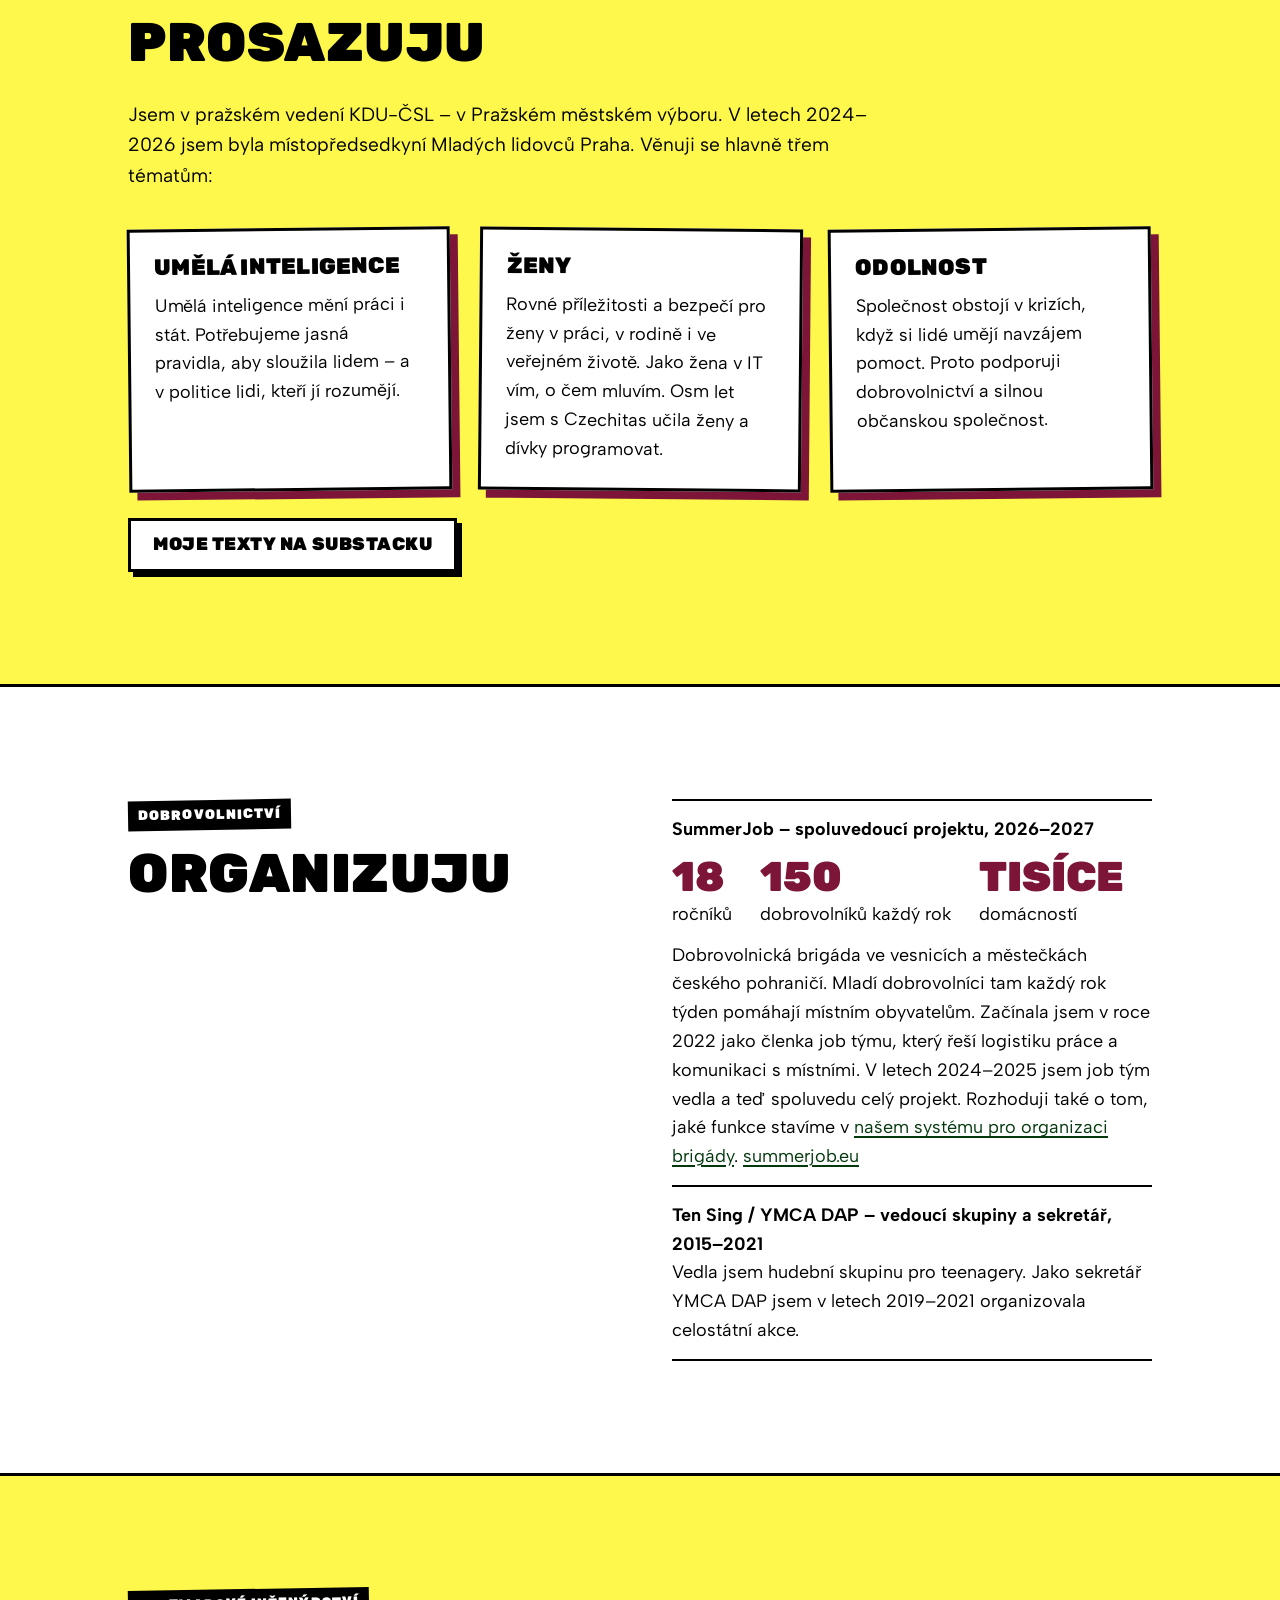
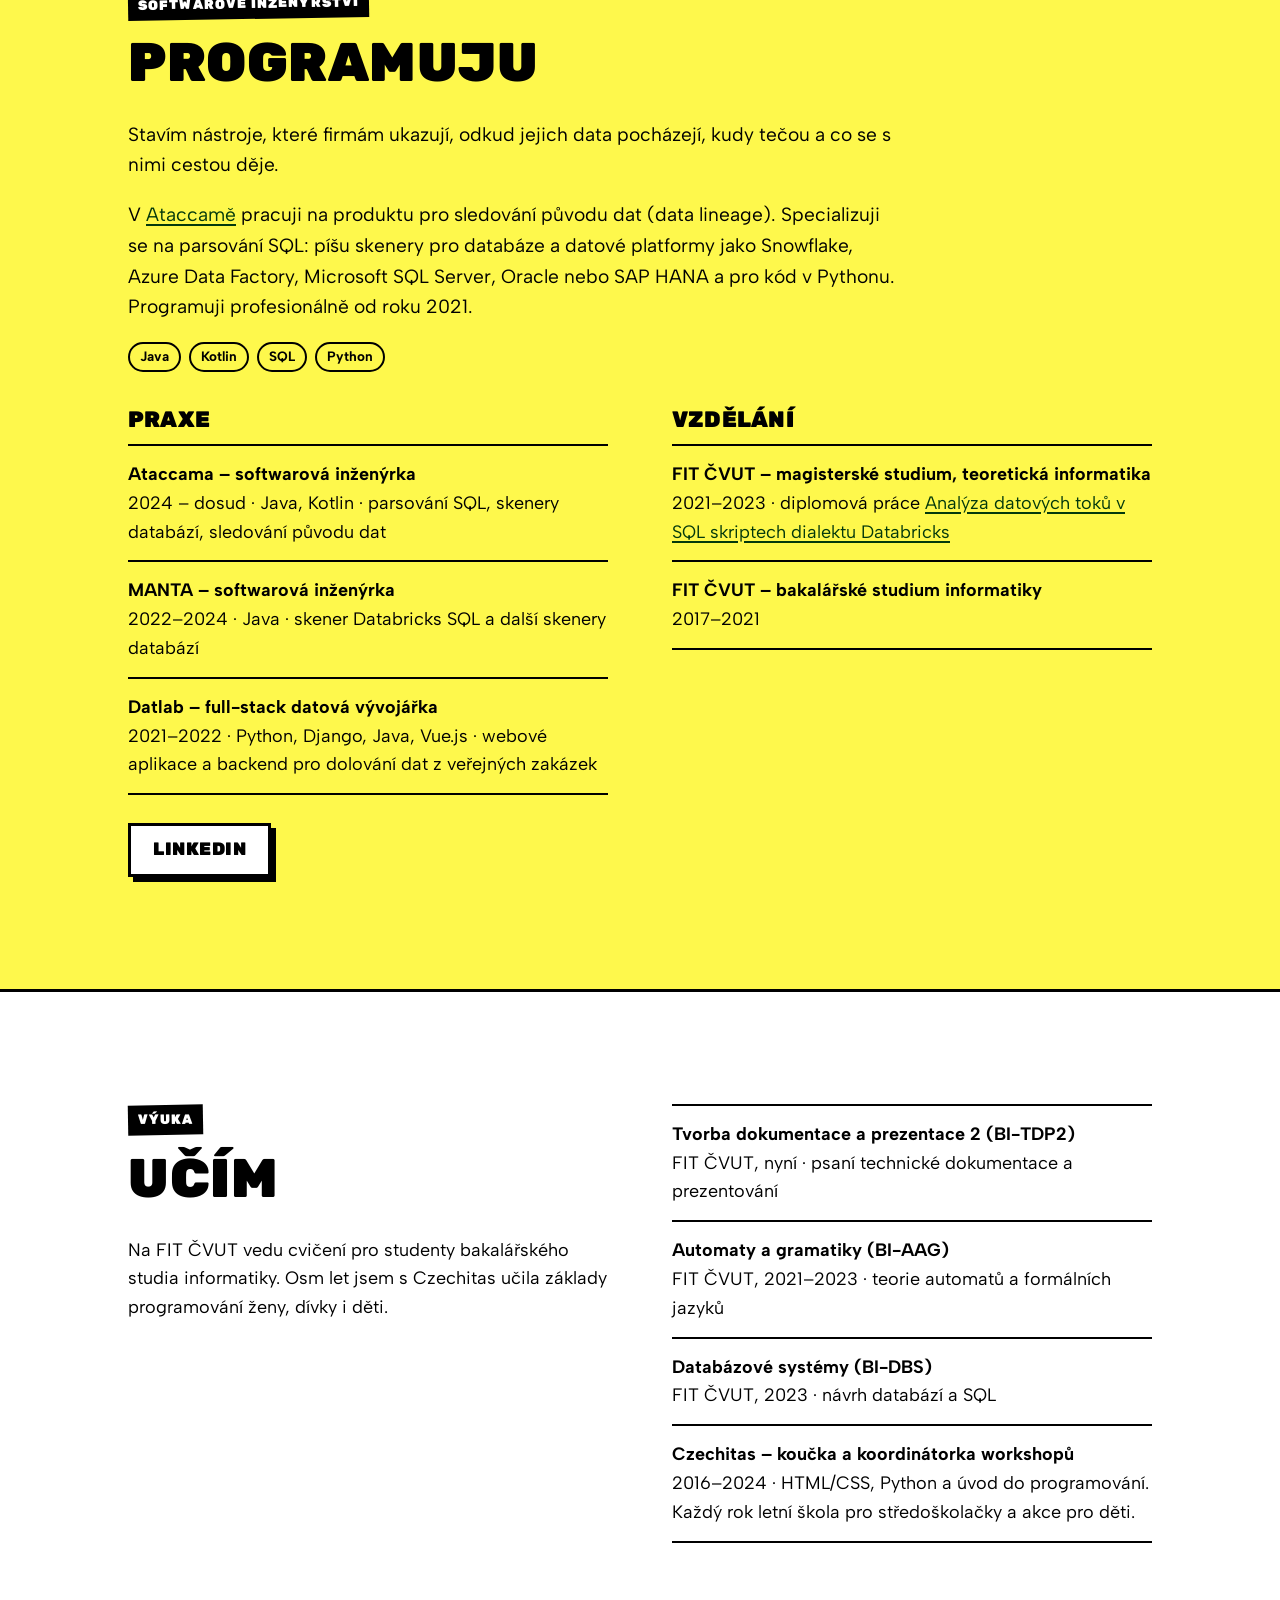
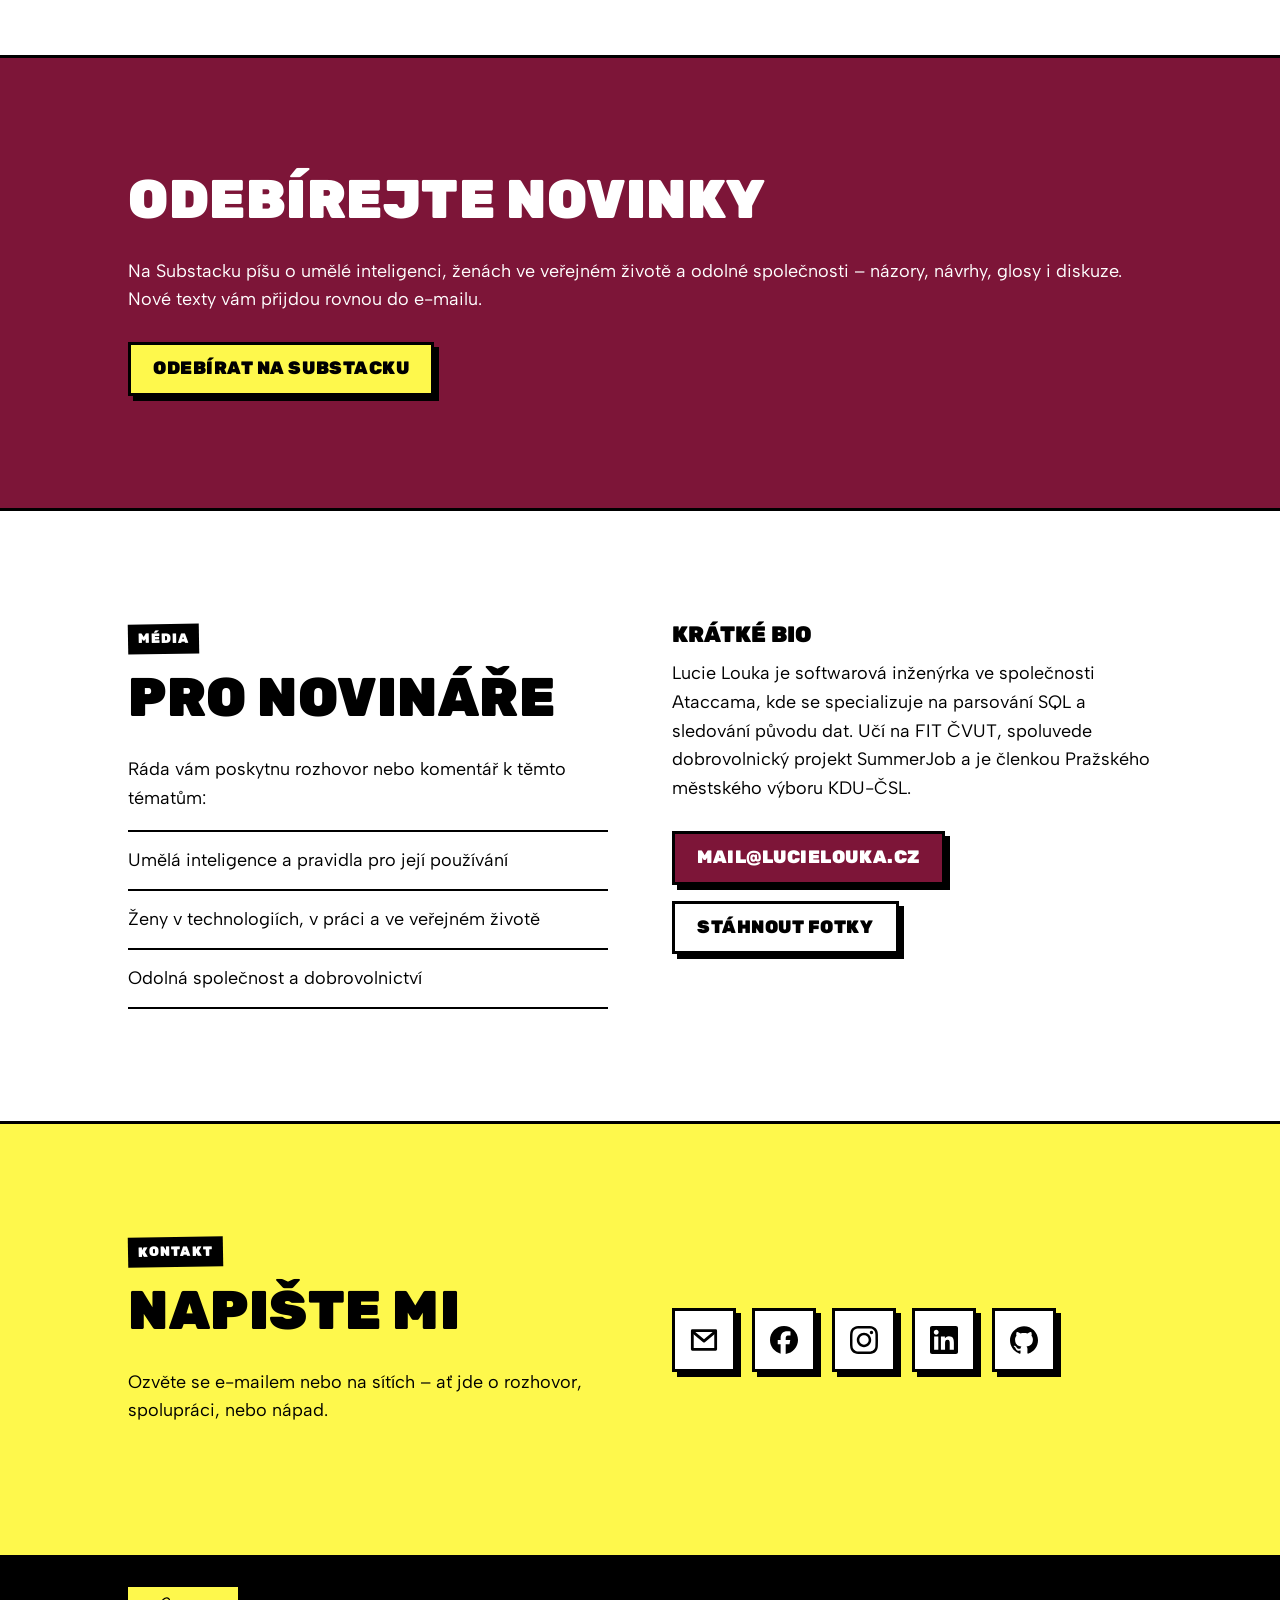
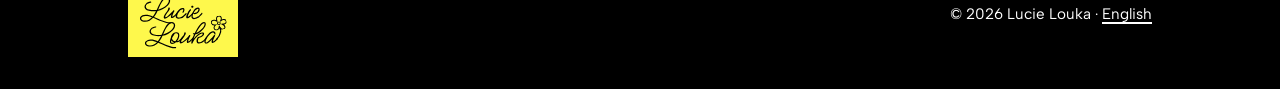
==== commit 5dfa09d2: "Point the photo download button at the photo zip Co-Authored-By: Claude Opus 5.5 <noreply@anthropic." ====
--- a/index.html
+++ b/index.html
@@ -210,7 +210,7 @@
           <p>Lucie Louka je softwarová inženýrka ve společnosti Ataccama, kde se specializuje na parsování SQL a sledování původu dat. Učí na FIT ČVUT, spoluvede dobrovolnický projekt SummerJob a je členkou Pražského městského výboru KDU-ČSL.</p>
           <div class="actions">
             <a class="btn" href="mailto:mail@lucielouka.cz">mail@lucielouka.cz</a>
-            <a class="btn alt" href="assets/lucie.webp" download="lucie-louka.webp">Stáhnout fotku</a>
+            <a class="btn alt" href="assets/lucie_louka_foto.zip" download="lucie-louka-foto.zip">Stáhnout fotky</a>
           </div>
         </div>
       </div>
